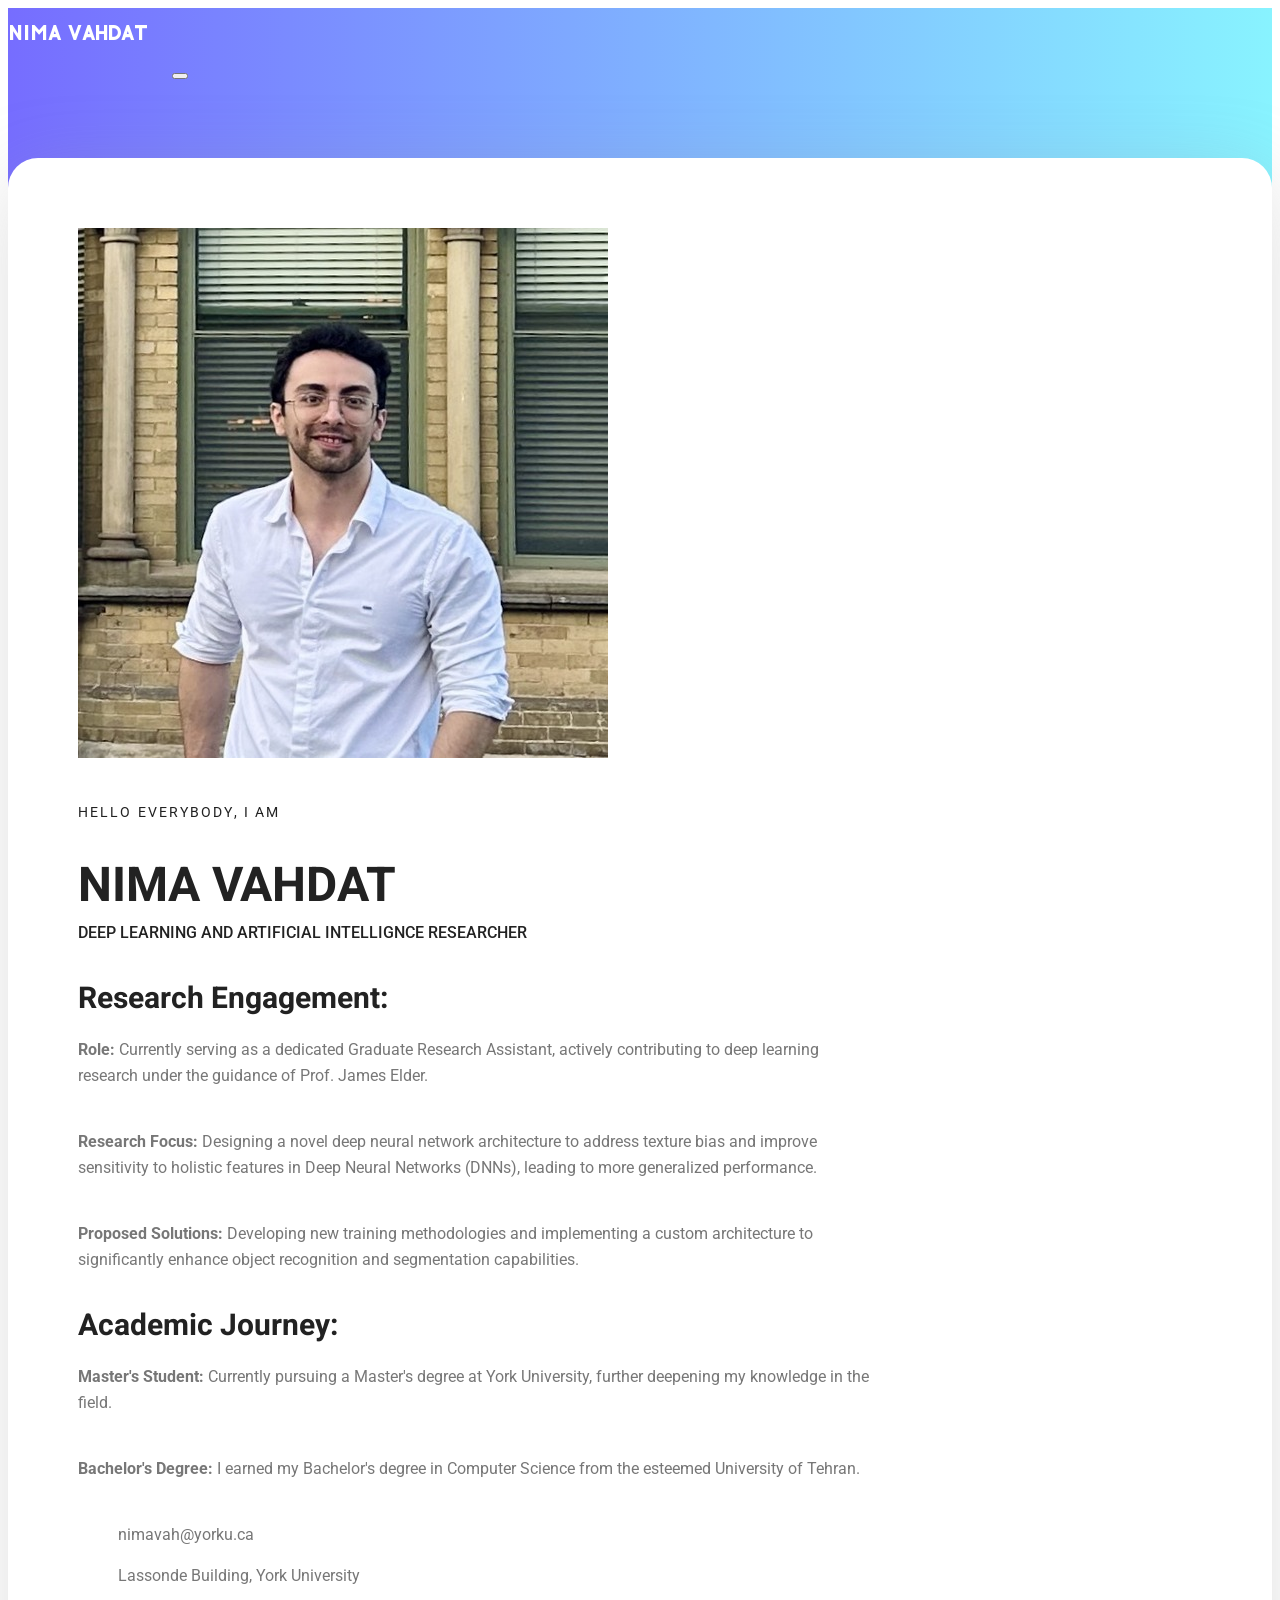
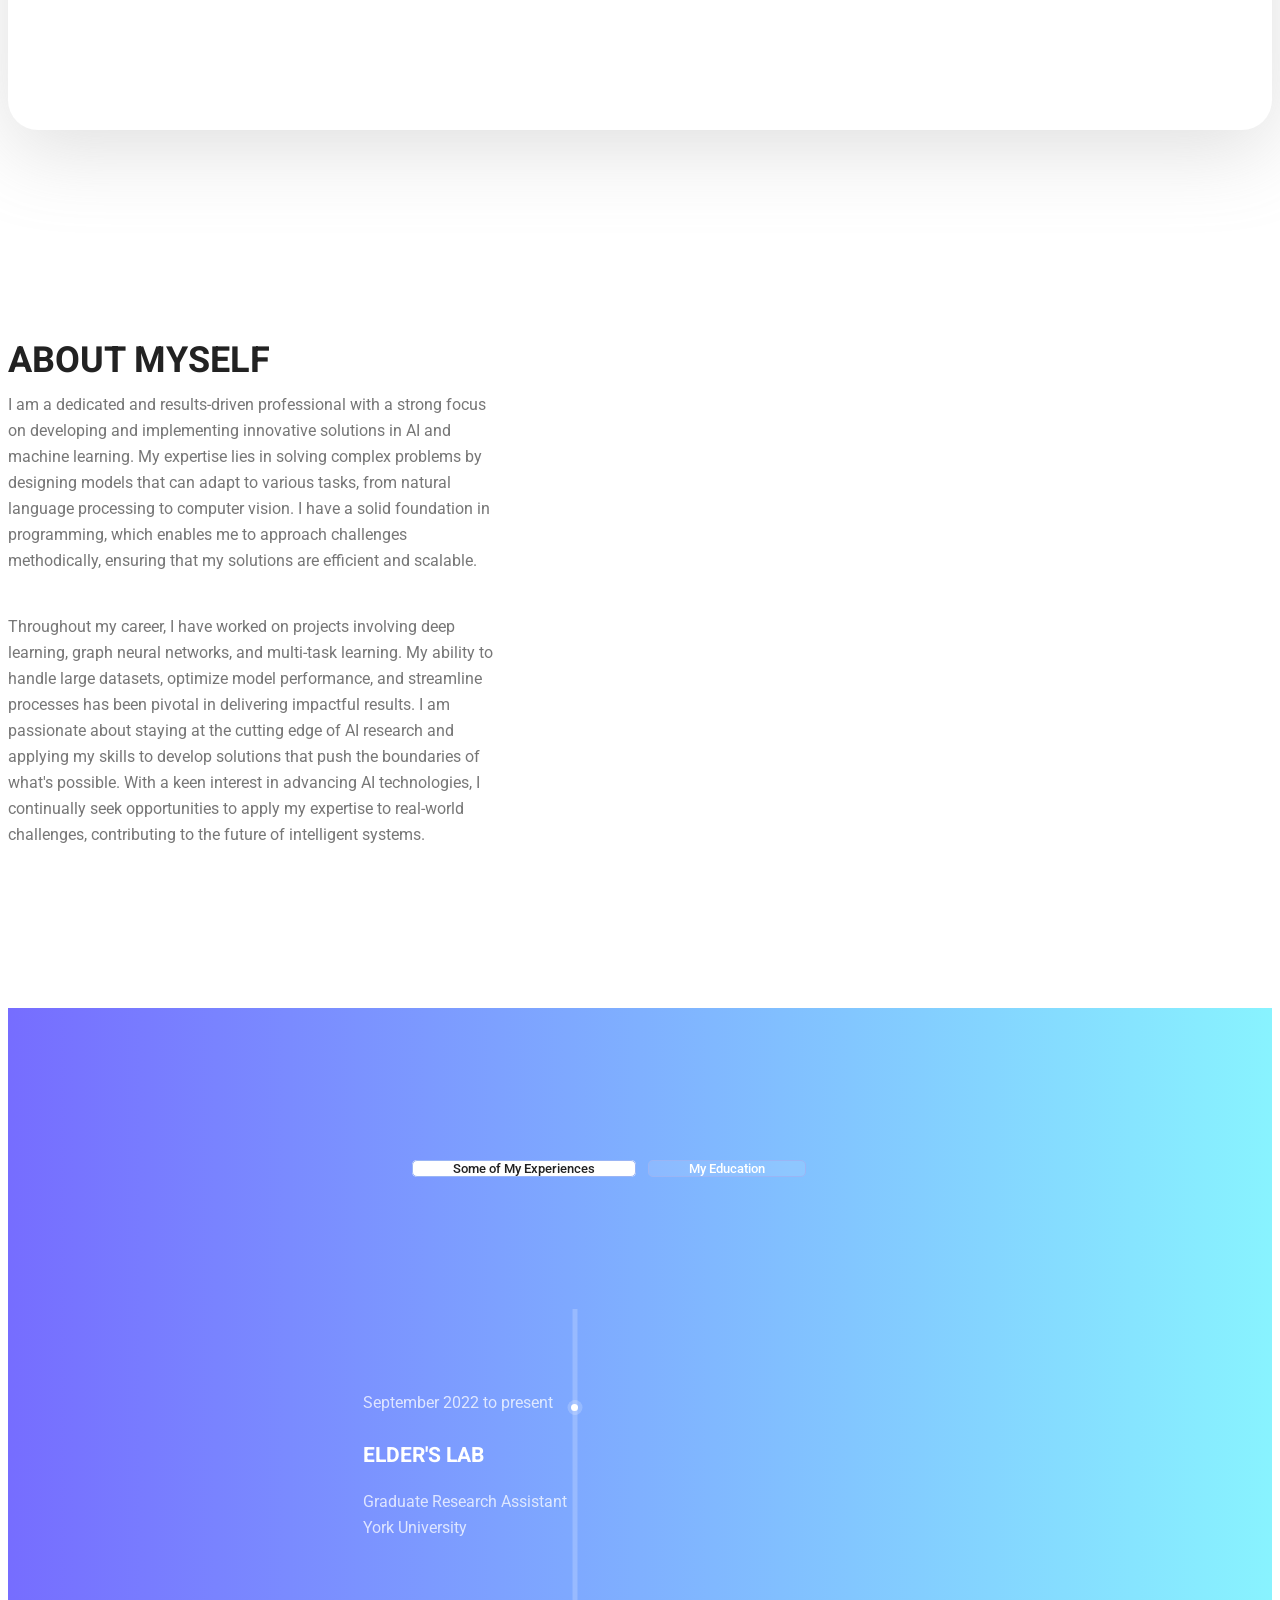
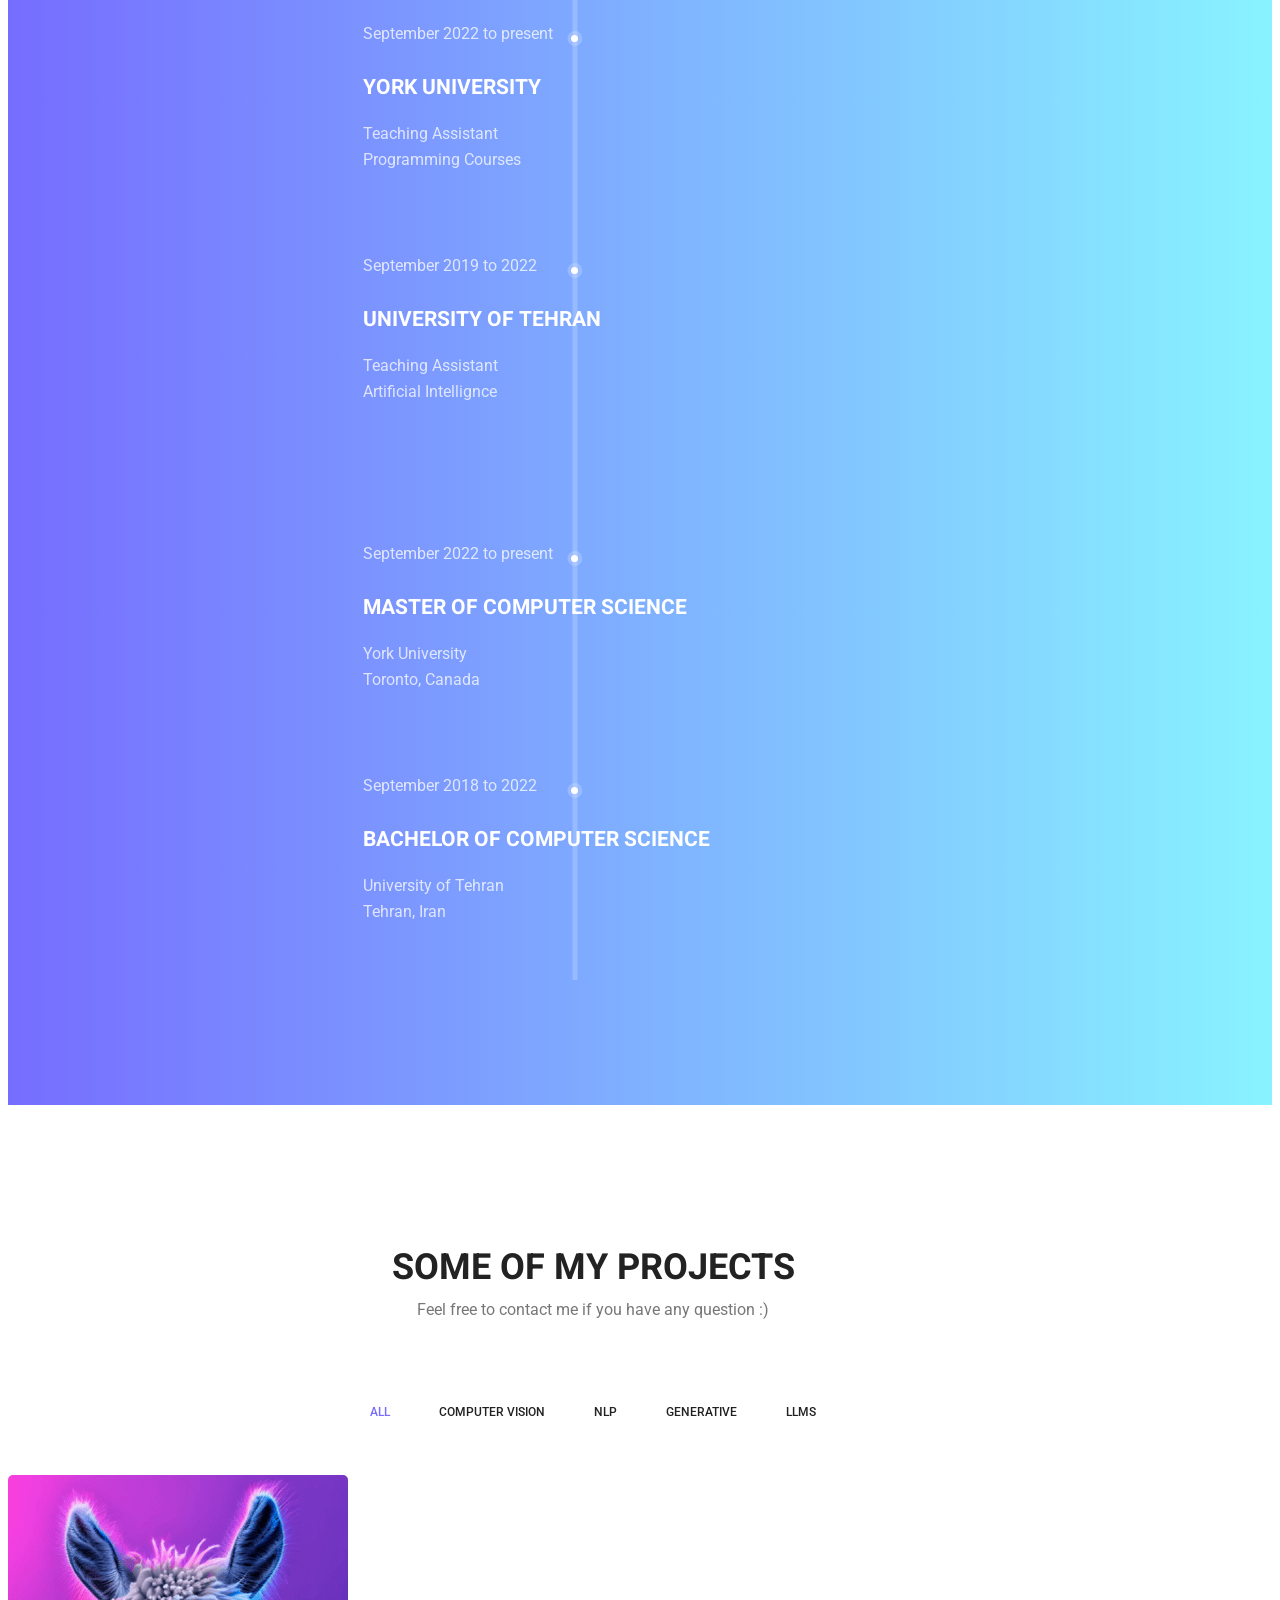
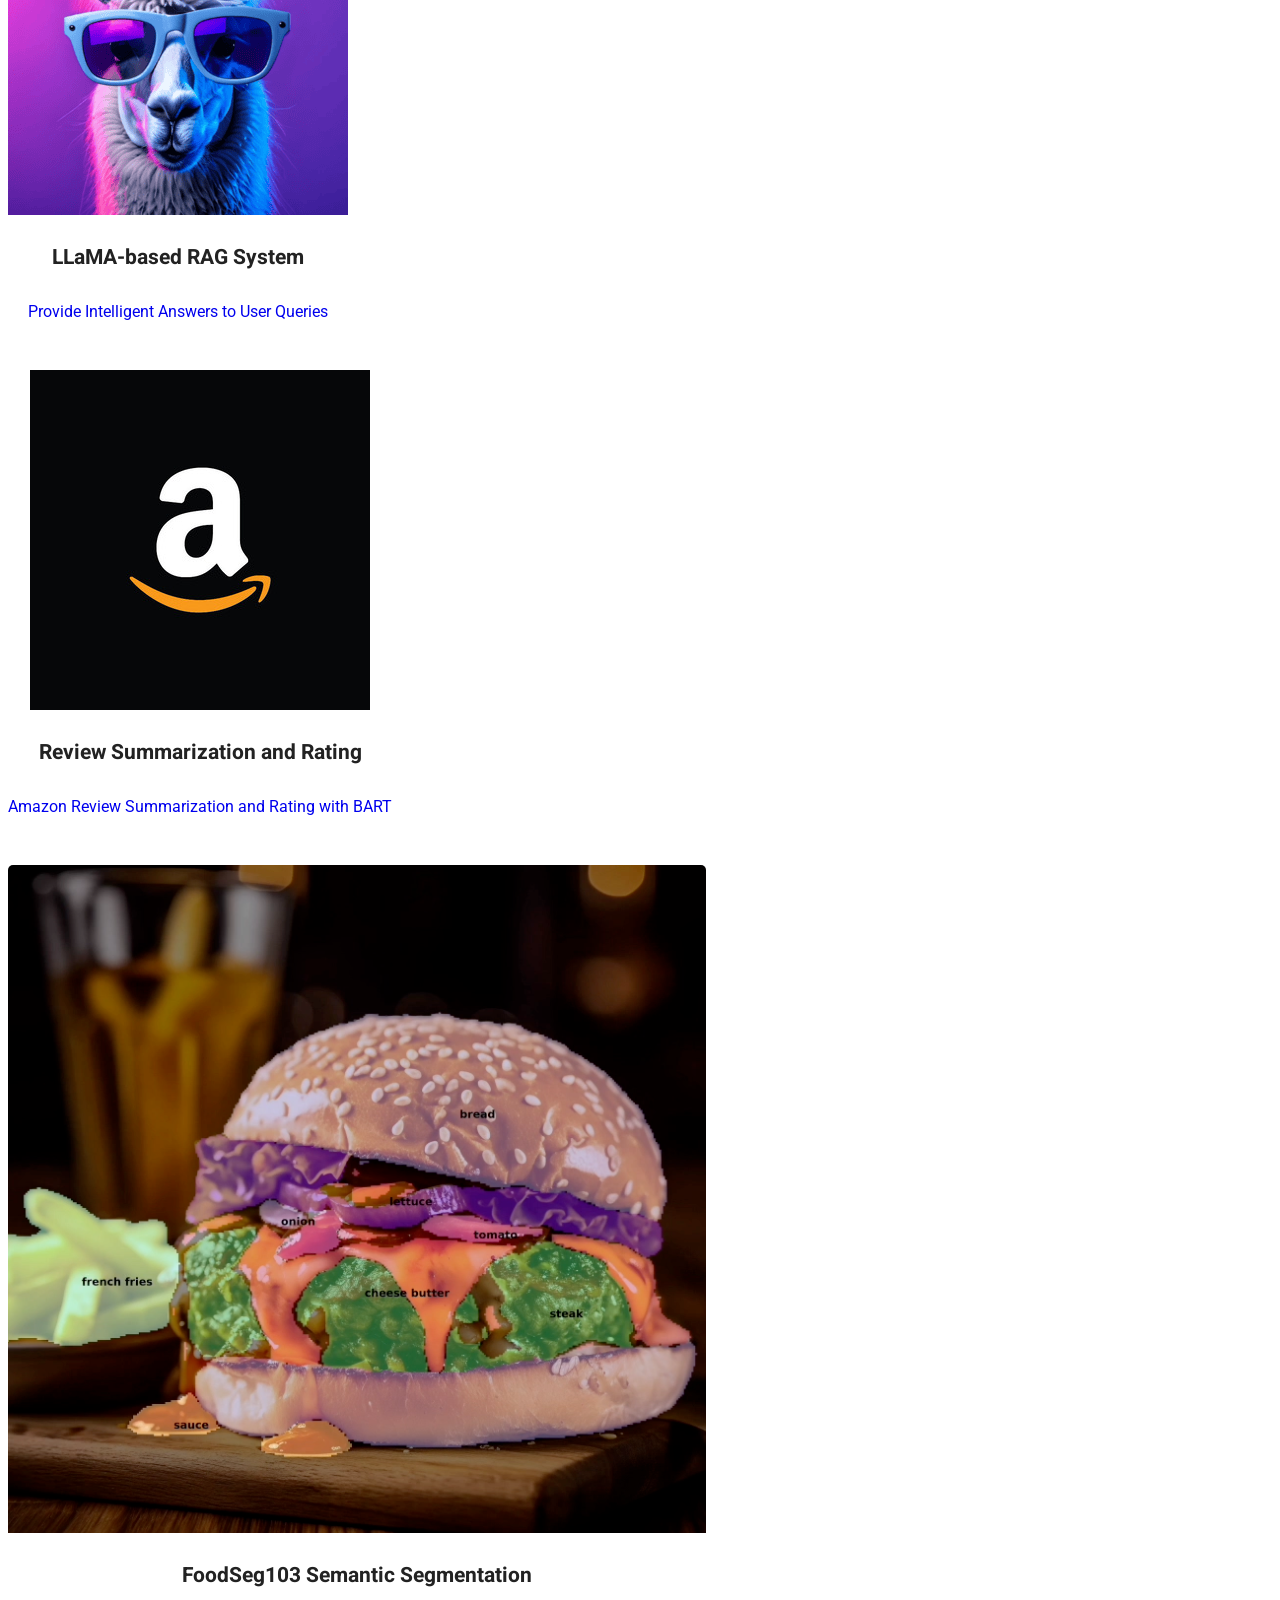
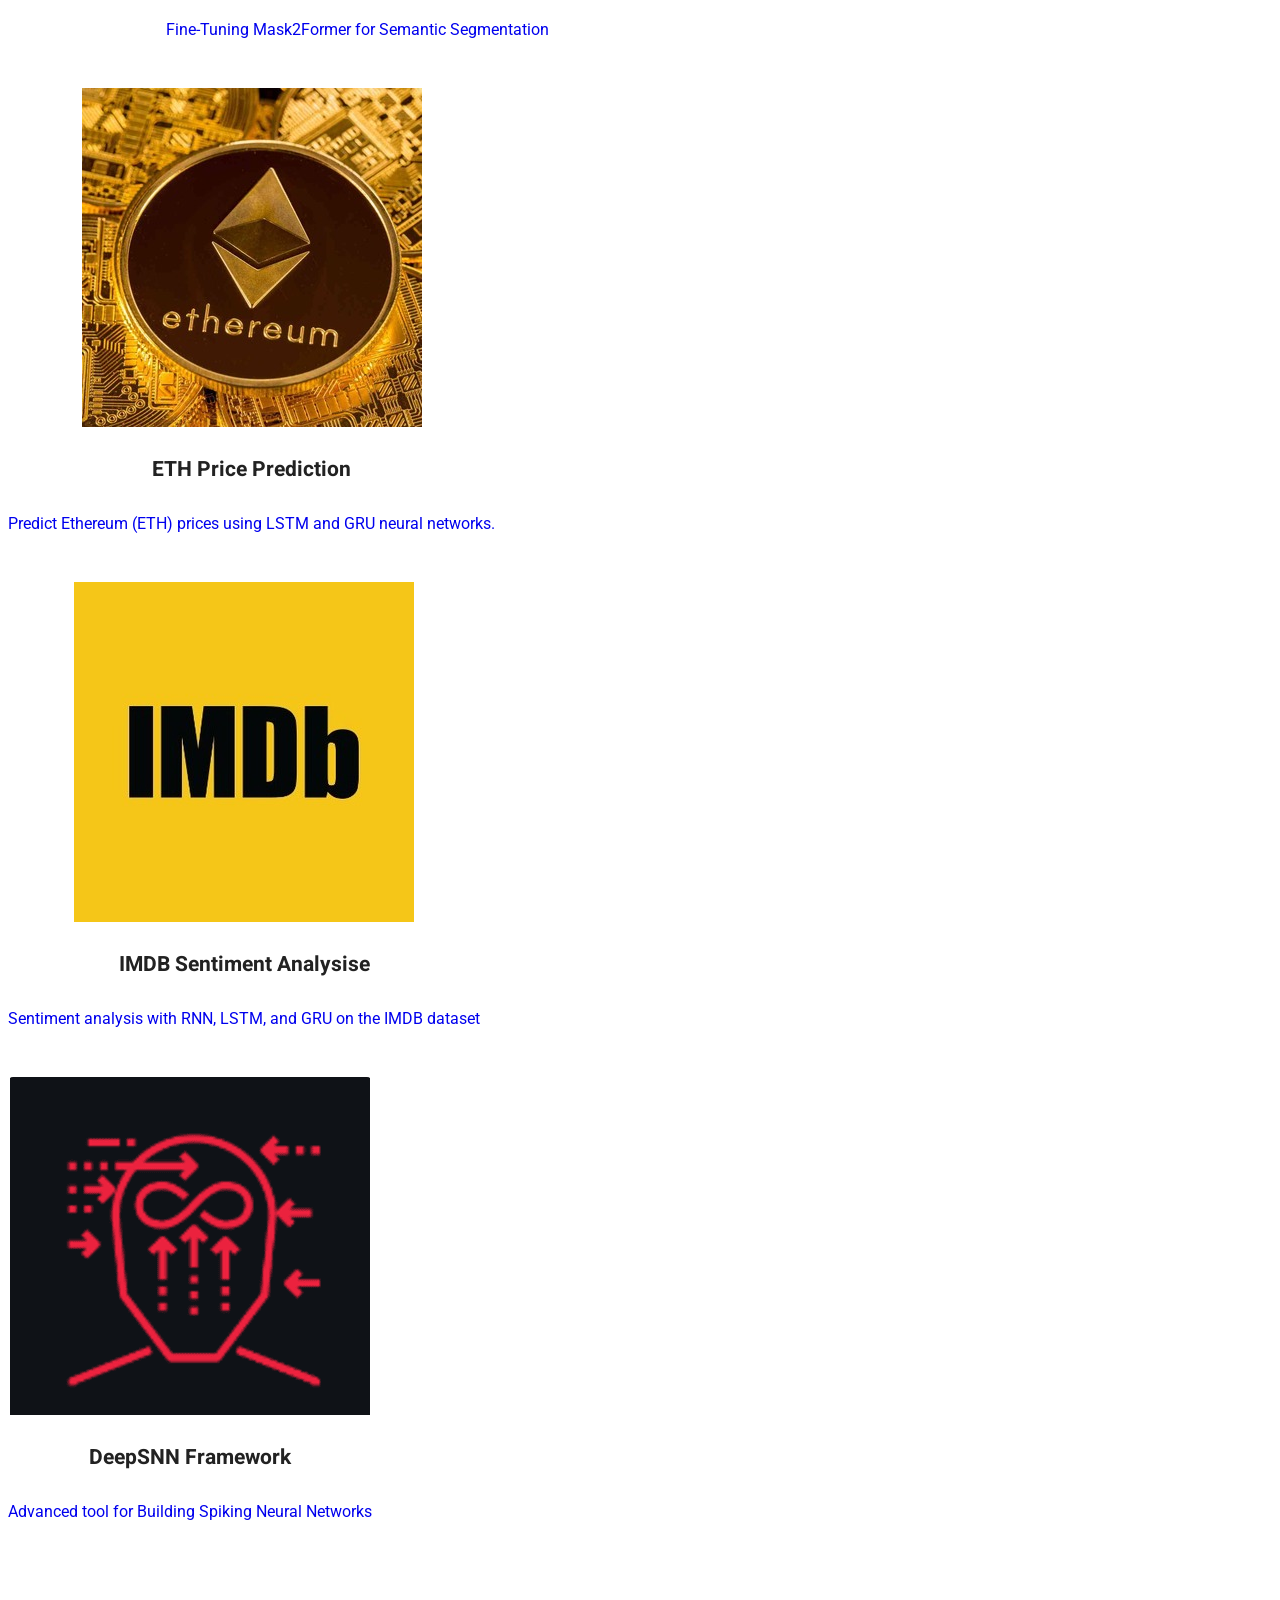
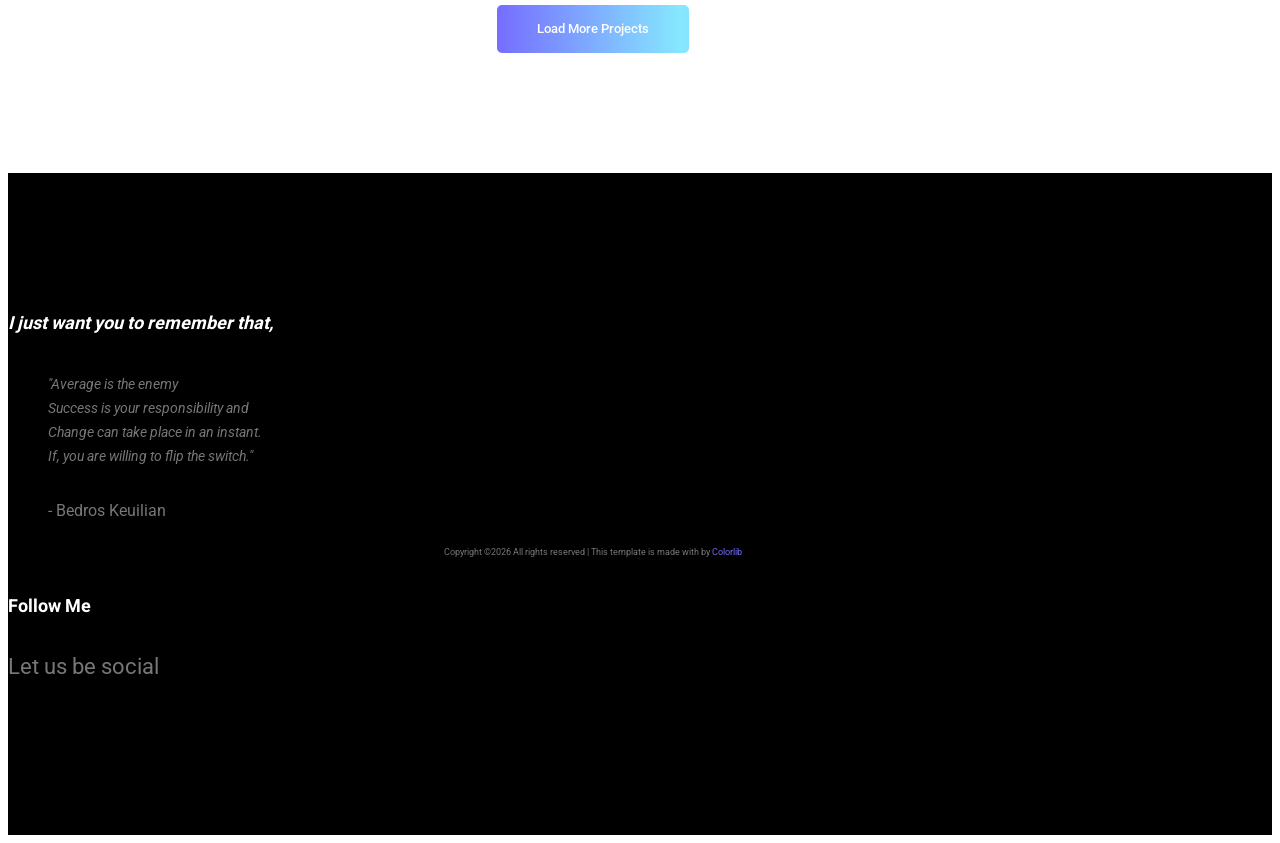
==== index.html @ e02033a4 "Fixed "Loading ..."" ====
<!doctype html>
<html lang="en">

<head>
    <meta charset="UTF-8">
    <meta name="description" content="Nima Vahdat website webpage">
    <meta name="keywords" content="Nima, Vahdat, nima, vahdat, york, university, graduate, researcher, deep, learning, computer, vision, Artificial, Intellignce">
    <meta name="author" content="Nima Vahdat">
    <title>Nima Vahdat - GitHub Pages</title>
</head>
	
    <head>
        <!-- Required meta tags -->
        <meta charset="utf-8">
        <meta name="viewport" content="width=device-width, initial-scale=1, shrink-to-fit=no">
        <link rel="icon" href="img/favicon.png" type="image/png">
        <title>MeetMe Personal</title>
        <!-- Bootstrap CSS -->
        <link rel="stylesheet" href="css/bootstrap.css">
        <link rel="stylesheet" href="vendors/linericon/style.css">
        <link rel="stylesheet" href="css/font-awesome.min.css">
        <link rel="stylesheet" href="vendors/owl-carousel/owl.carousel.min.css">
        <link rel="stylesheet" href="vendors/lightbox/simpleLightbox.css">
        <link rel="stylesheet" href="vendors/nice-select/css/nice-select.css">
        <link rel="stylesheet" href="vendors/animate-css/animate.css">
        <link rel="stylesheet" href="vendors/popup/magnific-popup.css">
        <link rel="stylesheet" href="vendors/flaticon/flaticon.css">
        <!-- main css -->
        <link rel="stylesheet" href="css/style.css">
        <link rel="stylesheet" href="css/responsive.css">
    </head>
    <body>
        
        <!--================Header Menu Area =================-->
        <header class="header_area">
            <div class="main_menu">
            	<nav class="navbar navbar-expand-lg navbar-light">
					<div class="container box_1620">
						<!-- Brand and toggle get grouped for better mobile display -->
						<a class="navbar-brand logo_h" href="index.html"><img src="img/logo.png" alt=""></a>
						<button class="navbar-toggler" type="button" data-toggle="collapse" data-target="#navbarSupportedContent" aria-controls="navbarSupportedContent" aria-expanded="false" aria-label="Toggle navigation">
							<span class="icon-bar"></span>
							<span class="icon-bar"></span>
							<span class="icon-bar"></span>
						</button>
						<!-- Collect the nav links, forms, and other content for toggling -->
						<div class="collapse navbar-collapse offset" id="navbarSupportedContent">
							<ul class="nav navbar-nav menu_nav ml-auto">
								<!-- <li class="nav-item active"><a class="nav-link" href="index.html">Home</a></li>  -->
								<!-- <li class="nav-item"><a class="nav-link" href="about-us.html">About and CV</a></li>  -->
								<!-- <li class="nav-item"><a class="nav-link" href="services.html">Services</a></li>  -->
			<!-- 					<li class="nav-item submenu dropdown">
									<a href="#" class="nav-link dropdown-toggle" data-toggle="dropdown" role="button" aria-haspopup="true" aria-expanded="false">Pages</a>
									<ul class="dropdown-menu">
										<li class="nav-item"><a class="nav-link" href="portfolio.html">Portfolio</a></li>
										<li class="nav-item"><a class="nav-link" href="elements.html">Elements</a></li>
									</ul>
								</li>  -->
						<!-- 		<li class="nav-item submenu dropdown">
									<a href="#" class="nav-link dropdown-toggle" data-toggle="dropdown" role="button" aria-haspopup="true" aria-expanded="false">Blog</a>
									<ul class="dropdown-menu">
										<li class="nav-item"><a class="nav-link" href="blog.html">Blog</a></li>
										<li class="nav-item"><a class="nav-link" href="single-blog.html">Blog Details</a></li>
									</ul>
								</li>  -->


								<!-- <li class="nav-item"><a class="nav-link" href="contact.html">Contact</a></li> -->




							</ul>
						</div> 
					</div>
            	</nav>
            </div>
        </header>
        <!--================Header Menu Area =================-->
        
        <!--================Home Banner Area =================-->
        <section class="home_banner_area">
           	<div class="container box_1620">
           		<div class="banner_inner d-flex align-items-center">
					<div class="banner_content">
						<div class="media">
							<div class="d-flex">
								<img src="img/personal.jpg" alt="">
							</div>
							<div class="media-body">
								<div class="personal_text" >
									<h6>Hello Everybody, i am</h6>
									<h3>Nima Vahdat</h3>
									<h4>Deep Learning and Artificial Intellignce Researcher</h4>
									<p>

   
	<section>
	    <h2>Research Engagement:</h2>
	    <p><strong>Role:</strong> Currently serving as a dedicated Graduate Research Assistant, actively contributing to deep learning research under the guidance of Prof. James Elder.</p>
	    <p><strong>Research Focus:</strong> Designing a novel deep neural network architecture to address texture bias and improve sensitivity to holistic features in Deep Neural Networks (DNNs), leading to more generalized performance.</p>
	    <p><strong>Proposed Solutions:</strong> Developing new training methodologies and implementing a custom architecture to significantly enhance object recognition and segmentation capabilities.</p>
	</section>


    <section>
        <h2>Academic Journey:</h2>
        <p><strong>Master's Student:</strong> Currently pursuing a Master's degree at York University, further deepening my knowledge in the field.</p>
        <p><strong>Bachelor's Degree:</strong> I earned my Bachelor's degree in Computer Science from the esteemed University of Tehran.</p>
    </section>

    


<!-- 
    <section>
	    <h2>Passion for Innovation:</h2>
	    <p> I am enthusiastic about the opportunities that lie ahead and look forward to contributing my skills and knowledge to drive advancements in the world of deep learning.</p>
	</section> -->

</p>

									<ul class="list basic_info">
										<!-- <li><a href="#"><i class="lnr lnr-calendar-full"></i> 31st December, 1992</a></li> -->
										<!-- <li><a href="#"><i class="lnr lnr-phone-handset"></i> 44 (012) 6954 783</a></li> -->
										<li><a href="mailto:nimavah@yorku.ca"><i class="lnr lnr-envelope"></i> nimavah@yorku.ca</a></li>
										<li><a href="https://www.google.com/maps?q=Lassonde+Building" target="_blank"><i class="lnr lnr-home"></i> Lassonde Building, York University</a></li>

									</ul>
									<ul class="list personal_social">
										<li><a href="https://github.com/NimaVahdat" target="_blank"><i class="fa fa-github"></i></a></li>
										<li><a href="https://www.linkedin.com/in/nima-vahdat-a220654a/" target="_blank"><i class="fa fa-linkedin"></i></a></li>
									</ul>
								</div>
							</div>
						</div>
					</div>
				</div>
            </div>
        </section>
        <!--================End Home Banner Area =================-->
        
        <!--================Welcome Area =================-->
        <section class="welcome_area p_120">
        	<div class="container">
        		<div class="row welcome_inner">
        			<div class="col-lg-6 ">
					    <div class="welcome_text">
					        <h4>About Myself</h4>
					        <p>
								I am a dedicated and results-driven professional with a strong focus on developing and implementing innovative solutions in AI and machine learning. My expertise lies in solving complex problems by designing models that can adapt to various tasks, from natural language processing to computer vision. I have a solid foundation in programming, which enables me to approach challenges methodically, ensuring that my solutions are efficient and scalable.
							</p>
							<p>
								Throughout my career, I have worked on projects involving deep learning, graph neural networks, and multi-task learning. My ability to handle large datasets, optimize model performance, and streamline processes has been pivotal in delivering impactful results. I am passionate about staying at the cutting edge of AI research and applying my skills to develop solutions that push the boundaries of what's possible. With a keen interest in advancing AI technologies, I continually seek opportunities to apply my expertise to real-world challenges, contributing to the future of intelligent systems.
							</p>
					    </div>
					</div>

        			<!-- <div class="col-lg-6"> -->
        				<!-- <div class="row">
						    <div class="col-md-8 mx-auto text-center">
						        <div class="wel_item" style="margin-top: 100px;">
						            <a href="#" target="_blank" class="pdf-button" style="font-size: 28px;">
						                <i class="lnr lnr-book"></i>
						                CV
						            </a>
						        </div>
						    </div>
						</div> -->

        				<!-- <div class="tools_expert">
        					<div class="skill_main">
								<div class="skill_item">
									<h4>After Effects <span class="counter">85</span>%</h4>
									<div class="progress_br">
										<div class="progress">
											<div class="progress-bar" role="progressbar" aria-valuenow="85" aria-valuemin="0" aria-valuemax="100"></div>
										</div>
									</div>
								</div>
								<div class="skill_item">
									<h4>Photoshop <span class="counter">90</span>%</h4>
									<div class="progress_br">
										<div class="progress">
											<div class="progress-bar" role="progressbar" aria-valuenow="90" aria-valuemin="0" aria-valuemax="100"></div>
										</div>
									</div>
								</div>
								<div class="skill_item">
									<h4>Illustrator <span class="counter">70</span>%</h4>
									<div class="progress_br">
										<div class="progress">
											<div class="progress-bar" role="progressbar" aria-valuenow="70" aria-valuemin="0" aria-valuemax="100"></div>
										</div>
									</div>
								</div>
								<div class="skill_item">
									<h4>Sublime <span class="counter">95</span>%</h4>
									<div class="progress_br">
										<div class="progress">
											<div class="progress-bar" role="progressbar" aria-valuenow="95" aria-valuemin="0" aria-valuemax="100"></div>
										</div>
									</div>
								</div>
								<div class="skill_item">
									<h4>Sketch <span class="counter">75</span>%</h4>
									<div class="progress_br">
										<div class="progress">
											<div class="progress-bar" role="progressbar" aria-valuenow="75" aria-valuemin="0" aria-valuemax="100"></div>
										</div>
									</div>
								</div>
							</div>
        				</div> -->
        			<!-- </div> -->
        		</div>
        	</div>
        </section>
        <!--================End Welcome Area =================-->
        
        <!--================My Tabs Area =================-->
        <section class="mytabs_area p_120">
        	<div class="container">
        		<div class="tabs_inner">
					<ul class="nav nav-tabs" id="myTab" role="tablist">
						<li class="nav-item">
							<a class="nav-link active" id="home-tab" data-toggle="tab" href="#home" role="tab" aria-controls="home" aria-selected="true">Some of My Experiences</a>
						</li>
						<li class="nav-item">
							<a class="nav-link" id="profile-tab" data-toggle="tab" href="#profile" role="tab" aria-controls="profile" aria-selected="false">My Education</a>
						</li>
					</ul>
					<div class="tab-content" id="myTabContent">
						<div class="tab-pane fade show active" id="home" role="tabpanel" aria-labelledby="home-tab">
							<ul class="list">
								<li>
									<span></span>
									<div class="media">
										<div class="d-flex">
											<p>September 2022 to present</p>
										</div>
										<div class="media-body">
											<h4>Elder's Lab</h4>
											<p>Graduate Research Assistant <br />York University</p>
										</div>
									</div>
								</li>
								<li>
									<span></span>
									<div class="media">
										<div class="d-flex">
											<p>September 2022 to present</p>
										</div>
										<div class="media-body">
											<h4>York University</h4>
											<p>Teaching Assistant<br />Programming Courses</p>
										</div>
									</div>
								</li>
								<li>
								<span></span>
									<div class="media">
										<div class="d-flex">
											<p>September 2019 to 2022</p>
										</div>
										<div class="media-body">
											<h4>University of Tehran</h4>
											<p>Teaching Assistant <br />Artificial Intellignce </p>
										</div>
									</div>
								</li>
							</ul>
						</div>
						<div class="tab-pane fade" id="profile" role="tabpanel" aria-labelledby="profile-tab">
							<ul class="list">
								<li>
									<span></span>
									<div class="media">
										<div class="d-flex">
											<p>September 2022 to present</p>
										</div>
										<div class="media-body">
											<h4>Master of Computer Science</h4>
											<p>York University <br />Toronto, Canada</p>
										</div>
									</div>
								</li>
								<li>
									<span></span>
									<div class="media">
										<div class="d-flex">
											<p>September 2018 to 2022</p>
										</div>
										<div class="media-body">
											<h4>Bachelor of Computer Science</h4>
											<p>University of Tehran <br /> Tehran, Iran</p>
										</div>
									</div>
								</li>
							</ul>
						</div>
					</div>
        		</div>
        	</div>
        </section>
        <!--================End My Tabs Area =================-->
        
        <!--================Feature Area =================-->
<!--         <section class="feature_area p_120">
        	<div class="container">
        		<div class="main_title">
        			<h2>offerings to my clients</h2>
        			<p>If you are looking at blank cassettes on the web, you may be very confused at the difference in price. You may see some for as low as $.17 each.</p>
        		</div>
        		<div class="feature_inner row">
        			<div class="col-lg-4 col-md-6">
        				<div class="feature_item">
        					<i class="flaticon-city"></i>
        					<h4>Architecture</h4>
        					<p>If you are looking at blank cassettes on the web, you may be very confused at the difference in price. You may see some for as low as $17 each.</p>
        				</div>
        			</div>
        			<div class="col-lg-4 col-md-6">
        				<div class="feature_item">
        					<i class="flaticon-skyline"></i>
        					<h4>Interior Design</h4>
        					<p>If you are looking at blank cassettes on the web, you may be very confused at the difference in price. You may see some for as low as $17 each.</p>
        				</div>
        			</div>
        			<div class="col-lg-4 col-md-6">
        				<div class="feature_item">
        					<i class="flaticon-sketch"></i>
        					<h4>Concept Design</h4>
        					<p>If you are looking at blank cassettes on the web, you may be very confused at the difference in price. You may see some for as low as $17 each.</p>
        				</div>
        			</div>
        		</div>
        	</div>
        </section> -->
        <!--================End Feature Area =================-->
        
        <!--================Home Gallery Area =================-->

        <section class="home_gallery_area p_120">
        	<div class="container">
        		<div class="main_title">
        			<h2>Some of My Projects</h2>
        			<p>Feel free to contact me if you have any question :)</p>
        		</div> 
				<div class="isotope_fillter">
        			<ul class="gallery_filter list">
						<li class="active" data-filter="*"><a href="#">All</a></li>
						<li data-filter=".ComputerVision"><a href="#">Computer Vision</a></li>
						<li data-filter=".NLP"><a href="#">NLP</a></li>
						<li data-filter=".Generative"><a href="#">Generative</a></li>
						<li data-filter=".LLMs"><a href="#">LLMs</a></li>
					</ul>
        		</div>
        	</div>
        	<div class="container">
        		<div class="gallery_f_inner row imageGallery1">
					<div class="col-lg-4 col-md-4 col-sm-6 Generative LLMs NLP">
        				<div class="h_gallery_item">
							<a href="https://nimavahdat.github.io/Llama_RAG_System" target="_blank">
								<div class="g_img_item">
									<img class="img-fluid" src="img/gallery/llama.png" alt="">
								</div>
								<div class="g_item_text">
									<h4>LLaMA-based RAG System</h4>
									<p>Provide Intelligent Answers to User Queries</p>
								</div>
							</a>
        				</div>
        			</div>
        			<div class="col-lg-4 col-md-4 col-sm-6 NLP LLMs"> 
        				<div class="h_gallery_item">
							<a class="light" href="https://nimavahdat.github.io/BART_Summarization_Rating" target="_blank">
								<div class="g_img_item">
									<img class="img-fluid" src="img/gallery/BART_Summarization_Rating.jpg" alt="Multitask BART model for Amazon review summarization and rating prediction with a Gradio interface and Flask API.">
								</div>
								<div class="g_item_text">
									<h4>Review Summarization and Rating</h4>
									<p>Amazon Review Summarization and Rating with BART</p>
								</div>
							</a>
        				</div>
        			</div>
        			<div class="col-lg-4 col-md-4 col-sm-6 ComputerVision">
        				<div class="h_gallery_item">
							<a href="https://nimavahdat.github.io/FoodSeg_mask2former" target="_blank">
								<div class="g_img_item">
									<img class="img-fluid" src="img/gallery/FoodSeg_mask2former.jpg" alt="">

								</div>
								<div class="g_item_text">
									<h4>FoodSeg103 Semantic Segmentation</h4>
									<p>Fine-Tuning Mask2Former for Semantic Segmentation</p>
								</div>
							</a>
        				</div>
        			</div>
        			 <div class="col-lg-4 col-md-4 col-sm-6">
        				<div class="h_gallery_item">
							<a href="https://nimavahdat.github.io/ETH_Price_Prediction" target="_blank">
								<div class="g_img_item">
									<img class="img-fluid" src="img/gallery/eth.jpg" alt="">
								</div>
								<div class="g_item_text">
									<h4>ETH Price Prediction</h4>
									<p>Predict Ethereum (ETH) prices using LSTM and GRU neural networks.</p>
								</div>
							</a>
        				</div>
        			</div>
        			<div class="col-lg-4 col-md-4 col-sm-6 NLP">
        				<div class="h_gallery_item">
							<a href="https://nimavahdat.github.io/IMDB_Sentiment_Analysis" target="_blank"> 
								<div class="g_img_item">
									<img class="img-fluid" src="img/gallery/imdb.jpg" alt="">
									
								</div>
								<div class="g_item_text">
									<h4>IMDB Sentiment Analysise</h4>
									<p>Sentiment analysis with RNN, LSTM, and GRU on the IMDB dataset</p>
								</div>
							</a>
        				</div>
        			</div>
        			<div class="col-lg-4 col-md-4 col-sm-6 ComputerVision">
        				<div class="h_gallery_item">
							<a href="https://nimavahdat.github.io/DeepSNN-Framework" target="_blank"> 
								<div class="g_img_item">
									<img class="img-fluid" src="img/gallery/deepsnn.png" alt="">
								</div>
								<div class="g_item_text">
									<h4>DeepSNN Framework</h4>
									<p>Advanced tool for Building Spiking Neural Networks</p>
								</div>
							</a>
        				</div>
        			</div> 
        		</div>
        		<div class="more_btn">
        			<a class="main_btn" href="https://github.com/NimaVahdat" target="_blank">Load More Projects</a>
        		</div>
        	</div>
        </section>
        <!--================End Home Gallery Area =================-->
        
        <!--================Testimonials Area =================-->
 <!--        <section class="testimonials_area p_120">
        	<div class="container">
        		<div class="main_title">
        			<h2>Testimonials</h2>
        			<p>If you are looking at blank cassettes on the web, you may be very confused at the difference in price. You may see some for as low as $.17 each.</p>
        		</div>
        		<div class="testi_inner">
					<div class="testi_slider owl-carousel">
						<div class="item">
							<div class="testi_item">
								<p>As conscious traveling Paup ers we must always be oncerned about our dear Mother Earth. If you think about it, you travel across her face</p>
								<h4>Fanny Spencer</h4>
								<a href="#"><i class="fa fa-star"></i></a>
								<a href="#"><i class="fa fa-star"></i></a>
								<a href="#"><i class="fa fa-star"></i></a>
								<a href="#"><i class="fa fa-star"></i></a>
								<a href="#"><i class="fa fa-star-half-o"></i></a>
							</div>
						</div>
						<div class="item">
							<div class="testi_item">
								<p>As conscious traveling Paup ers we must always be oncerned about our dear Mother Earth. If you think about it, you travel across her face</p>
								<h4>Fanny Spencer</h4>
								<a href="#"><i class="fa fa-star"></i></a>
								<a href="#"><i class="fa fa-star"></i></a>
								<a href="#"><i class="fa fa-star"></i></a>
								<a href="#"><i class="fa fa-star"></i></a>
								<a href="#"><i class="fa fa-star-half-o"></i></a>
							</div>
						</div>
						<div class="item">
							<div class="testi_item">
								<p>As conscious traveling Paup ers we must always be oncerned about our dear Mother Earth. If you think about it, you travel across her face</p>
								<h4>Fanny Spencer</h4>
								<a href="#"><i class="fa fa-star"></i></a>
								<a href="#"><i class="fa fa-star"></i></a>
								<a href="#"><i class="fa fa-star"></i></a>
								<a href="#"><i class="fa fa-star"></i></a>
								<a href="#"><i class="fa fa-star-half-o"></i></a>
							</div>
						</div>
					</div>
        		</div>
        	</div>
        </section> -->
        <!--================End Testimonials Area =================-->
        
        <!--================Footer Area =================-->
        <footer class="footer_area p_120">
        	<div class="container">
        		<div class="row footer_inner">
        			<div class="col-lg-5 col-sm-6">
        				<aside class="f_widget ab_widget">
        					<div class="f_title">
        						<h3><em>I just want you to remember that,</em></h3>
        					</div>
        					<blockquote>
							    <p><em>"Average is the enemy<br>
							    Success is your responsibility and<br>
							    Change can take place in an instant.<br>
							    If, you are willing to flip the switch."</em></p>
							    <footer>- Bedros Keuilian</footer>
							</blockquote><!-- Link back to Colorlib can't be removed. Template is licensed under CC BY 3.0. -->
<p style="font-size: xx-small; text-align: center;">
    Copyright &copy;<script>document.write(new Date().getFullYear());</script> All rights reserved | This template is made with <i class="fa fa-heart-o" aria-hidden="true"></i> by <a href="https://colorlib.com" target="_blank">Colorlib</a>
</p>

<!-- Link back to Colorlib can't be removed. Template is licensed under CC BY 3.0. --></p>
        				</aside>
        			</div>
        			<div class="col-lg-5 col-sm-6">
        				<aside class="f_widget social_widget">
        					<div class="f_title">
        						<h3>Follow Me</h3>
        					</div>
        					<p>Let us be social</p>
        					<ul class="list">
        						<li><a href="https://github.com/NimaVahdat" target="_blank"><i class="fa fa-github"></i></a></li>
								<li><a href="https://www.linkedin.com/in/nima-vahdat-a220654a/" target="_blank"><i class="fa fa-linkedin"></i></a></li>
        					</ul>
        				</aside>
        			</div>
        			<div class="col-lg-2">
        				
        			</div>
        		</div>
        	</div>
        </footer>
        <!--================End Footer Area =================-->
        
        
        
        
        
        
        <!-- Optional JavaScript -->
        <!-- jQuery first, then Popper.js, then Bootstrap JS -->
        <script src="js/jquery-3.3.1.min.js"></script>
        <script src="js/popper.js"></script>
        <script src="js/bootstrap.min.js"></script>
        <script src="js/stellar.js"></script>
        <script src="vendors/lightbox/simpleLightbox.min.js"></script>
        <script src="vendors/nice-select/js/jquery.nice-select.min.js"></script>
        <script src="vendors/isotope/imagesloaded.pkgd.min.js"></script>
        <script src="vendors/isotope/isotope.pkgd.min.js"></script>
        <script src="vendors/owl-carousel/owl.carousel.min.js"></script>
        <script src="vendors/popup/jquery.magnific-popup.min.js"></script>
        <script src="js/jquery.ajaxchimp.min.js"></script>
        <script src="vendors/counter-up/jquery.waypoints.min.js"></script>
        <script src="vendors/counter-up/jquery.counterup.min.js"></script>
        <script src="js/mail-script.js"></script>
        <script src="js/theme.js"></script>
    </body>
</html>
---- css/style.css ----
/*----------------------------------------------------
@File: Default Styles
@Author: Rocky Ahmed
@URL: http://wethemez.com
Author E-mail: rockybd1995@gmail.com

This file contains the styling for the actual theme, this
is the file you need to edit to change the look of the
theme.
---------------------------------------------------- */
/*=====================================================================
@Template Name: Builder Construction 
@Author: Rocky Ahmed
@Developed By: Rocky Ahmed
@Developer URL: http://rocky.wethemez.com
Author E-mail: rockybd1995@gmail.com

@Default Styles

Table of Content:
01/ Variables
02/ predefin
03/ header
04/ button
05/ banner
06/ breadcrumb
07/ about
08/ team
09/ project 
10/ price 
11/ team 
12/ blog 
13/ video  
14/ features  
15/ career  
16/ contact 
17/ footer

=====================================================================*/
/*----------------------------------------------------*/
/*font Variables*/
/*Color Variables*/
/*=================== fonts ====================*/
@import url("https://fonts.googleapis.com/css?family=Heebo:300,400,700,900|Roboto:300,400,500,700");
/*---------------------------------------------------- */
/*----------------------------------------------------*/
.list {
  list-style: none;
  margin: 0px;
  padding: 0px; }

a {
  text-decoration: none;
  transition: all 0.3s ease-in-out; }
  a:hover, a:focus {
    text-decoration: none;
    outline: none; }

.row.m0 {
  margin: 0px; }

body {
  line-height: 26px;
  font-size: 16px;
  font-family: "Roboto", sans-serif;
  font-weight: normal;
  color: #777777; }

h1, h2, h3, h4, h5, h6 {
  font-family: "Heebo", sans-serif;
  font-weight: bold; }

button:focus {
  outline: none;
  box-shadow: none; }

.p0 {
  padding-left: 0px;
  padding-right: 0px; }

.p_120 {
  padding-top: 120px;
  padding-bottom: 120px; }

.p_100 {
  padding-top: 100px;
  padding-bottom: 100px; }

.pad_top {
  padding-top: 120px; }

.pad_bt {
  padding-bottom: 120px; }

.mt-25 {
  margin-top: 25px; }

@media (min-width: 1200px) {
  .container {
    max-width: 1170px; } }

@media (min-width: 1620px) {
  .box_1620 {
    max-width: 1620px;
    margin: auto;
    width: 100%;
    padding-left: 0px;
    padding-right: 0px; } }
/* Main Title Area css
============================================================================================ */
.main_title {
  text-align: center;
  max-width: 670px;
  margin: 0px auto 75px; }
  .main_title h2 {
    font-family: "Heebo", sans-serif;
    font-size: 36px;
    color: #222222;
    margin-bottom: 15px;
    text-transform: uppercase; }
  .main_title p {
    font-size: 16px;
    font-family: "Roboto", sans-serif;
    font-weight: normal;
    line-height: 26px;
    color: #777777;
    margin-bottom: 0px; }

/* End Main Title Area css
============================================================================================ */
/*---------------------------------------------------- */
/*----------------------------------------------------*/
.header_area {
  position: absolute;
  width: 100%;
  top: 0;
  left: 0;
  z-index: 99;
  transition: background 0.4s, all 0.3s linear; }
  .header_area .navbar {
    background: transparent;
    padding: 0px;
    border: 0px;
    border-radius: 0px; }
    .header_area .navbar .nav .nav-item {
      margin-right: 45px; }
      .header_area .navbar .nav .nav-item .nav-link {
        font: 500 12px/120px "Roboto", sans-serif;
        text-transform: uppercase;
        color: #fff;
        padding: 0px;
        display: inline-block; }
        .header_area .navbar .nav .nav-item .nav-link:after {
          display: none; }
      .header_area .navbar .nav .nav-item:hover .nav-link, .header_area .navbar .nav .nav-item.active .nav-link {
        color: #fff; }
      .header_area .navbar .nav .nav-item.submenu {
        position: relative; }
        .header_area .navbar .nav .nav-item.submenu ul {
          border: none;
          padding: 0px;
          border-radius: 0px;
          box-shadow: none;
          margin: 0px;
          background: #fff;
          box-shadow: 0px 3px 16px 0px rgba(0, 0, 0, 0.1); }
          @media (min-width: 992px) {
            .header_area .navbar .nav .nav-item.submenu ul {
              position: absolute;
              top: 120%;
              left: 0px;
              min-width: 200px;
              text-align: left;
              opacity: 0;
              transition: all 300ms ease-in;
              visibility: hidden;
              display: block;
              border: none;
              padding: 0px;
              border-radius: 0px; } }
          .header_area .navbar .nav .nav-item.submenu ul:before {
            content: "";
            width: 0;
            height: 0;
            border-style: solid;
            border-width: 10px 10px 0 10px;
            border-color: #eeeeee transparent transparent transparent;
            position: absolute;
            right: 24px;
            top: 45px;
            z-index: 3;
            opacity: 0;
            transition: all 400ms linear; }
          .header_area .navbar .nav .nav-item.submenu ul .nav-item {
            display: block;
            float: none;
            margin-right: 0px;
            border-bottom: 1px solid #ededed;
            margin-left: 0px;
            transition: all 0.4s linear; }
            .header_area .navbar .nav .nav-item.submenu ul .nav-item .nav-link {
              line-height: 45px;
              color: #222222;
              padding: 0px 30px;
              transition: all 150ms linear;
              display: block;
              margin-right: 0px; }
            .header_area .navbar .nav .nav-item.submenu ul .nav-item:last-child {
              border-bottom: none; }
            .header_area .navbar .nav .nav-item.submenu ul .nav-item:hover .nav-link {
              background: #766dff;
              color: #fff; }
        @media (min-width: 992px) {
          .header_area .navbar .nav .nav-item.submenu:hover ul {
            visibility: visible;
            opacity: 1;
            top: 100%; } }
        .header_area .navbar .nav .nav-item.submenu:hover ul .nav-item {
          margin-top: 0px; }
      .header_area .navbar .nav .nav-item:last-child {
        margin-right: 0px; }
    .header_area .navbar .search {
      font-size: 12px;
      line-height: 60px;
      display: inline-block;
      color: #222222;
      margin-left: 80px; }
      .header_area .navbar .search i {
        font-weight: 600; }
  .header_area.navbar_fixed .main_menu {
    position: fixed;
    width: 100%;
    top: -70px;
    left: 0;
    right: 0;
    background: #000;
    transform: translateY(70px);
    transition: transform 500ms ease, background 500ms ease;
    -webkit-transition: transform 500ms ease, background 500ms ease;
    box-shadow: 0px 3px 16px 0px rgba(0, 0, 0, 0.1); }
    .header_area.navbar_fixed .main_menu .navbar .nav .nav-item .nav-link {
      line-height: 70px; }

.top_menu {
  background: #f9f9ff; }
  .top_menu .header_social li {
    display: inline-block;
    margin-right: 15px; }
    .top_menu .header_social li a {
      font-size: 14px;
      color: #777777;
      display: inline-block;
      line-height: 42px;
      transition: all 300ms linear 0s; }
    .top_menu .header_social li:last-child {
      margin-right: 0px; }
    .top_menu .header_social li:hover a {
      color: #766dff; }
  .top_menu .dn_btn {
    line-height: 42px;
    display: inline-block;
    font-size: 12px;
    margin-right: 30px;
    font-family: "Roboto", sans-serif;
    font-weight: normal;
    color: #777777;
    transition: all 300ms linear 0s; }
    .top_menu .dn_btn:hover {
      color: #766dff; }
    .top_menu .dn_btn:last-child {
      margin-right: 0px; }
  .top_menu .lan_pack {
    height: 30px;
    border: 1px solid #eeeeee;
    border-radius: 3px;
    line-height: 28px;
    font-size: 12px;
    font-family: "Roboto", sans-serif;
    font-weight: 500;
    padding-left: 19px;
    padding-right: 36px;
    color: #777777;
    background: #f9f9ff;
    margin-right: 5px;
    margin-top: 8px; }
    .top_menu .lan_pack .current {
      color: #777777; }
    .top_menu .lan_pack:after {
      content: "\f0d7";
      border: none !important;
      font: normal normal normal 12px/1 FontAwesome;
      transform: rotate(0deg);
      height: auto;
      margin-top: -6px;
      right: 20px; }

/*---------------------------------------------------- */
/*----------------------------------------------------*/
/* Home Banner Area css
============================================================================================ */
.home_banner_area {
  position: relative;
  z-index: 1;
  background-image: -moz-linear-gradient(0deg, #766dff 0%, #88f3ff 100%);
  background-image: -webkit-linear-gradient(0deg, #766dff 0%, #88f3ff 100%);
  background-image: -ms-linear-gradient(0deg, #766dff 0%, #88f3ff 100%);
  margin-bottom: 200px; }
  .home_banner_area .box_1620 {
    min-height: 700px;
    border-radius: 30px;
    position: relative;
    bottom: -150px;
    background: #fff;
    padding: 70px;
    box-shadow: 0px 20px 80px 0px rgba(153, 153, 153, 0.3); }
  .home_banner_area .banner_inner {
    position: relative;
    width: 100%;
    min-height: 700px;
    display: flex; }
    .home_banner_area .banner_inner .banner_content {
      color: #222222;
      vertical-align: middle;
      align-self: center;
      text-align: left; }
      .home_banner_area .banner_inner .banner_content .media .d-flex {
        padding-right: 200px; }



      .home_banner_area .banner_inner .banner_content .media .media-body {
        vertical-align: middle;
        align-self: center; }

.blog_banner {
  min-height: 780px;
  position: relative;
  z-index: 1;
  overflow: hidden;
  margin-bottom: 0px; }
  .blog_banner .banner_inner {
    background: #04091e;
    position: relative;
    overflow: hidden;
    width: 100%;
    min-height: 780px;
    z-index: 1; }
    .blog_banner .banner_inner .overlay {
      background: url(../img/banner/banner-2.jpg) no-repeat scroll center center;
      opacity: .5;
      height: 125%;
      position: absolute;
      left: 0px;
      top: 0px;
      width: 100%;
      z-index: -1; }
    .blog_banner .banner_inner .blog_b_text {
      max-width: 700px;
      margin: auto;
      color: #fff; }
      .blog_banner .banner_inner .blog_b_text h2 {
        font-size: 60px;
        font-weight: bold;
        font-family: "Heebo", sans-serif;
        line-height: 66px;
        margin-bottom: 15px;
        text-transform: uppercase; }
      .blog_banner .banner_inner .blog_b_text p {
        font-size: 16px;
        margin-bottom: 35px; }
      .blog_banner .banner_inner .blog_b_text .white_bg_btn {
        line-height: 42px;
        padding: 0px 45px;
        border-radius: 5px; }

.banner_box {
  max-width: 1620px;
  margin: auto; }

.banner_area {
  position: relative;
  z-index: 1;
  min-height: 350px;
  background-image: -moz-linear-gradient(0deg, #766dff 0%, #88f3ff 100%);
  background-image: -webkit-linear-gradient(0deg, #766dff 0%, #88f3ff 100%);
  background-image: -ms-linear-gradient(0deg, #766dff 0%, #88f3ff 100%);
  margin-bottom: 120px; }
  .banner_area .box_1620 {
    background: #fff;
    min-height: 360px;
    border-radius: 12px;
    position: relative;
    bottom: -120px;
    box-shadow: 0px 20px 80px 0px rgba(153, 153, 153, 0.3); }
  .banner_area .banner_inner {
    position: relative;
    overflow: hidden;
    width: 100%;
    min-height: 360px;
    z-index: 1; }
    .banner_area .banner_inner .banner_content h2 {
      color: #222222;
      font-size: 48px;
      font-family: "Heebo", sans-serif;
      margin-bottom: 0px;
      font-weight: bold; }
    .banner_area .banner_inner .banner_content .page_link a {
      font-size: 14px;
      color: #222222;
      font-family: "Roboto", sans-serif;
      margin-right: 32px;
      position: relative; }
      .banner_area .banner_inner .banner_content .page_link a:before {
        content: "\e87a";
        font-family: 'Linearicons-Free';
        position: absolute;
        right: -25px;
        top: 50%;
        transform: translateY(-50%); }
      .banner_area .banner_inner .banner_content .page_link a:last-child {
        margin-right: 0px; }
        .banner_area .banner_inner .banner_content .page_link a:last-child:before {
          display: none; }
      .banner_area .banner_inner .banner_content .page_link a:hover {
        color: #766dff; }

/* End Home Banner Area css
============================================================================================ */
/*---------------------------------------------------- */
/*----------------------------------------------------*/
/* Latest Blog Area css
============================================================================================ */
.latest_blog_inner {
  margin-bottom: -30px; }

.l_blog_item {
  margin-bottom: 30px; }
  .l_blog_item .date {
    font-size: 13px;
    font-family: "Roboto", sans-serif;
    font-weight: normal;
    color: #777777;
    margin-top: 20px;
    display: block;
    margin-bottom: 15px; }
  .l_blog_item h4 {
    font-size: 18px;
    line-height: 24px;
    color: #222222;
    border-bottom: 1px solid #eeeeee;
    padding-bottom: 20px;
    margin-bottom: 20px;
    transition: all 300ms linear 0s; }
  .l_blog_item p {
    margin-bottom: 0px; }
  .l_blog_item:hover h4 {
    color: #766dff; }

/* End Latest Blog Area css
============================================================================================ */
/*================= latest_blog_area css =============*/
.single-recent-blog-post {
  margin-bottom: 30px; }
  .single-recent-blog-post .thumb {
    overflow: hidden; }
    .single-recent-blog-post .thumb img {
      transition: all 0.7s linear; }
  .single-recent-blog-post .details {
    padding-top: 30px; }
    .single-recent-blog-post .details .sec_h4 {
      line-height: 24px;
      padding: 10px 0px 13px;
      transition: all 0.3s linear; }
      .single-recent-blog-post .details .sec_h4:hover {
        color: #777777; }
  .single-recent-blog-post .date {
    font-size: 14px;
    line-height: 24px;
    font-weight: 400; }
  .single-recent-blog-post:hover img {
    transform: scale(1.23) rotate(10deg); }

.tags .tag_btn {
  font-size: 12px;
  font-weight: 500;
  line-height: 20px;
  border: 1px solid #eeeeee;
  display: inline-block;
  padding: 1px 18px;
  text-align: center;
  color: #222222; }
  .tags .tag_btn:before {
    background: #766dff; }
  .tags .tag_btn + .tag_btn {
    margin-left: 2px; }

/*========= blog_categorie_area css ===========*/
.blog_categorie_area {
  padding-top: 80px;
  padding-bottom: 80px; }

.categories_post {
  position: relative;
  text-align: center;
  cursor: pointer; }
  .categories_post img {
    max-width: 100%; }
  .categories_post .categories_details {
    position: absolute;
    top: 20px;
    left: 20px;
    right: 20px;
    bottom: 20px;
    background: rgba(34, 34, 34, 0.8);
    color: #fff;
    transition: all 0.3s linear;
    display: flex;
    align-items: center;
    justify-content: center; }
    .categories_post .categories_details h5 {
      margin-bottom: 0px;
      font-size: 18px;
      line-height: 26px;
      text-transform: uppercase;
      color: #fff;
      position: relative; }
    .categories_post .categories_details p {
      font-weight: 300;
      font-size: 14px;
      line-height: 26px;
      margin-bottom: 0px; }
    .categories_post .categories_details .border_line {
      margin: 10px 0px;
      background: #fff;
      width: 100%;
      height: 1px; }
  .categories_post:hover .categories_details {
    background-image: -moz-linear-gradient(0deg, #766dff 0%, #88f3ff 100%);
    background-image: -webkit-linear-gradient(0deg, #766dff 0%, #88f3ff 100%);
    background-image: -ms-linear-gradient(0deg, #766dff 0%, #88f3ff 100%);
    opacity: 0.851; }

/*============ blog_left_sidebar css ==============*/
.blog_item {
  margin-bottom: 40px; }

.blog_info {
  padding-top: 30px; }
  .blog_info .post_tag {
    padding-bottom: 20px; }
    .blog_info .post_tag a {
      font: 300 14px/21px "Roboto", sans-serif;
      color: #222222; }
      .blog_info .post_tag a:hover {
        color: #777777; }
      .blog_info .post_tag a.active {
        color: #766dff; }
  .blog_info .blog_meta li a {
    font: 300 14px/20px "Roboto", sans-serif;
    color: #777777;
    vertical-align: middle;
    padding-bottom: 12px;
    display: inline-block; }
    .blog_info .blog_meta li a i {
      color: #222222;
      font-size: 16px;
      font-weight: 600;
      padding-left: 15px;
      line-height: 20px;
      vertical-align: middle; }
    .blog_info .blog_meta li a:hover {
      color: #766dff; }

.blog_post img {
  max-width: 100%; }

.blog_details {
  padding-top: 20px; }
  .blog_details h2 {
    font-size: 24px;
    line-height: 36px;
    color: #222222;
    font-weight: 600;
    transition: all 0.3s linear; }
    .blog_details h2:hover {
      color: #766dff; }
  .blog_details p {
    margin-bottom: 26px; }

.view_btn {
  font-size: 14px;
  line-height: 36px;
  display: inline-block;
  color: #222222;
  font-weight: 500;
  padding: 0px 30px;
  background: #fff; }

.blog_right_sidebar {
  border: 1px solid #eeeeee;
  background: #fafaff;
  padding: 30px; }
  .blog_right_sidebar .widget_title {
    font-size: 18px;
    line-height: 25px;
    background: #766dff;
    text-align: center;
    color: #fff;
    padding: 8px 0px;
    margin-bottom: 30px; }
  .blog_right_sidebar .search_widget .input-group .form-control {
    font-size: 14px;
    line-height: 29px;
    border: 0px;
    width: 100%;
    font-weight: 300;
    color: #fff;
    padding-left: 20px;
    border-radius: 45px;
    z-index: 0;
    background: #766dff; }
    .blog_right_sidebar .search_widget .input-group .form-control.placeholder {
      color: #fff; }
    .blog_right_sidebar .search_widget .input-group .form-control:-moz-placeholder {
      color: #fff; }
    .blog_right_sidebar .search_widget .input-group .form-control::-moz-placeholder {
      color: #fff; }
    .blog_right_sidebar .search_widget .input-group .form-control::-webkit-input-placeholder {
      color: #fff; }
    .blog_right_sidebar .search_widget .input-group .form-control:focus {
      box-shadow: none; }
  .blog_right_sidebar .search_widget .input-group .btn-default {
    position: absolute;
    right: 20px;
    background: transparent;
    border: 0px;
    box-shadow: none;
    font-size: 14px;
    color: #fff;
    padding: 0px;
    top: 50%;
    transform: translateY(-50%);
    z-index: 1; }
  .blog_right_sidebar .author_widget {
    text-align: center; }
    .blog_right_sidebar .author_widget h4 {
      font-size: 18px;
      line-height: 20px;
      color: #222222;
      margin-bottom: 5px;
      margin-top: 30px; }
    .blog_right_sidebar .author_widget p {
      margin-bottom: 0px; }
    .blog_right_sidebar .author_widget .social_icon {
      padding: 7px 0px 15px; }
      .blog_right_sidebar .author_widget .social_icon a {
        font-size: 14px;
        color: #222222;
        transition: all 0.2s linear; }
        .blog_right_sidebar .author_widget .social_icon a + a {
          margin-left: 20px; }
        .blog_right_sidebar .author_widget .social_icon a:hover {
          color: #766dff; }
  .blog_right_sidebar .popular_post_widget .post_item .media-body {
    justify-content: center;
    align-self: center;
    padding-left: 20px; }
    .blog_right_sidebar .popular_post_widget .post_item .media-body h3 {
      font-size: 14px;
      line-height: 20px;
      color: #222222;
      margin-bottom: 4px;
      transition: all 0.3s linear; }
      .blog_right_sidebar .popular_post_widget .post_item .media-body h3:hover {
        color: #766dff; }
    .blog_right_sidebar .popular_post_widget .post_item .media-body p {
      font-size: 12px;
      line-height: 21px;
      margin-bottom: 0px; }
  .blog_right_sidebar .popular_post_widget .post_item + .post_item {
    margin-top: 20px; }
  .blog_right_sidebar .post_category_widget .cat-list li {
    border-bottom: 2px dotted #eee;
    transition: all 0.3s ease 0s;
    padding-bottom: 12px; }
    .blog_right_sidebar .post_category_widget .cat-list li a {
      font-size: 14px;
      line-height: 20px;
      color: #777; }
      .blog_right_sidebar .post_category_widget .cat-list li a p {
        margin-bottom: 0px; }
    .blog_right_sidebar .post_category_widget .cat-list li + li {
      padding-top: 15px; }
    .blog_right_sidebar .post_category_widget .cat-list li:hover {
      border-color: #766dff; }
      .blog_right_sidebar .post_category_widget .cat-list li:hover a {
        color: #766dff; }
  .blog_right_sidebar .newsletter_widget {
    text-align: center; }
    .blog_right_sidebar .newsletter_widget .form-group {
      margin-bottom: 8px; }
    .blog_right_sidebar .newsletter_widget .input-group-prepend {
      margin-right: -1px; }
    .blog_right_sidebar .newsletter_widget .input-group-text {
      background: #fff;
      border-radius: 0px;
      vertical-align: top;
      font-size: 12px;
      line-height: 36px;
      padding: 0px 0px 0px 15px;
      border: 1px solid #eeeeee;
      border-right: 0px; }
    .blog_right_sidebar .newsletter_widget .form-control {
      font-size: 12px;
      line-height: 24px;
      color: #cccccc;
      border: 1px solid #eeeeee;
      border-left: 0px;
      border-radius: 0px; }
      .blog_right_sidebar .newsletter_widget .form-control.placeholder {
        color: #cccccc; }
      .blog_right_sidebar .newsletter_widget .form-control:-moz-placeholder {
        color: #cccccc; }
      .blog_right_sidebar .newsletter_widget .form-control::-moz-placeholder {
        color: #cccccc; }
      .blog_right_sidebar .newsletter_widget .form-control::-webkit-input-placeholder {
        color: #cccccc; }
      .blog_right_sidebar .newsletter_widget .form-control:focus {
        outline: none;
        box-shadow: none; }
    .blog_right_sidebar .newsletter_widget .bbtns {
      background: #766dff;
      color: #fff;
      font-size: 12px;
      line-height: 38px;
      display: inline-block;
      font-weight: 500;
      padding: 0px 24px 0px 24px;
      border-radius: 0; }
    .blog_right_sidebar .newsletter_widget .text-bottom {
      font-size: 12px; }
  .blog_right_sidebar .tag_cloud_widget ul li {
    display: inline-block; }
    .blog_right_sidebar .tag_cloud_widget ul li a {
      display: inline-block;
      border: 1px solid #eee;
      background: #fff;
      padding: 0px 13px;
      margin-bottom: 8px;
      transition: all 0.3s ease 0s;
      color: #222222;
      font-size: 12px; }
      .blog_right_sidebar .tag_cloud_widget ul li a:hover {
        background-image: -moz-linear-gradient(0deg, #766dff 0%, #88f3ff 100%);
        background-image: -webkit-linear-gradient(0deg, #766dff 0%, #88f3ff 100%);
        background-image: -ms-linear-gradient(0deg, #766dff 0%, #88f3ff 100%);
        color: #fff; }
  .blog_right_sidebar .br {
    width: 100%;
    height: 1px;
    background: #eeeeee;
    margin: 30px 0px; }

.blog-pagination {
  padding-top: 25px;
  padding-bottom: 95px; }
  .blog-pagination .page-link {
    border-radius: 0; }
  .blog-pagination .page-item {
    border: none; }

.page-link {
  background: transparent;
  font-weight: 400; }

.blog-pagination .page-item.active .page-link {
  background-color: #766dff;
  border-color: transparent;
  color: #fff; }

.blog-pagination .page-link {
  position: relative;
  display: block;
  padding: 0.5rem 0.75rem;
  margin-left: -1px;
  line-height: 1.25;
  color: #8a8a8a;
  border: none; }

.blog-pagination .page-link .lnr {
  font-weight: 600; }

.blog-pagination .page-item:last-child .page-link,
.blog-pagination .page-item:first-child .page-link {
  border-radius: 0; }

.blog-pagination .page-link:hover {
  color: #fff;
  text-decoration: none;
  background-color: #766dff;
  border-color: #eee; }

/*============ Start Blog Single Styles  =============*/
.single-post-area .social-links {
  padding-top: 10px; }
  .single-post-area .social-links li {
    display: inline-block;
    margin-bottom: 10px; }
    .single-post-area .social-links li a {
      color: #cccccc;
      padding: 7px;
      font-size: 14px;
      transition: all 0.2s linear; }
      .single-post-area .social-links li a:hover {
        color: #222222; }
.single-post-area .blog_details {
  padding-top: 26px; }
  .single-post-area .blog_details p {
    margin-bottom: 10px; }
.single-post-area .quotes {
  margin-top: 20px;
  margin-bottom: 30px;
  padding: 24px 35px 24px 30px;
  background-color: white;
  box-shadow: -20.84px 21.58px 30px 0px rgba(176, 176, 176, 0.1);
  font-size: 14px;
  line-height: 24px;
  color: #777;
  font-style: italic; }
.single-post-area .arrow {
  position: absolute; }
  .single-post-area .arrow .lnr {
    font-size: 20px;
    font-weight: 600; }
.single-post-area .thumb .overlay-bg {
  background: rgba(0, 0, 0, 0.8); }
.single-post-area .navigation-area {
  border-top: 1px solid #eee;
  padding-top: 30px;
  margin-top: 60px; }
  .single-post-area .navigation-area p {
    margin-bottom: 0px; }
  .single-post-area .navigation-area h4 {
    font-size: 18px;
    line-height: 25px;
    color: #222222; }
  .single-post-area .navigation-area .nav-left {
    text-align: left; }
    .single-post-area .navigation-area .nav-left .thumb {
      margin-right: 20px;
      background: #000; }
      .single-post-area .navigation-area .nav-left .thumb img {
        transition: all 300ms linear 0s; }
    .single-post-area .navigation-area .nav-left .lnr {
      margin-left: 20px;
      opacity: 0;
      transition: all 300ms linear 0s; }
    .single-post-area .navigation-area .nav-left:hover .lnr {
      opacity: 1; }
    .single-post-area .navigation-area .nav-left:hover .thumb img {
      opacity: .5; }
    @media (max-width: 767px) {
      .single-post-area .navigation-area .nav-left {
        margin-bottom: 30px; } }
  .single-post-area .navigation-area .nav-right {
    text-align: right; }
    .single-post-area .navigation-area .nav-right .thumb {
      margin-left: 20px;
      background: #000; }
      .single-post-area .navigation-area .nav-right .thumb img {
        transition: all 300ms linear 0s; }
    .single-post-area .navigation-area .nav-right .lnr {
      margin-right: 20px;
      opacity: 0;
      transition: all 300ms linear 0s; }
    .single-post-area .navigation-area .nav-right:hover .lnr {
      opacity: 1; }
    .single-post-area .navigation-area .nav-right:hover .thumb img {
      opacity: .5; }
@media (max-width: 991px) {
  .single-post-area .sidebar-widgets {
    padding-bottom: 0px; } }

.comments-area {
  background: #fafaff;
  border: 1px solid #eee;
  padding: 50px 30px;
  margin-top: 50px; }
  @media (max-width: 414px) {
    .comments-area {
      padding: 50px 8px; } }
  .comments-area h4 {
    text-align: center;
    margin-bottom: 50px;
    color: #222222;
    font-size: 18px; }
  .comments-area h5 {
    font-size: 16px;
    margin-bottom: 0px; }
  .comments-area a {
    color: #222222; }
  .comments-area .comment-list {
    padding-bottom: 48px; }
    .comments-area .comment-list:last-child {
      padding-bottom: 0px; }
    .comments-area .comment-list.left-padding {
      padding-left: 25px; }
    @media (max-width: 413px) {
      .comments-area .comment-list .single-comment h5 {
        font-size: 12px; }
      .comments-area .comment-list .single-comment .date {
        font-size: 11px; }
      .comments-area .comment-list .single-comment .comment {
        font-size: 10px; } }
  .comments-area .thumb {
    margin-right: 20px; }
  .comments-area .date {
    font-size: 13px;
    color: #cccccc;
    margin-bottom: 13px; }
  .comments-area .comment {
    color: #777777;
    margin-bottom: 0px; }
  .comments-area .btn-reply {
    background-color: #fff;
    color: #222222;
    border: 1px solid #eee;
    padding: 2px 18px;
    font-size: 12px;
    display: block;
    font-weight: 600;
    transition: all 300ms linear 0s; }
    .comments-area .btn-reply:hover {
      background-color: #766dff;
      color: #fff; }

.comment-form {
  background: #fafaff;
  text-align: center;
  border: 1px solid #eee;
  padding: 47px 30px 43px;
  margin-top: 50px;
  margin-bottom: 0px; }
  .comment-form h4 {
    text-align: center;
    margin-bottom: 50px;
    font-size: 18px;
    line-height: 22px;
    color: #222222; }
  .comment-form .name {
    padding-left: 0px; }
    @media (max-width: 767px) {
      .comment-form .name {
        padding-right: 0px;
        margin-bottom: 1rem; } }
  .comment-form .email {
    padding-right: 0px; }
    @media (max-width: 991px) {
      .comment-form .email {
        padding-left: 0px; } }
  .comment-form .form-control {
    padding: 8px 20px;
    background: #fff;
    border: none;
    border-radius: 0px;
    width: 100%;
    font-size: 14px;
    color: #777777;
    border: 1px solid transparent; }
    .comment-form .form-control:focus {
      box-shadow: none;
      border: 1px solid #eee; }
  .comment-form textarea.form-control {
    height: 140px;
    resize: none; }
  .comment-form ::-webkit-input-placeholder {
    /* Chrome/Opera/Safari */
    font-size: 13px;
    color: #777; }
  .comment-form ::-moz-placeholder {
    /* Firefox 19+ */
    font-size: 13px;
    color: #777; }
  .comment-form :-ms-input-placeholder {
    /* IE 10+ */
    font-size: 13px;
    color: #777; }
  .comment-form :-moz-placeholder {
    /* Firefox 18- */
    font-size: 13px;
    color: #777; }

/*============ End Blog Single Styles  =============*/
/*---------------------------------------------------- */
/*----------------------------------------------------*/
/* Reservation Form Area css
============================================================================================ */
.reservation_form_area .res_form_inner {
  max-width: 555px;
  margin: auto;
  box-shadow: 0px 10px 30px 0px rgba(153, 153, 153, 0.1);
  padding: 75px 50px;
  position: relative; }
  .reservation_form_area .res_form_inner:before {
    content: "";
    background: url(../img/contact-shap-1.png);
    position: absolute;
    left: -125px;
    height: 421px;
    width: 98px;
    top: 50%;
    transform: translateY(-50%); }
  .reservation_form_area .res_form_inner:after {
    content: "";
    background: url(../img/contact-shap-2.png);
    position: absolute;
    right: -125px;
    height: 421px;
    width: 98px;
    top: 50%;
    transform: translateY(-50%); }

.reservation_form .form-group input {
  height: 40px;
  border-radius: 0px;
  border: 1px solid #eeeeee;
  outline: none;
  box-shadow: none;
  padding: 0px 15px;
  font-size: 13px;
  font-family: "Roboto", sans-serif;
  font-weight: 300;
  color: #999999; }
  .reservation_form .form-group input.placeholder {
    font-size: 13px;
    font-family: "Roboto", sans-serif;
    font-weight: 300;
    color: #999999; }
  .reservation_form .form-group input:-moz-placeholder {
    font-size: 13px;
    font-family: "Roboto", sans-serif;
    font-weight: 300;
    color: #999999; }
  .reservation_form .form-group input::-moz-placeholder {
    font-size: 13px;
    font-family: "Roboto", sans-serif;
    font-weight: 300;
    color: #999999; }
  .reservation_form .form-group input::-webkit-input-placeholder {
    font-size: 13px;
    font-family: "Roboto", sans-serif;
    font-weight: 300;
    color: #999999; }
.reservation_form .form-group .res_select {
  height: 40px;
  border: 1px solid #eeeeee;
  border-radius: 0px;
  width: 100%;
  padding: 0px 15px;
  line-height: 36px; }
  .reservation_form .form-group .res_select .current {
    font-size: 13px;
    font-family: "Roboto", sans-serif;
    font-weight: 300;
    color: #999999; }
  .reservation_form .form-group .res_select:after {
    content: "\e874";
    font-family: 'Linearicons-Free';
    color: #cccccc;
    transform: rotate(0deg);
    border: none;
    margin-top: -17px;
    font-size: 13px;
    right: 22px; }
.reservation_form .form-group:last-child {
  text-align: center; }

/* End Reservation Form Area css
============================================================================================ */
/*============== contact_area css ================*/
.mapBox {
  height: 420px;
  margin-bottom: 80px; }

.contact_info .info_item {
  position: relative;
  padding-left: 45px; }
  .contact_info .info_item i {
    position: absolute;
    left: 0;
    top: 0;
    font-size: 20px;
    line-height: 24px;
    color: #766dff;
    font-weight: 600; }
  .contact_info .info_item h6 {
    font-size: 16px;
    line-height: 24px;
    color: "Roboto", sans-serif;
    font-weight: bold;
    margin-bottom: 0px;
    color: #222222; }
    .contact_info .info_item h6 a {
      color: #222222; }
  .contact_info .info_item p {
    font-size: 14px;
    line-height: 24px;
    padding: 2px 0px; }

.contact_form .form-group {
  margin-bottom: 10px; }
  .contact_form .form-group .form-control {
    font-size: 13px;
    line-height: 26px;
    color: #999;
    border: 1px solid #eeeeee;
    font-family: "Roboto", sans-serif;
    border-radius: 0px;
    padding-left: 20px; }
    .contact_form .form-group .form-control:focus {
      box-shadow: none;
      outline: none; }
    .contact_form .form-group .form-control.placeholder {
      color: #999; }
    .contact_form .form-group .form-control:-moz-placeholder {
      color: #999; }
    .contact_form .form-group .form-control::-moz-placeholder {
      color: #999; }
    .contact_form .form-group .form-control::-webkit-input-placeholder {
      color: #999; }
  .contact_form .form-group textarea {
    resize: none; }
    .contact_form .form-group textarea.form-control {
      height: 140px; }
.contact_form .submit_btn {
  margin-top: 20px;
  cursor: pointer; }

/* Contact Success and error Area css
============================================================================================ */
.modal-message .modal-dialog {
  position: absolute;
  top: 36%;
  left: 50%;
  transform: translateX(-50%) translateY(-50%) !important;
  margin: 0px;
  max-width: 500px;
  width: 100%; }
  .modal-message .modal-dialog .modal-content .modal-header {
    text-align: center;
    display: block;
    border-bottom: none;
    padding-top: 50px;
    padding-bottom: 50px; }
    .modal-message .modal-dialog .modal-content .modal-header .close {
      position: absolute;
      right: -15px;
      top: -15px;
      padding: 0px;
      color: #fff;
      opacity: 1;
      cursor: pointer; }
    .modal-message .modal-dialog .modal-content .modal-header h2 {
      display: block;
      text-align: center;
      color: #766dff;
      padding-bottom: 10px;
      font-family: "Roboto", sans-serif; }
    .modal-message .modal-dialog .modal-content .modal-header p {
      display: block; }

/* End Contact Success and error Area css
============================================================================================ */
/*---------------------------------------------------- */
/*----------------------------------------------------*/
/*============== Elements Area css ================*/
.mb-20 {
  margin-bottom: 20px; }

.mb-30 {
  margin-bottom: 30px; }

.sample-text-area {
  padding: 100px 0px; }
  .sample-text-area .title_color {
    margin-bottom: 30px; }
  .sample-text-area p {
    line-height: 26px; }
    .sample-text-area p b {
      font-weight: bold;
      color: #766dff; }
    .sample-text-area p i {
      color: #766dff;
      font-style: italic; }
    .sample-text-area p sup {
      color: #766dff;
      font-style: italic; }
    .sample-text-area p sub {
      color: #766dff;
      font-style: italic; }
    .sample-text-area p del {
      color: #766dff; }
    .sample-text-area p u {
      color: #766dff; }

/*============== End Elements Area css ================*/
/*==============Elements Button Area css ================*/
.elements_button .title_color {
  margin-bottom: 30px;
  color: #222222; }

.title_color {
  color: #222222; }

.button-group-area {
  margin-top: 15px; }
  .button-group-area:nth-child(odd) {
    margin-top: 40px; }
  .button-group-area:first-child {
    margin-top: 0px; }
  .button-group-area .theme_btn {
    margin-right: 10px; }
  .button-group-area .white_btn {
    margin-right: 10px; }
  .button-group-area .link {
    text-decoration: underline;
    color: #222222;
    background: transparent; }
    .button-group-area .link:hover {
      color: #fff; }
  .button-group-area .disable {
    background: transparent;
    color: #007bff;
    cursor: not-allowed; }
    .button-group-area .disable:before {
      display: none; }

.primary {
  background: #52c5fd; }
  .primary:before {
    background: #2faae6; }

.success {
  background: #4cd3e3; }
  .success:before {
    background: #2ebccd; }

.info {
  background: #38a4ff; }
  .info:before {
    background: #298cdf; }

.warning {
  background: #f4e700; }
  .warning:before {
    background: #e1d608; }

.danger {
  background: #f54940; }
  .danger:before {
    background: #e13b33; }

.primary-border {
  background: transparent;
  border: 1px solid #52c5fd;
  color: #52c5fd; }
  .primary-border:before {
    background: #52c5fd; }

.success-border {
  background: transparent;
  border: 1px solid #4cd3e3;
  color: #4cd3e3; }
  .success-border:before {
    background: #4cd3e3; }

.info-border {
  background: transparent;
  border: 1px solid #38a4ff;
  color: #38a4ff; }
  .info-border:before {
    background: #38a4ff; }

.warning-border {
  background: #fff;
  border: 1px solid #f4e700;
  color: #f4e700; }
  .warning-border:before {
    background: #f4e700; }

.danger-border {
  background: transparent;
  border: 1px solid #f54940;
  color: #f54940; }
  .danger-border:before {
    background: #f54940; }

.link-border {
  background: transparent;
  border: 1px solid #766dff;
  color: #766dff; }
  .link-border:before {
    background: #766dff; }

.radius {
  border-radius: 3px; }

.circle {
  border-radius: 20px; }

.arrow span {
  padding-left: 5px; }

.e-large {
  line-height: 50px;
  padding-top: 0px;
  padding-bottom: 0px; }

.large {
  line-height: 45px;
  padding-top: 0px;
  padding-bottom: 0px; }

.medium {
  line-height: 30px;
  padding-top: 0px;
  padding-bottom: 0px; }

.small {
  line-height: 25px;
  padding-top: 0px;
  padding-bottom: 0px; }

.general {
  line-height: 38px;
  padding-top: 0px;
  padding-bottom: 0px; }

/*==============End Elements Button Area css ================*/
/* =================================== */
/*  Elements Page Styles
/* =================================== */
/*---------- Start Elements Page -------------*/
.generic-banner {
  margin-top: 60px;
  text-align: center; }

.generic-banner .height {
  height: 600px; }

@media (max-width: 767.98px) {
  .generic-banner .height {
    height: 400px; } }
.generic-banner .generic-banner-content h2 {
  line-height: 1.2em;
  margin-bottom: 20px; }

@media (max-width: 991.98px) {
  .generic-banner .generic-banner-content h2 br {
    display: none; } }
.generic-banner .generic-banner-content p {
  text-align: center;
  font-size: 16px; }

@media (max-width: 991.98px) {
  .generic-banner .generic-banner-content p br {
    display: none; } }
.generic-content h1 {
  font-weight: 600; }

.about-generic-area {
  background: #fff; }

.about-generic-area p {
  margin-bottom: 20px; }

.white-bg {
  background: #fff; }

.section-top-border {
  padding: 50px 0;
  border-top: 1px dotted #eee; }

.switch-wrap {
  margin-bottom: 10px; }

.switch-wrap p {
  margin: 0; }

/*---------- End Elements Page -------------*/
.sample-text-area {
  padding: 100px 0 70px 0; }

.sample-text {
  margin-bottom: 0; }

.text-heading {
  margin-bottom: 30px;
  font-size: 24px; }

.typo-list {
  margin-bottom: 10px; }

@media (max-width: 767px) {
  .typo-sec {
    margin-bottom: 30px; } }
@media (max-width: 767px) {
  .element-wrap {
    margin-top: 30px; } }
b, sup, sub, u, del {
  color: #f8b600; }

h1 {
  font-size: 36px; }

h2 {
  font-size: 30px; }

h3 {
  font-size: 24px; }

h4 {
  font-size: 18px; }

h5 {
  font-size: 16px; }

h6 {
  font-size: 14px; }

.typography h1, .typography h2, .typography h3, .typography h4, .typography h5, .typography h6 {
  color: #777777; }

.button-area .border-top-generic {
  padding: 70px 15px;
  border-top: 1px dotted #eee; }

.button-group-area .genric-btn {
  margin-right: 10px;
  margin-top: 10px; }

.button-group-area .genric-btn:last-child {
  margin-right: 0; }

.circle {
  border-radius: 20px; }

.genric-btn {
  display: inline-block;
  outline: none;
  line-height: 40px;
  padding: 0 30px;
  font-size: .8em;
  text-align: center;
  text-decoration: none;
  font-weight: 500;
  cursor: pointer;
  -webkit-transition: all 0.3s ease 0s;
  -moz-transition: all 0.3s ease 0s;
  -o-transition: all 0.3s ease 0s;
  transition: all 0.3s ease 0s; }

.genric-btn:focus {
  outline: none; }

.genric-btn.e-large {
  padding: 0 40px;
  line-height: 50px; }

.genric-btn.large {
  line-height: 45px; }

.genric-btn.medium {
  line-height: 30px; }

.genric-btn.small {
  line-height: 25px; }

.genric-btn.radius {
  border-radius: 3px; }

.genric-btn.circle {
  border-radius: 20px; }

.genric-btn.arrow {
  display: -webkit-inline-box;
  display: -ms-inline-flexbox;
  display: inline-flex;
  -webkit-box-align: center;
  -ms-flex-align: center;
  align-items: center; }

.genric-btn.arrow span {
  margin-left: 10px; }

.genric-btn.default {
  color: #222222;
  background: #f9f9ff;
  border: 1px solid transparent; }

.genric-btn.default:hover {
  border: 1px solid #f9f9ff;
  background: #fff; }

.genric-btn.default-border {
  border: 1px solid #f9f9ff;
  background: #fff; }

.genric-btn.default-border:hover {
  color: #222222;
  background: #f9f9ff;
  border: 1px solid transparent; }

.genric-btn.primary {
  color: #fff;
  background: #f8b600;
  border: 1px solid transparent; }

.genric-btn.primary:hover {
  color: #f8b600;
  border: 1px solid #f8b600;
  background: #fff; }

.genric-btn.primary-border {
  color: #f8b600;
  border: 1px solid #f8b600;
  background: #fff; }

.genric-btn.primary-border:hover {
  color: #fff;
  background: #f8b600;
  border: 1px solid transparent; }

.genric-btn.success {
  color: #fff;
  background: #4cd3e3;
  border: 1px solid transparent; }

.genric-btn.success:hover {
  color: #4cd3e3;
  border: 1px solid #4cd3e3;
  background: #fff; }

.genric-btn.success-border {
  color: #4cd3e3;
  border: 1px solid #4cd3e3;
  background: #fff; }

.genric-btn.success-border:hover {
  color: #fff;
  background: #4cd3e3;
  border: 1px solid transparent; }

.genric-btn.info {
  color: #fff;
  background: #38a4ff;
  border: 1px solid transparent; }

.genric-btn.info:hover {
  color: #38a4ff;
  border: 1px solid #38a4ff;
  background: #fff; }

.genric-btn.info-border {
  color: #38a4ff;
  border: 1px solid #38a4ff;
  background: #fff; }

.genric-btn.info-border:hover {
  color: #fff;
  background: #38a4ff;
  border: 1px solid transparent; }

.genric-btn.warning {
  color: #fff;
  background: #f4e700;
  border: 1px solid transparent; }

.genric-btn.warning:hover {
  color: #f4e700;
  border: 1px solid #f4e700;
  background: #fff; }

.genric-btn.warning-border {
  color: #f4e700;
  border: 1px solid #f4e700;
  background: #fff; }

.genric-btn.warning-border:hover {
  color: #fff;
  background: #f4e700;
  border: 1px solid transparent; }

.genric-btn.danger {
  color: #fff;
  background: #f44a40;
  border: 1px solid transparent; }

.genric-btn.danger:hover {
  color: #f44a40;
  border: 1px solid #f44a40;
  background: #fff; }

.genric-btn.danger-border {
  color: #f44a40;
  border: 1px solid #f44a40;
  background: #fff; }

.genric-btn.danger-border:hover {
  color: #fff;
  background: #f44a40;
  border: 1px solid transparent; }

.genric-btn.link {
  color: #222222;
  background: #f9f9ff;
  text-decoration: underline;
  border: 1px solid transparent; }

.genric-btn.link:hover {
  color: #222222;
  border: 1px solid #f9f9ff;
  background: #fff; }

.genric-btn.link-border {
  color: #222222;
  border: 1px solid #f9f9ff;
  background: #fff;
  text-decoration: underline; }

.genric-btn.link-border:hover {
  color: #222222;
  background: #f9f9ff;
  border: 1px solid transparent; }

.genric-btn.disable {
  color: #222222, 0.3;
  background: #f9f9ff;
  border: 1px solid transparent;
  cursor: not-allowed; }

.generic-blockquote {
  padding: 30px 50px 30px 30px;
  background: #fff;
  border-left: 2px solid #f8b600; }

@media (max-width: 991px) {
  .progress-table-wrap {
    overflow-x: scroll; } }
.progress-table {
  background: #fff;
  padding: 15px 0px 30px 0px;
  min-width: 800px; }

.progress-table .serial {
  width: 11.83%;
  padding-left: 30px; }

.progress-table .country {
  width: 28.07%; }

.progress-table .visit {
  width: 19.74%; }

.progress-table .percentage {
  width: 40.36%;
  padding-right: 50px; }

.progress-table .table-head {
  display: flex; }

.progress-table .table-head .serial, .progress-table .table-head .country, .progress-table .table-head .visit, .progress-table .table-head .percentage {
  color: #222222;
  line-height: 40px;
  text-transform: uppercase;
  font-weight: 500; }

.progress-table .table-row {
  padding: 15px 0;
  border-top: 1px solid #edf3fd;
  display: flex; }

.progress-table .table-row .serial, .progress-table .table-row .country, .progress-table .table-row .visit, .progress-table .table-row .percentage {
  display: flex;
  align-items: center; }

.progress-table .table-row .country img {
  margin-right: 15px; }

.progress-table .table-row .percentage .progress {
  width: 80%;
  border-radius: 0px;
  background: transparent; }

.progress-table .table-row .percentage .progress .progress-bar {
  height: 5px;
  line-height: 5px; }

.progress-table .table-row .percentage .progress .progress-bar.color-1 {
  background-color: #6382e6; }

.progress-table .table-row .percentage .progress .progress-bar.color-2 {
  background-color: #e66686; }

.progress-table .table-row .percentage .progress .progress-bar.color-3 {
  background-color: #f09359; }

.progress-table .table-row .percentage .progress .progress-bar.color-4 {
  background-color: #73fbaf; }

.progress-table .table-row .percentage .progress .progress-bar.color-5 {
  background-color: #73fbaf; }

.progress-table .table-row .percentage .progress .progress-bar.color-6 {
  background-color: #6382e6; }

.progress-table .table-row .percentage .progress .progress-bar.color-7 {
  background-color: #a367e7; }

.progress-table .table-row .percentage .progress .progress-bar.color-8 {
  background-color: #e66686; }

.single-gallery-image {
  margin-top: 30px;
  background-repeat: no-repeat !important;
  background-position: center center !important;
  background-size: cover !important;
  height: 200px;
  -webkit-transition: all 0.3s ease 0s;
  -moz-transition: all 0.3s ease 0s;
  -o-transition: all 0.3s ease 0s;
  transition: all 0.3s ease 0s; }

.single-gallery-image:hover {
  opacity: .8; }

.list-style {
  width: 14px;
  height: 14px; }

.unordered-list li {
  position: relative;
  padding-left: 30px;
  line-height: 1.82em !important; }

.unordered-list li:before {
  content: "";
  position: absolute;
  width: 14px;
  height: 14px;
  border: 3px solid #f8b600;
  background: #fff;
  top: 4px;
  left: 0;
  border-radius: 50%; }

.ordered-list {
  margin-left: 30px; }

.ordered-list li {
  list-style-type: decimal-leading-zero;
  color: #f8b600;
  font-weight: 500;
  line-height: 1.82em !important; }

.ordered-list li span {
  font-weight: 300;
  color: #777777; }

.ordered-list-alpha li {
  margin-left: 30px;
  list-style-type: lower-alpha;
  color: #f8b600;
  font-weight: 500;
  line-height: 1.82em !important; }

.ordered-list-alpha li span {
  font-weight: 300;
  color: #777777; }

.ordered-list-roman li {
  margin-left: 30px;
  list-style-type: lower-roman;
  color: #f8b600;
  font-weight: 500;
  line-height: 1.82em !important; }

.ordered-list-roman li span {
  font-weight: 300;
  color: #777777; }

.single-input {
  display: block;
  width: 100%;
  line-height: 40px;
  border: none;
  outline: none;
  background: #f9f9ff;
  padding: 0 20px; }

.single-input:focus {
  outline: none; }

.input-group-icon {
  position: relative; }

.input-group-icon .icon {
  position: absolute;
  left: 20px;
  top: 0;
  line-height: 40px;
  z-index: 3; }

.input-group-icon .icon i {
  color: #797979; }

.input-group-icon .single-input {
  padding-left: 45px; }

.single-textarea {
  display: block;
  width: 100%;
  line-height: 40px;
  border: none;
  outline: none;
  background: #f9f9ff;
  padding: 0 20px;
  height: 100px;
  resize: none; }

.single-textarea:focus {
  outline: none; }

.single-input-primary {
  display: block;
  width: 100%;
  line-height: 40px;
  border: 1px solid transparent;
  outline: none;
  background: #f9f9ff;
  padding: 0 20px; }

.single-input-primary:focus {
  outline: none;
  border: 1px solid #f8b600; }

.single-input-accent {
  display: block;
  width: 100%;
  line-height: 40px;
  border: 1px solid transparent;
  outline: none;
  background: #f9f9ff;
  padding: 0 20px; }

.single-input-accent:focus {
  outline: none;
  border: 1px solid #eb6b55; }

.single-input-secondary {
  display: block;
  width: 100%;
  line-height: 40px;
  border: 1px solid transparent;
  outline: none;
  background: #f9f9ff;
  padding: 0 20px; }

.single-input-secondary:focus {
  outline: none;
  border: 1px solid #f09359; }

.default-switch {
  width: 35px;
  height: 17px;
  border-radius: 8.5px;
  background: #fff;
  position: relative;
  cursor: pointer; }

.default-switch input {
  position: absolute;
  left: 0;
  top: 0;
  right: 0;
  bottom: 0;
  width: 100%;
  height: 100%;
  opacity: 0;
  cursor: pointer; }

.default-switch input + label {
  position: absolute;
  top: 1px;
  left: 1px;
  width: 15px;
  height: 15px;
  border-radius: 50%;
  background: #f8b600;
  -webkit-transition: all 0.2s;
  -moz-transition: all 0.2s;
  -o-transition: all 0.2s;
  transition: all 0.2s;
  box-shadow: 0px 4px 5px 0px rgba(0, 0, 0, 0.2);
  cursor: pointer; }

.default-switch input:checked + label {
  left: 19px; }

.single-element-widget {
  margin-bottom: 30px; }

.primary-switch {
  width: 35px;
  height: 17px;
  border-radius: 8.5px;
  background: #fff;
  position: relative;
  cursor: pointer; }

.primary-switch input {
  position: absolute;
  left: 0;
  top: 0;
  right: 0;
  bottom: 0;
  width: 100%;
  height: 100%;
  opacity: 0; }

.primary-switch input + label {
  position: absolute;
  left: 0;
  top: 0;
  right: 0;
  bottom: 0;
  width: 100%;
  height: 100%; }

.primary-switch input + label:before {
  content: "";
  position: absolute;
  left: 0;
  top: 0;
  right: 0;
  bottom: 0;
  width: 100%;
  height: 100%;
  background: transparent;
  border-radius: 8.5px;
  cursor: pointer;
  -webkit-transition: all 0.2s;
  -moz-transition: all 0.2s;
  -o-transition: all 0.2s;
  transition: all 0.2s; }

.primary-switch input + label:after {
  content: "";
  position: absolute;
  top: 1px;
  left: 1px;
  width: 15px;
  height: 15px;
  border-radius: 50%;
  background: #fff;
  -webkit-transition: all 0.2s;
  -moz-transition: all 0.2s;
  -o-transition: all 0.2s;
  transition: all 0.2s;
  box-shadow: 0px 4px 5px 0px rgba(0, 0, 0, 0.2);
  cursor: pointer; }

.primary-switch input:checked + label:after {
  left: 19px; }

.primary-switch input:checked + label:before {
  background: #f8b600; }

.confirm-switch {
  width: 35px;
  height: 17px;
  border-radius: 8.5px;
  background: #fff;
  position: relative;
  cursor: pointer; }

.confirm-switch input {
  position: absolute;
  left: 0;
  top: 0;
  right: 0;
  bottom: 0;
  width: 100%;
  height: 100%;
  opacity: 0; }

.confirm-switch input + label {
  position: absolute;
  left: 0;
  top: 0;
  right: 0;
  bottom: 0;
  width: 100%;
  height: 100%; }

.confirm-switch input + label:before {
  content: "";
  position: absolute;
  left: 0;
  top: 0;
  right: 0;
  bottom: 0;
  width: 100%;
  height: 100%;
  background: transparent;
  border-radius: 8.5px;
  -webkit-transition: all 0.2s;
  -moz-transition: all 0.2s;
  -o-transition: all 0.2s;
  transition: all 0.2s;
  cursor: pointer; }

.confirm-switch input + label:after {
  content: "";
  position: absolute;
  top: 1px;
  left: 1px;
  width: 15px;
  height: 15px;
  border-radius: 50%;
  background: #fff;
  -webkit-transition: all 0.2s;
  -moz-transition: all 0.2s;
  -o-transition: all 0.2s;
  transition: all 0.2s;
  box-shadow: 0px 4px 5px 0px rgba(0, 0, 0, 0.2);
  cursor: pointer; }

.confirm-switch input:checked + label:after {
  left: 19px; }

.confirm-switch input:checked + label:before {
  background: #4cd3e3; }

.primary-checkbox {
  width: 16px;
  height: 16px;
  border-radius: 3px;
  background: #fff;
  position: relative;
  cursor: pointer; }

.primary-checkbox input {
  position: absolute;
  left: 0;
  top: 0;
  right: 0;
  bottom: 0;
  width: 100%;
  height: 100%;
  opacity: 0; }

.primary-checkbox input + label {
  position: absolute;
  left: 0;
  top: 0;
  right: 0;
  bottom: 0;
  width: 100%;
  height: 100%;
  border-radius: 3px;
  cursor: pointer;
  border: 1px solid #f1f1f1; }

.single-defination h4 {
  color: #222222; }

.primary-checkbox input:checked + label {
  background: url(../img/elements/primary-check.png) no-repeat center center/cover;
  border: none; }

.confirm-checkbox {
  width: 16px;
  height: 16px;
  border-radius: 3px;
  background: #fff;
  position: relative;
  cursor: pointer; }

.confirm-checkbox input {
  position: absolute;
  left: 0;
  top: 0;
  right: 0;
  bottom: 0;
  width: 100%;
  height: 100%;
  opacity: 0; }

.confirm-checkbox input + label {
  position: absolute;
  left: 0;
  top: 0;
  right: 0;
  bottom: 0;
  width: 100%;
  height: 100%;
  border-radius: 3px;
  cursor: pointer;
  border: 1px solid #f1f1f1; }

.confirm-checkbox input:checked + label {
  background: url(../img/elements/success-check.png) no-repeat center center/cover;
  border: none; }

.disabled-checkbox {
  width: 16px;
  height: 16px;
  border-radius: 3px;
  background: #fff;
  position: relative;
  cursor: pointer; }

.disabled-checkbox input {
  position: absolute;
  left: 0;
  top: 0;
  right: 0;
  bottom: 0;
  width: 100%;
  height: 100%;
  opacity: 0; }

.disabled-checkbox input + label {
  position: absolute;
  left: 0;
  top: 0;
  right: 0;
  bottom: 0;
  width: 100%;
  height: 100%;
  border-radius: 3px;
  cursor: pointer;
  border: 1px solid #f1f1f1; }

.disabled-checkbox input:disabled {
  cursor: not-allowed;
  z-index: 3; }

.disabled-checkbox input:checked + label {
  background: url(../img/elements/disabled-check.png) no-repeat center center/cover;
  border: none; }

.primary-radio {
  width: 16px;
  height: 16px;
  border-radius: 8px;
  background: #fff;
  position: relative;
  cursor: pointer; }

.primary-radio input {
  position: absolute;
  left: 0;
  top: 0;
  right: 0;
  bottom: 0;
  width: 100%;
  height: 100%;
  opacity: 0; }

.primary-radio input + label {
  position: absolute;
  left: 0;
  top: 0;
  right: 0;
  bottom: 0;
  width: 100%;
  height: 100%;
  border-radius: 8px;
  cursor: pointer;
  border: 1px solid #f1f1f1; }

.primary-radio input:checked + label {
  background: url(../img/elements/primary-radio.png) no-repeat center center/cover;
  border: none; }

.confirm-radio {
  width: 16px;
  height: 16px;
  border-radius: 8px;
  background: #fff;
  position: relative;
  cursor: pointer; }

.confirm-radio input {
  position: absolute;
  left: 0;
  top: 0;
  right: 0;
  bottom: 0;
  width: 100%;
  height: 100%;
  opacity: 0; }

.confirm-radio input + label {
  position: absolute;
  left: 0;
  top: 0;
  right: 0;
  bottom: 0;
  width: 100%;
  height: 100%;
  border-radius: 8px;
  cursor: pointer;
  border: 1px solid #f1f1f1; }

.confirm-radio input:checked + label {
  background: url(../img/elements/success-radio.png) no-repeat center center/cover;
  border: none; }

.disabled-radio {
  width: 16px;
  height: 16px;
  border-radius: 8px;
  background: #fff;
  position: relative;
  cursor: pointer; }

.disabled-radio input {
  position: absolute;
  left: 0;
  top: 0;
  right: 0;
  bottom: 0;
  width: 100%;
  height: 100%;
  opacity: 0; }

.disabled-radio input + label {
  position: absolute;
  left: 0;
  top: 0;
  right: 0;
  bottom: 0;
  width: 100%;
  height: 100%;
  border-radius: 8px;
  cursor: pointer;
  border: 1px solid #f1f1f1; }

.disabled-radio input:disabled {
  cursor: not-allowed;
  z-index: 3; }

.unordered-list {
  list-style: none;
  padding: 0px;
  margin: 0px; }

.ordered-list {
  list-style: none;
  padding: 0px; }

.disabled-radio input:checked + label {
  background: url(../img/elements/disabled-radio.png) no-repeat center center/cover;
  border: none; }

.default-select {
  height: 40px; }

.default-select .nice-select {
  border: none;
  border-radius: 0px;
  height: 40px;
  background: #fff;
  padding-left: 20px;
  padding-right: 40px; }

.default-select .nice-select .list {
  margin-top: 0;
  border: none;
  border-radius: 0px;
  box-shadow: none;
  width: 100%;
  padding: 10px 0 10px 0px; }

.default-select .nice-select .list .option {
  font-weight: 300;
  -webkit-transition: all 0.3s ease 0s;
  -moz-transition: all 0.3s ease 0s;
  -o-transition: all 0.3s ease 0s;
  transition: all 0.3s ease 0s;
  line-height: 28px;
  min-height: 28px;
  font-size: 12px;
  padding-left: 20px; }

.default-select .nice-select .list .option.selected {
  color: #f8b600;
  background: transparent; }

.default-select .nice-select .list .option:hover {
  color: #f8b600;
  background: transparent; }

.default-select .current {
  margin-right: 50px;
  font-weight: 300; }

.default-select .nice-select::after {
  right: 20px; }

@media (max-width: 991px) {
  .left-align-p p {
    margin-top: 20px; } }
.form-select {
  height: 40px;
  width: 100%; }

.form-select .nice-select {
  border: none;
  border-radius: 0px;
  height: 40px;
  background: #f9f9ff !important;
  padding-left: 45px;
  padding-right: 40px;
  width: 100%; }

.form-select .nice-select .list {
  margin-top: 0;
  border: none;
  border-radius: 0px;
  box-shadow: none;
  width: 100%;
  padding: 10px 0 10px 0px; }

.mt-10 {
  margin-top: 10px; }

.form-select .nice-select .list .option {
  font-weight: 300;
  -webkit-transition: all 0.3s ease 0s;
  -moz-transition: all 0.3s ease 0s;
  -o-transition: all 0.3s ease 0s;
  transition: all 0.3s ease 0s;
  line-height: 28px;
  min-height: 28px;
  font-size: 12px;
  padding-left: 45px; }

.form-select .nice-select .list .option.selected {
  color: #f8b600;
  background: transparent; }

.form-select .nice-select .list .option:hover {
  color: #f8b600;
  background: transparent; }

.form-select .current {
  margin-right: 50px;
  font-weight: 300; }

.form-select .nice-select::after {
  right: 20px; }

/*---------------------------------------------------- */
/*----------------------------------------------------*/
/* Main Button Area css
============================================================================================ */
.main_btn {
  display: inline-block;
  background-image: linear-gradient(to right, #766dff 0%, #86e8ff 48%, #766dff 100%);
  background-size: 200% auto;
  padding: 0px 40px;
  color: #fff;
  font-family: "Roboto", sans-serif;
  font-size: 13px;
  font-weight: 500;
  line-height: 48px;
  border-radius: 0px;
  outline: none !important;
  box-shadow: none !important;
  text-align: center;
  cursor: pointer;
  border-radius: 5px;
  transition: all 300ms linear 0s; }
  .main_btn:hover {
    background-position: right center;
    color: #fff; }

.main_btn2 {
  display: inline-block;
  background: #f9f9ff;
  padding: 0px 45px;
  color: #222222;
  font-family: "Roboto", sans-serif;
  font-size: 13px;
  font-weight: 500;
  line-height: 48px;
  border-radius: 5px;
  outline: none !important;
  box-shadow: none !important;
  text-align: center;
  border: 1px solid #eeeeee;
  cursor: pointer;
  transition: all 300ms linear 0s; }
  .main_btn2:hover {
    background: #766dff;
    color: #fff;
    border-color: #766dff;
    box-shadow: 0px 10px 20px 0px rgba(250, 51, 63, 0.25); }

.submit_btn {
  width: auto;
  display: inline-block;
  background: #766dff;
  padding: 0px 50px;
  color: #fff;
  font-family: "Roboto", sans-serif;
  font-size: 13px;
  font-weight: 500;
  line-height: 50px;
  border-radius: 5px;
  outline: none !important;
  box-shadow: none !important;
  text-align: center;
  border: 1px solid #766dff;
  cursor: pointer;
  transition: all 300ms linear 0s; }
  .submit_btn:hover {
    background: transparent;
    color: #766dff; }

.white_bg_btn {
  display: inline-block;
  background: #f9f9ff;
  padding: 0px 35px;
  color: #222222;
  font-family: "Roboto", sans-serif;
  font-size: 13px;
  font-weight: 500;
  line-height: 34px;
  border-radius: 0px;
  outline: none !important;
  box-shadow: none !important;
  text-align: center;
  cursor: pointer;
  transition: all 300ms linear 0s; }
  .white_bg_btn:hover {
    background-image: -moz-linear-gradient(0deg, #766dff 0%, #88f3ff 100%);
    background-image: -webkit-linear-gradient(0deg, #766dff 0%, #88f3ff 100%);
    background-image: -ms-linear-gradient(0deg, #766dff 0%, #88f3ff 100%);
    color: #fff;
    border: none; }

.black_btn {
  padding: 0px 44px;
  line-height: 50px;
  background: #222222;
  color: #766dff;
  display: inline-block;
  border-radius: 5px;
  font-size: 13px;
  font-family: "Roboto", sans-serif;
  font-weight: 500;
  transition: all 300ms linear 0s; }
  .black_btn:hover {
    background: #766dff;
    color: #222222; }

/* End Main Button Area css
============================================================================================ */
/*---------------------------------------------------- */
/*----------------------------------------------------*/
/* Welcome Area css
============================================================================================ */
.welcome_inner .welcome_img {
  background: #eeeeee;
  margin-left: 40px;
  padding-left: 30px;
  padding-right: 30px;
  padding-bottom: 30px; }
  .welcome_inner .welcome_img img {
    margin-top: -30px; }

.welcome_text h4 {
  color: #222222;
  font-family: "Heebo", sans-serif;
  font-size: 36px;
  margin-bottom: 18px;
  text-transform: uppercase; }
.welcome_text p {
  max-width: 495px;
  font-family: "Roboto", sans-serif;
  margin-bottom: 40px; }

.wel_item {
  border: 5px solid #eeeeee;
  padding: 20px 20px;
  border-radius: 10px; }
  .wel_item i {
    font-size: 24px;
    background: linear-gradient(to right, #766dff 0%, #86e7ff 70%);
    -webkit-background-clip: text;
    -webkit-text-fill-color: transparent; }
  .wel_item h4 {
    font-size: 24px;
    font-family: "Heebo", sans-serif;
    font-weight: bold;
    color: #222222;
    margin-bottom: 5px;
    margin-top: 10px; }
  .wel_item p {
    font-size: 16px;
    font-family: "Roboto", sans-serif;
    color: #777777;
    margin-bottom: 0px; }

.tools_expert {
  padding: 20px 0px 0px 0px; }
  .tools_expert .skill_main .skill_item {
    margin-bottom: 18px; }
    .tools_expert .skill_main .skill_item:last-child {
      margin-bottom: 0px; }
    .tools_expert .skill_main .skill_item h4 {
      text-align: none;
      font-size: 14px;
      font-family: "Roboto", sans-serif;
      font-weight: 500;
      color: #222222;
      margin-bottom: 15px; }
    .tools_expert .skill_main .skill_item .progress_br {
      border: 1px solid #eeeeee;
      padding: 5px;
      border-radius: 10px; }
    .tools_expert .skill_main .skill_item .progress {
      height: 10px;
      border-radius: 10px;
      background: #e8e8e8; }
      .tools_expert .skill_main .skill_item .progress .progress-bar {
        width: 0%;
        transition: width .6s ease;
        height: 10px;
        border-radius: 5px;
        vertical-align: middle;
        align-self: center;
        background-image: -moz-linear-gradient(0deg, #766dff 0%, #88f3ff 100%);
        background-image: -webkit-linear-gradient(0deg, #766dff 0%, #88f3ff 100%);
        background-image: -ms-linear-gradient(0deg, #766dff 0%, #88f3ff 100%); }

/* End Welcome Area css
============================================================================================ */
/* My Tabs Area css
============================================================================================ */
.mytabs_area {
  background-image: -moz-linear-gradient(0deg, #766dff 0%, #88f3ff 100%);
  background-image: -webkit-linear-gradient(0deg, #766dff 0%, #88f3ff 100%);
  background-image: -ms-linear-gradient(0deg, #766dff 0%, #88f3ff 100%); }

.tabs_inner .nav.nav-tabs {
  display: block;
  text-align: center;
  border: none;
  margin-bottom: 120px; }
  .tabs_inner .nav.nav-tabs li {
    display: inline-block;
    margin-right: 8px; }
    .tabs_inner .nav.nav-tabs li a {
      margin: 0px;
      line-height: 50px;
      border-radius: 5px;
      padding: 0px 40px;
      font-size: 13px;
      font-weight: 500;
      color: #fff;
      font-family: "Roboto", sans-serif;
      border: 1px solid #9ab5f5;
      background: rgba(255, 255, 255, 0.1); }
      .tabs_inner .nav.nav-tabs li a.active {
        background: #fff;
        color: #222222; }
.tabs_inner .tab-content .tab-pane .list {
  max-width: 460px;
  margin: auto;
  position: relative;
  padding-top: 40px;
  padding-bottom: 60px; }
  .tabs_inner .tab-content .tab-pane .list:before {
    content: "";
    height: 100%;
    width: 5px;
    background: rgba(255, 255, 255, 0.2);
    position: absolute;
    left: 46%;
    transform: translateX(-50%);
    top: -5px; }
  .tabs_inner .tab-content .tab-pane .list li {
    margin-bottom: 60px;
    position: relative; }
    .tabs_inner .tab-content .tab-pane .list li span {
      height: 15px;
      width: 15px;
      border-radius: 50%;
      display: block;
      background: rgba(255, 255, 255, 0.2);
      position: absolute;
      left: 46%;
      top: 30px;
      transform: translateX(-50%); }
      .tabs_inner .tab-content .tab-pane .list li span:before {
        content: '';
        height: 7px;
        width: 7px;
        background: #fff;
        border-radius: 50%;
        position: absolute;
        left: 52%;
        top: 4px;
        transform: translateX(-50%); }
    .tabs_inner .tab-content .tab-pane .list li:last-child {
      margin-bottom: 0px; }
    .tabs_inner .tab-content .tab-pane .list li .media .d-flex {
      padding-right: 100px; }
      .tabs_inner .tab-content .tab-pane .list li .media .d-flex p {
        color: rgba(255, 255, 255, 0.75);
        margin-bottom: 0px;
        padding-top: 20px; }
    .tabs_inner .tab-content .tab-pane .list li .media .media-body h4 {
      color: #fff;
      font-size: 21px;
      text-transform: uppercase;
      margin-bottom: 20px; }
    .tabs_inner .tab-content .tab-pane .list li .media .media-body p {
      color: rgba(255, 255, 255, 0.75);
      margin-bottom: 0px; }

/* End My Tabs Area css
============================================================================================ */
/* Feature Area css
============================================================================================ */
.feature_area {
  background: #f9f9ff; }
  .feature_area.feature_tow {
    background: #fff; }
    .feature_area.feature_tow .feature_item {
      background: #f9f9ff; }
      .feature_area.feature_tow .feature_item:hover {
        background: #fff; }
  .feature_area.white_feature {
    background: #fff; }
    .feature_area.white_feature .feature_item {
      background: #f9f9ff; }
      .feature_area.white_feature .feature_item:hover {
        background: #fff; }

.feature_inner {
  margin-bottom: -30px; }

.feature_item {
  padding: 50px 35px;
  border-radius: 10px;
  transition: all 300ms linear 0s;
  background: #fff;
  margin-bottom: 30px; }
  .feature_item i {
    margin-bottom: 35px;
    display: block; }
    .feature_item i:before {
      margin-left: 0px;
      font-size: 60px;
      color: #e1e1e1;
      line-height: 60px; }
  .feature_item h4 {
    color: #222222;
    font-size: 21px;
    font-family: "Heebo", sans-serif;
    font-weight: bold;
    margin-bottom: 20px;
    text-transform: uppercase; }
  .feature_item p {
    margin-bottom: 0px; }
  .feature_item .main_btn {
    padding: 0px 30px;
    line-height: 38px; }
  .feature_item:hover {
    box-shadow: 0px 10px 30px 0px rgba(0, 0, 0, 0.08);
    border-color: #fff;
    background: #fff; }
    .feature_item:hover i:before {
      background: linear-gradient(to right, #8490ff 0%, #62bdfc 70%);
      -webkit-background-clip: text;
      -webkit-text-fill-color: transparent; }

/* End Feature Area css
============================================================================================ */
/* Personal Profile Area css
============================================================================================ */
.profile_area .col-lg-7 {
  vertical-align: middle;
  align-self: center; }

.profile_inner {
  border-bottom: 1px solid #eeeeee; }
  .profile_inner .personal_text {
    padding-left: 95px; }

.personal_text h6 {
  font-size: 14px;
  font-family: "Roboto", sans-serif;
  text-transform: uppercase;
  letter-spacing: 2.1px;
  font-weight: normal;
  margin-bottom: 12px;
  color: #222222; }
.personal_text h4 {
  font-size: 16px;
  font-weight: 500;
  font-family: "Roboto", sans-serif;
  text-transform: uppercase;
  margin-bottom: 20px;
  color: #222222; }
.personal_text h3 {
  font-size: 48px;
  text-transform: uppercase;
  margin-bottom: 15px;
  color: #222222; }
.personal_text p {
  font-family: "Roboto", sans-serif;
  max-width: 800px;
  color: #777777;
  margin-bottom: 40px; }
.personal_text .basic_info li {
  margin-bottom: 15px; }
  .personal_text .basic_info li a {
    position: relative;
    padding-left: 40px;
    font-size: 16px;
    color: #777777; }
    .personal_text .basic_info li a i {
      position: absolute;
      left: 0px;
      top: 50%;
      transform: translateY(-50%);
      font-size: 20px;
      color: #766dff; }
  .personal_text .basic_info li:last-child {
    margin-bottom: 0px; }
.personal_text .personal_social {
  margin-top: 45px; }
  .personal_text .personal_social li {
    display: inline-block;
    margin-right: 7px; }
    .personal_text .personal_social li:last-child {
      margin-right: 0px; }
    .personal_text .personal_social li a {
      line-height: 60px;
      width: 60px;
      background: #e8e8e8;
      border-radius: 10px;
      display: inline-block;
      text-align: center;
      color: #fff;
      font-size: 24px; }
    .personal_text .personal_social li:hover a {
      background-image: -moz-linear-gradient(0deg, #766dff 0%, #88f3ff 100%);
      background-image: -webkit-linear-gradient(0deg, #766dff 0%, #88f3ff 100%);
      background-image: -ms-linear-gradient(0deg, #766dff 0%, #88f3ff 100%); }

/* End Personal Profile Area css
============================================================================================ */
/*---------------------------------------------------- */
/*----------------------------------------------------*/
/* Gallery Area css
============================================================================================ */
.isotope_fillter {
  margin-bottom: 50px; }
  .isotope_fillter .gallery_filter {
    text-align: center; }
    .isotope_fillter .gallery_filter li {
      display: inline-block;
      margin-right: 45px; }
      .isotope_fillter .gallery_filter li:last-child {
        margin-right: 0px; }
      .isotope_fillter .gallery_filter li a {
        font-size: 12px;
        font-family: "Roboto", sans-serif;
        font-weight: 500;
        color: #222222;
        transition: all 300ms linear 0s;
        text-transform: uppercase; }
      .isotope_fillter .gallery_filter li:hover a, .isotope_fillter .gallery_filter li.active a {
        color: #766dff; }

.gallery_f_inner {
  margin-bottom: -45px; }

.h_gallery_item {
  display: inline-block;
  margin-bottom: 45px; }
  .h_gallery_item .g_img_item {
    position: relative;
    text-align: center;
    overflow: hidden;
    border-radius: 5px; }
    .h_gallery_item .g_img_item:before {
      content: "";
      width: 100%;
      height: 100%;
      left: 0px;
      top: 0px;
      background-image: -moz-linear-gradient(0deg, #766dff 0%, #88f3ff 100%);
      background-image: -webkit-linear-gradient(0deg, #766dff 0%, #88f3ff 100%);
      background-image: -ms-linear-gradient(0deg, #766dff 0%, #88f3ff 100%);
      position: absolute;
      opacity: 0;
      transition: all 300ms ease; }
    .h_gallery_item .g_img_item .light {
      position: absolute;
      left: 0px;
      top: 50%;
      transform: translateY(-50%);
      width: 100%;
      text-align: center;
      opacity: 0; }
  .h_gallery_item .g_item_text {
    text-align: center; }
    .h_gallery_item .g_item_text h4 {
      color: #222222;
      font-size: 21px;
      margin-top: 22px;
      transition: all 300ms linear 0s; }
    .h_gallery_item .g_item_text p {
      margin-bottom: 0px; }
  .h_gallery_item:hover .g_img_item:before {
    opacity: .85; }
  .h_gallery_item:hover .g_img_item .light {
    opacity: 1; }
  .h_gallery_item:hover .g_item_text h4:hover {
    color: #766dff; }

.more_btn {
  text-align: center;
  margin-top: 80px; }

/* End Gallery Area css
============================================================================================ */
/*---------------------------------------------------- */
/*----------------------------------------------------*/
/* Testimonials Area css
============================================================================================ */
.testimonials_area {
  background: #f9f9ff; }
  .testimonials_area.testi_two {
    background: #fff; }
    .testimonials_area.testi_two .testi_inner {
      margin-top: -20px;
      margin-bottom: -20px; }
    .testimonials_area.testi_two .owl-item {
      padding: 20px 0px; }
    .testimonials_area.testi_two .testi_item {
      background: #f9f9ff;
      border-color: #f9f9ff;
      transition: all 300ms linear 0s; }
      .testimonials_area.testi_two .testi_item:hover {
        background: #fff;
        border-color: #fff;
        box-shadow: 0px 10px 30px 0px rgba(153, 153, 153, 0.1); }

.testi_inner .col-lg-3 {
  vertical-align: middle;
  align-self: center; }

.test_title h2 {
  color: #222222;
  font-size: 36px;
  font-family: "Roboto", sans-serif;
  font-weight: bold;
  margin-bottom: 12px; }
.test_title p {
  margin-bottom: 0px; }

.testi_item {
  border: 1px solid #eeeeee;
  border-radius: 10px;
  background: #fff;
  padding: 40px 28px; }
  .testi_item p {
    font-style: italic; }
  .testi_item h4 {
    color: #222222;
    font-size: 18px;
    text-transform: uppercase; }
  .testi_item a {
    color: #ffc000; }

/* End Testimonials Area css
============================================================================================ */
/*---------------------------------------------------- */
/*----------------------------------------------------*/
/* Footer Area css
============================================================================================ */
.footer_area {
  background: #000; }

.f_title {
  margin-bottom: 35px; }
  .f_title h3 {
    color: #fff;
    font-size: 18px;
    font-weight: bold;
    font-family: "Heebo", sans-serif;
    margin-bottom: 0px; }

.ab_widget p {
  font-size: 14px;
  line-height: 24px;
  font-family: "Roboto", sans-serif;
  color: #777777;
  margin-bottom: 30px; }
  .ab_widget p a {
    color: #766dff; }
  .ab_widget p + p {
    margin-bottom: 0px; }

.news_widget {
  padding-right: 15px; }
  .news_widget p {
    font-size: 14px;
    line-height: 24px;
    font-family: "Roboto", sans-serif;
    color: #777777;
    margin-bottom: 15px; }
  .news_widget .input-group input {
    height: 40px;
    background: transparent;
    border-radius: 0px;
    width: 80%;
    border: none;
    padding: 0px 15px;
    border: 1px solid #1e233b;
    font-size: 14px;
    font-family: "Roboto", sans-serif;
    color: #cccccc;
    outline: none;
    box-shadow: none; }
    .news_widget .input-group input.placeholder {
      font-size: 14px;
      font-family: "Roboto", sans-serif;
      font-weight: normal;
      color: #cccccc; }
    .news_widget .input-group input:-moz-placeholder {
      font-size: 14px;
      font-family: "Roboto", sans-serif;
      font-weight: normal;
      color: #cccccc; }
    .news_widget .input-group input::-moz-placeholder {
      font-size: 14px;
      font-family: "Roboto", sans-serif;
      font-weight: normal;
      color: #cccccc; }
    .news_widget .input-group input::-webkit-input-placeholder {
      font-size: 14px;
      font-family: "Roboto", sans-serif;
      font-weight: normal;
      color: #cccccc; }
  .news_widget .input-group .sub-btn {
    border-radius: 0px;
    background-image: -moz-linear-gradient(0deg, #766dff 0%, #88f3ff 100%);
    background-image: -webkit-linear-gradient(0deg, #766dff 0%, #88f3ff 100%);
    background-image: -ms-linear-gradient(0deg, #766dff 0%, #88f3ff 100%);
    outline: none !important;
    box-shadow: none !important;
    padding: 0px;
    border: none;
    width: 42px;
    cursor: pointer;
    color: #fff; }

.social_widget p {
  font-size: 22px;
  line-height: 24px;
  font-family: "Roboto", sans-serif;
  color: #777777;
  margin-bottom: 10px; }
.social_widget .list li {
  margin-right: 17px;
  display: inline-block; }
  .social_widget .list li a {
    color: #cccccc;
    font-size: 18px;
    transition: all 300ms linear 0s; }
  .social_widget .list li:last-child {
    margin-right: 0px; }
  .social_widget .list li:hover a {
    color: #766dff; }

.copy_right_text {
  text-align: center;
  margin-top: 60px; }
  .copy_right_text p a {
    color: #766dff; }

/* End Footer Area css
============================================================================================ */
/*---------------------------------------------------- */

/*# sourceMappingURL=style.css.map */
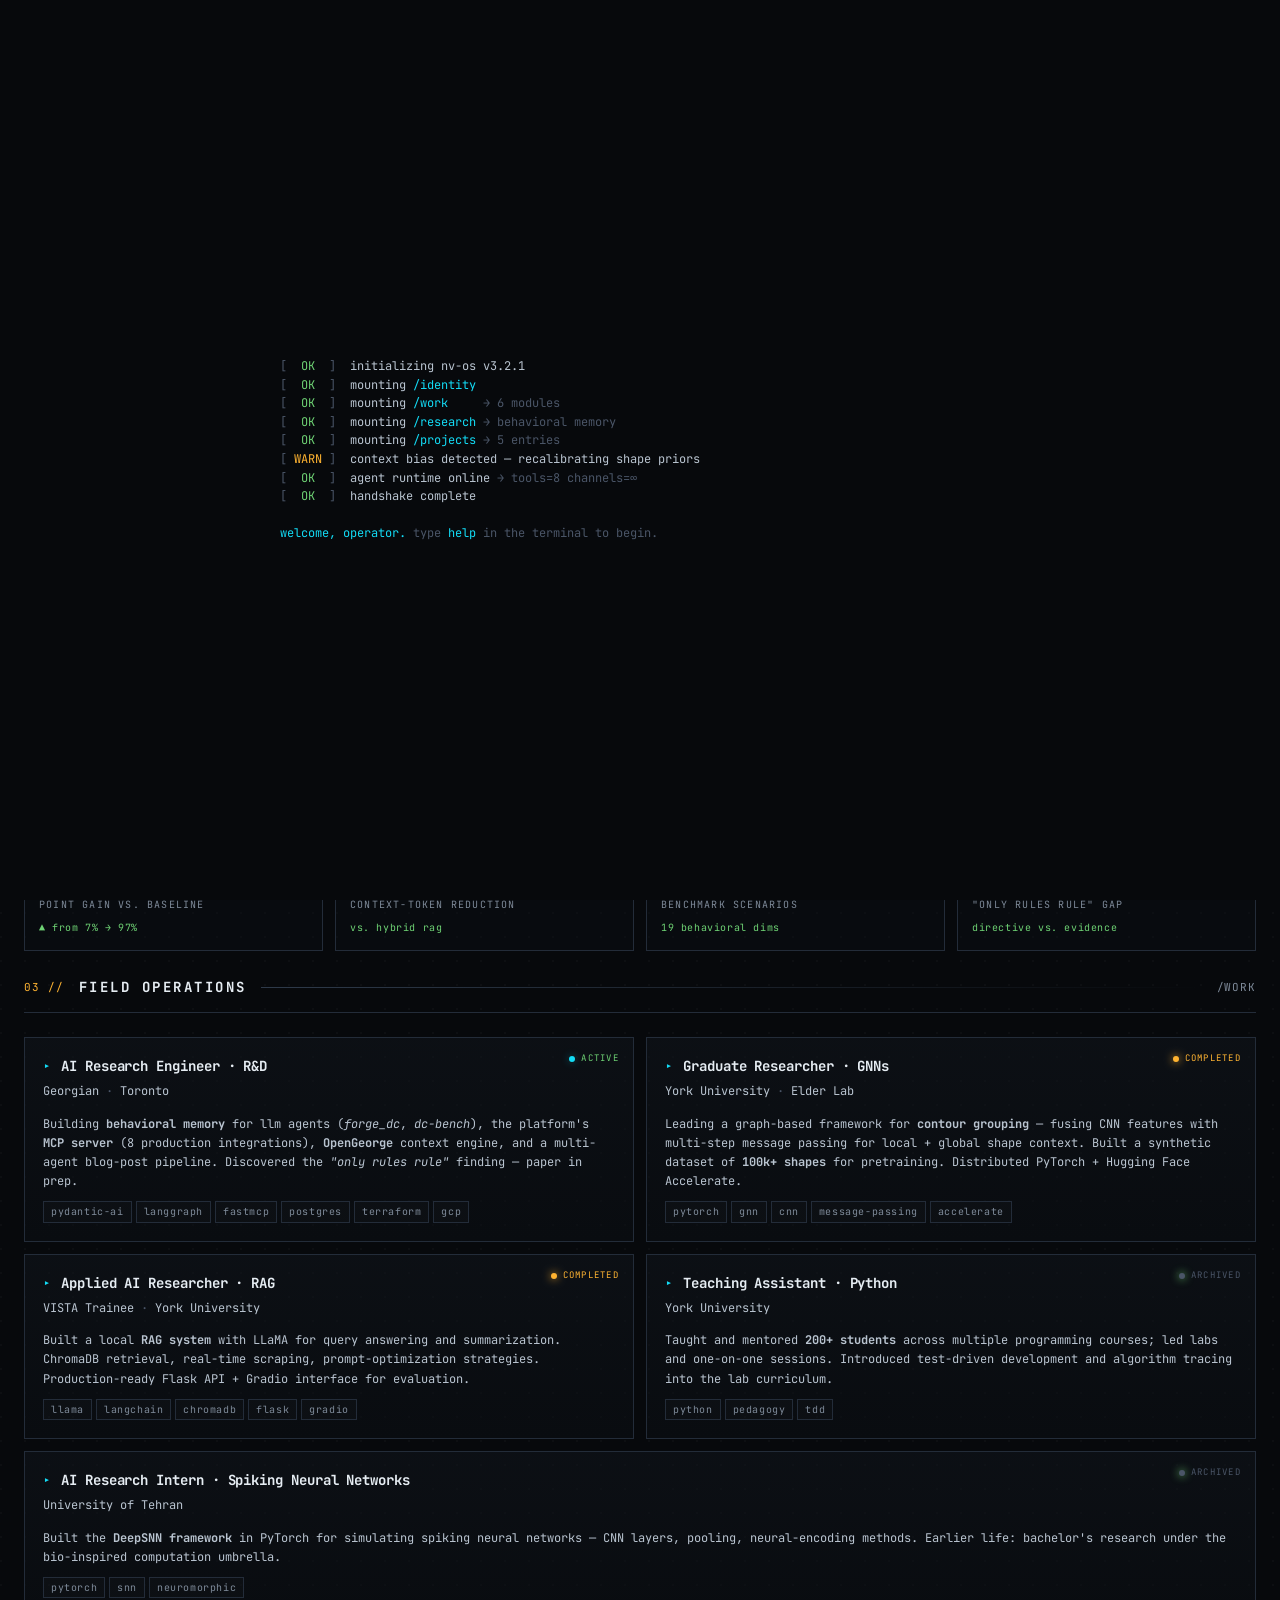
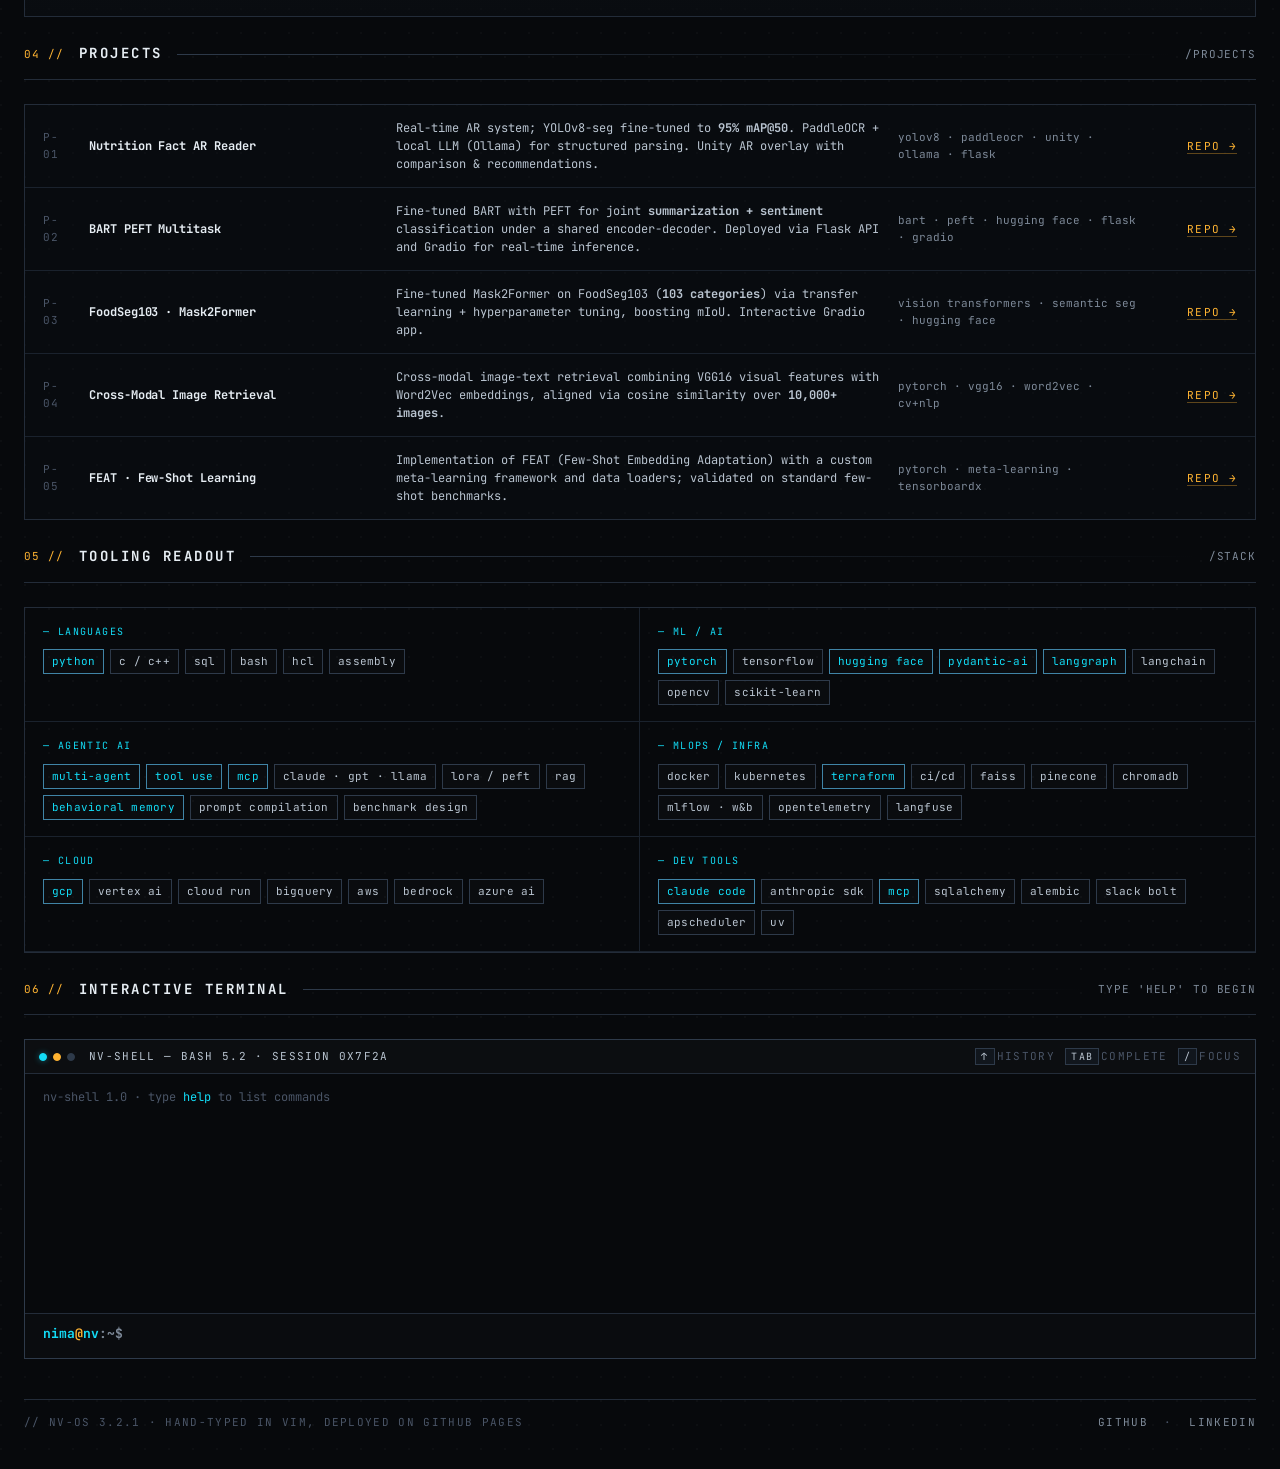
==== commit 517072eb: "Update: New webpage" ====
--- a/index.html
+++ b/index.html
@@ -1,564 +1,463 @@
 <!doctype html>
 <html lang="en">
-
 <head>
-    <meta charset="UTF-8">
-    <meta name="description" content="Nima Vahdat website webpage">
-    <meta name="keywords" content="Nima, Vahdat, nima, vahdat, york, university, graduate, researcher, deep, learning, computer, vision, Artificial, Intellignce">
-    <meta name="author" content="Nima Vahdat">
-    <title>Nima Vahdat - GitHub Pages</title>
+  <meta charset="utf-8">
+  <meta name="viewport" content="width=device-width, initial-scale=1">
+  <meta name="description" content="Nima Vahdat — AI research engineer working on agentic systems, behavioral memory for LLM agents, and computer vision.">
+  <meta name="author" content="Nima Vahdat">
+  <meta name="theme-color" content="#07090c">
+  <title>nima vahdat // operator</title>
+  <link rel="icon" href="data:image/svg+xml;utf8,&lt;svg xmlns='http://www.w3.org/2000/svg' viewBox='0 0 32 32'&gt;&lt;rect width='32' height='32' fill='%2307090c'/&gt;&lt;text x='50%25' y='62%25' font-family='monospace' font-size='18' font-weight='700' fill='%2300d4d4' text-anchor='middle'&gt;nv&lt;/text&gt;&lt;/svg&gt;">
+  <link rel="preconnect" href="https://fonts.googleapis.com">
+  <link rel="preconnect" href="https://fonts.gstatic.com" crossorigin>
+  <link href="https://fonts.googleapis.com/css2?family=JetBrains+Mono:wght@400;500;600;700;800&display=swap" rel="stylesheet">
+  <link rel="stylesheet" href="css/style.css?v=6">
 </head>
-	
-    <head>
-        <!-- Required meta tags -->
-        <meta charset="utf-8">
-        <meta name="viewport" content="width=device-width, initial-scale=1, shrink-to-fit=no">
-        <link rel="icon" href="img/favicon.png" type="image/png">
-        <title>MeetMe Personal</title>
-        <!-- Bootstrap CSS -->
-        <link rel="stylesheet" href="css/bootstrap.css">
-        <link rel="stylesheet" href="vendors/linericon/style.css">
-        <link rel="stylesheet" href="css/font-awesome.min.css">
-        <link rel="stylesheet" href="vendors/owl-carousel/owl.carousel.min.css">
-        <link rel="stylesheet" href="vendors/lightbox/simpleLightbox.css">
-        <link rel="stylesheet" href="vendors/nice-select/css/nice-select.css">
-        <link rel="stylesheet" href="vendors/animate-css/animate.css">
-        <link rel="stylesheet" href="vendors/popup/magnific-popup.css">
-        <link rel="stylesheet" href="vendors/flaticon/flaticon.css">
-        <!-- main css -->
-        <link rel="stylesheet" href="css/style.css">
-        <link rel="stylesheet" href="css/responsive.css">
-    </head>
-    <body>
-        
-        <!--================Header Menu Area =================-->
-        <header class="header_area">
-            <div class="main_menu">
-            	<nav class="navbar navbar-expand-lg navbar-light">
-					<div class="container box_1620">
-						<!-- Brand and toggle get grouped for better mobile display -->
-						<a class="navbar-brand logo_h" href="index.html"><img src="img/logo.png" alt=""></a>
-						<button class="navbar-toggler" type="button" data-toggle="collapse" data-target="#navbarSupportedContent" aria-controls="navbarSupportedContent" aria-expanded="false" aria-label="Toggle navigation">
-							<span class="icon-bar"></span>
-							<span class="icon-bar"></span>
-							<span class="icon-bar"></span>
-						</button>
-						<!-- Collect the nav links, forms, and other content for toggling -->
-						<div class="collapse navbar-collapse offset" id="navbarSupportedContent">
-							<ul class="nav navbar-nav menu_nav ml-auto">
-								<!-- <li class="nav-item active"><a class="nav-link" href="index.html">Home</a></li>  -->
-								<!-- <li class="nav-item"><a class="nav-link" href="about-us.html">About and CV</a></li>  -->
-								<!-- <li class="nav-item"><a class="nav-link" href="services.html">Services</a></li>  -->
-			<!-- 					<li class="nav-item submenu dropdown">
-									<a href="#" class="nav-link dropdown-toggle" data-toggle="dropdown" role="button" aria-haspopup="true" aria-expanded="false">Pages</a>
-									<ul class="dropdown-menu">
-										<li class="nav-item"><a class="nav-link" href="portfolio.html">Portfolio</a></li>
-										<li class="nav-item"><a class="nav-link" href="elements.html">Elements</a></li>
-									</ul>
-								</li>  -->
-						<!-- 		<li class="nav-item submenu dropdown">
-									<a href="#" class="nav-link dropdown-toggle" data-toggle="dropdown" role="button" aria-haspopup="true" aria-expanded="false">Blog</a>
-									<ul class="dropdown-menu">
-										<li class="nav-item"><a class="nav-link" href="blog.html">Blog</a></li>
-										<li class="nav-item"><a class="nav-link" href="single-blog.html">Blog Details</a></li>
-									</ul>
-								</li>  -->
-
-
-								<!-- <li class="nav-item"><a class="nav-link" href="contact.html">Contact</a></li> -->
-
-
-
-
-							</ul>
-						</div> 
-					</div>
-            	</nav>
-            </div>
-        </header>
-        <!--================Header Menu Area =================-->
-        
-        <!--================Home Banner Area =================-->
-        <section class="home_banner_area">
-           	<div class="container box_1620">
-           		<div class="banner_inner d-flex align-items-center">
-					<div class="banner_content">
-						<div class="media">
-							<div class="d-flex">
-								<img src="img/personal.jpg" alt="">
-							</div>
-							<div class="media-body">
-								<div class="personal_text" >
-									<h6>Hello Everybody, i am</h6>
-									<h3>Nima Vahdat</h3>
-									<h4>Deep Learning and Artificial Intellignce Researcher</h4>
-									<p>
-
-   
-	<section>
-	    <h2>Research Engagement:</h2>
-	    <p><strong>Role:</strong> Currently serving as a dedicated Graduate Research Assistant, actively contributing to deep learning research under the guidance of Prof. James Elder.</p>
-	    <p><strong>Research Focus:</strong> Designing a novel deep neural network architecture to address texture bias and improve sensitivity to holistic features in Deep Neural Networks (DNNs), leading to more generalized performance.</p>
-	    <p><strong>Proposed Solutions:</strong> Developing new training methodologies and implementing a custom architecture to significantly enhance object recognition and segmentation capabilities.</p>
-	</section>
-
-
-    <section>
-        <h2>Academic Journey:</h2>
-        <p><strong>Master's Student:</strong> Currently pursuing a Master's degree at York University, further deepening my knowledge in the field.</p>
-        <p><strong>Bachelor's Degree:</strong> I earned my Bachelor's degree in Computer Science from the esteemed University of Tehran.</p>
-    </section>
-
-    
-
-
-<!-- 
-    <section>
-	    <h2>Passion for Innovation:</h2>
-	    <p> I am enthusiastic about the opportunities that lie ahead and look forward to contributing my skills and knowledge to drive advancements in the world of deep learning.</p>
-	</section> -->
-
-</p>
-
-									<ul class="list basic_info">
-										<!-- <li><a href="#"><i class="lnr lnr-calendar-full"></i> 31st December, 1992</a></li> -->
-										<!-- <li><a href="#"><i class="lnr lnr-phone-handset"></i> 44 (012) 6954 783</a></li> -->
-										<li><a href="mailto:nimavah@yorku.ca"><i class="lnr lnr-envelope"></i> nimavah@yorku.ca</a></li>
-										<li><a href="https://www.google.com/maps?q=Lassonde+Building" target="_blank"><i class="lnr lnr-home"></i> Lassonde Building, York University</a></li>
-
-									</ul>
-									<ul class="list personal_social">
-										<li><a href="https://github.com/NimaVahdat" target="_blank"><i class="fa fa-github"></i></a></li>
-										<li><a href="https://www.linkedin.com/in/nima-vahdat-a220654a/" target="_blank"><i class="fa fa-linkedin"></i></a></li>
-									</ul>
-								</div>
-							</div>
-						</div>
-					</div>
-				</div>
-            </div>
-        </section>
-        <!--================End Home Banner Area =================-->
-        
-        <!--================Welcome Area =================-->
-        <section class="welcome_area p_120">
-        	<div class="container">
-        		<div class="row welcome_inner">
-        			<div class="col-lg-6 ">
-					    <div class="welcome_text">
-					        <h4>About Myself</h4>
-					        <p>
-								I am a dedicated and results-driven professional with a strong focus on developing and implementing innovative solutions in AI and machine learning. My expertise lies in solving complex problems by designing models that can adapt to various tasks, from natural language processing to computer vision. I have a solid foundation in programming, which enables me to approach challenges methodically, ensuring that my solutions are efficient and scalable.
-							</p>
-							<p>
-								Throughout my career, I have worked on projects involving deep learning, graph neural networks, and multi-task learning. My ability to handle large datasets, optimize model performance, and streamline processes has been pivotal in delivering impactful results. I am passionate about staying at the cutting edge of AI research and applying my skills to develop solutions that push the boundaries of what's possible. With a keen interest in advancing AI technologies, I continually seek opportunities to apply my expertise to real-world challenges, contributing to the future of intelligent systems.
-							</p>
-					    </div>
-					</div>
-
-        			<!-- <div class="col-lg-6"> -->
-        				<!-- <div class="row">
-						    <div class="col-md-8 mx-auto text-center">
-						        <div class="wel_item" style="margin-top: 100px;">
-						            <a href="#" target="_blank" class="pdf-button" style="font-size: 28px;">
-						                <i class="lnr lnr-book"></i>
-						                CV
-						            </a>
-						        </div>
-						    </div>
-						</div> -->
-
-        				<!-- <div class="tools_expert">
-        					<div class="skill_main">
-								<div class="skill_item">
-									<h4>After Effects <span class="counter">85</span>%</h4>
-									<div class="progress_br">
-										<div class="progress">
-											<div class="progress-bar" role="progressbar" aria-valuenow="85" aria-valuemin="0" aria-valuemax="100"></div>
-										</div>
-									</div>
-								</div>
-								<div class="skill_item">
-									<h4>Photoshop <span class="counter">90</span>%</h4>
-									<div class="progress_br">
-										<div class="progress">
-											<div class="progress-bar" role="progressbar" aria-valuenow="90" aria-valuemin="0" aria-valuemax="100"></div>
-										</div>
-									</div>
-								</div>
-								<div class="skill_item">
-									<h4>Illustrator <span class="counter">70</span>%</h4>
-									<div class="progress_br">
-										<div class="progress">
-											<div class="progress-bar" role="progressbar" aria-valuenow="70" aria-valuemin="0" aria-valuemax="100"></div>
-										</div>
-									</div>
-								</div>
-								<div class="skill_item">
-									<h4>Sublime <span class="counter">95</span>%</h4>
-									<div class="progress_br">
-										<div class="progress">
-											<div class="progress-bar" role="progressbar" aria-valuenow="95" aria-valuemin="0" aria-valuemax="100"></div>
-										</div>
-									</div>
-								</div>
-								<div class="skill_item">
-									<h4>Sketch <span class="counter">75</span>%</h4>
-									<div class="progress_br">
-										<div class="progress">
-											<div class="progress-bar" role="progressbar" aria-valuenow="75" aria-valuemin="0" aria-valuemax="100"></div>
-										</div>
-									</div>
-								</div>
-							</div>
-        				</div> -->
-        			<!-- </div> -->
-        		</div>
-        	</div>
-        </section>
-        <!--================End Welcome Area =================-->
-        
-        <!--================My Tabs Area =================-->
-        <section class="mytabs_area p_120">
-        	<div class="container">
-        		<div class="tabs_inner">
-					<ul class="nav nav-tabs" id="myTab" role="tablist">
-						<li class="nav-item">
-							<a class="nav-link active" id="home-tab" data-toggle="tab" href="#home" role="tab" aria-controls="home" aria-selected="true">Some of My Experiences</a>
-						</li>
-						<li class="nav-item">
-							<a class="nav-link" id="profile-tab" data-toggle="tab" href="#profile" role="tab" aria-controls="profile" aria-selected="false">My Education</a>
-						</li>
-					</ul>
-					<div class="tab-content" id="myTabContent">
-						<div class="tab-pane fade show active" id="home" role="tabpanel" aria-labelledby="home-tab">
-							<ul class="list">
-								<li>
-									<span></span>
-									<div class="media">
-										<div class="d-flex">
-											<p>September 2022 to present</p>
-										</div>
-										<div class="media-body">
-											<h4>Elder's Lab</h4>
-											<p>Graduate Research Assistant <br />York University</p>
-										</div>
-									</div>
-								</li>
-								<li>
-									<span></span>
-									<div class="media">
-										<div class="d-flex">
-											<p>September 2022 to present</p>
-										</div>
-										<div class="media-body">
-											<h4>York University</h4>
-											<p>Teaching Assistant<br />Programming Courses</p>
-										</div>
-									</div>
-								</li>
-								<li>
-								<span></span>
-									<div class="media">
-										<div class="d-flex">
-											<p>September 2019 to 2022</p>
-										</div>
-										<div class="media-body">
-											<h4>University of Tehran</h4>
-											<p>Teaching Assistant <br />Artificial Intellignce </p>
-										</div>
-									</div>
-								</li>
-							</ul>
-						</div>
-						<div class="tab-pane fade" id="profile" role="tabpanel" aria-labelledby="profile-tab">
-							<ul class="list">
-								<li>
-									<span></span>
-									<div class="media">
-										<div class="d-flex">
-											<p>September 2022 to present</p>
-										</div>
-										<div class="media-body">
-											<h4>Master of Computer Science</h4>
-											<p>York University <br />Toronto, Canada</p>
-										</div>
-									</div>
-								</li>
-								<li>
-									<span></span>
-									<div class="media">
-										<div class="d-flex">
-											<p>September 2018 to 2022</p>
-										</div>
-										<div class="media-body">
-											<h4>Bachelor of Computer Science</h4>
-											<p>University of Tehran <br /> Tehran, Iran</p>
-										</div>
-									</div>
-								</li>
-							</ul>
-						</div>
-					</div>
-        		</div>
-        	</div>
-        </section>
-        <!--================End My Tabs Area =================-->
-        
-        <!--================Feature Area =================-->
-<!--         <section class="feature_area p_120">
-        	<div class="container">
-        		<div class="main_title">
-        			<h2>offerings to my clients</h2>
-        			<p>If you are looking at blank cassettes on the web, you may be very confused at the difference in price. You may see some for as low as $.17 each.</p>
-        		</div>
-        		<div class="feature_inner row">
-        			<div class="col-lg-4 col-md-6">
-        				<div class="feature_item">
-        					<i class="flaticon-city"></i>
-        					<h4>Architecture</h4>
-        					<p>If you are looking at blank cassettes on the web, you may be very confused at the difference in price. You may see some for as low as $17 each.</p>
-        				</div>
-        			</div>
-        			<div class="col-lg-4 col-md-6">
-        				<div class="feature_item">
-        					<i class="flaticon-skyline"></i>
-        					<h4>Interior Design</h4>
-        					<p>If you are looking at blank cassettes on the web, you may be very confused at the difference in price. You may see some for as low as $17 each.</p>
-        				</div>
-        			</div>
-        			<div class="col-lg-4 col-md-6">
-        				<div class="feature_item">
-        					<i class="flaticon-sketch"></i>
-        					<h4>Concept Design</h4>
-        					<p>If you are looking at blank cassettes on the web, you may be very confused at the difference in price. You may see some for as low as $17 each.</p>
-        				</div>
-        			</div>
-        		</div>
-        	</div>
-        </section> -->
-        <!--================End Feature Area =================-->
-        
-        <!--================Home Gallery Area =================-->
-
-        <section class="home_gallery_area p_120">
-        	<div class="container">
-        		<div class="main_title">
-        			<h2>Some of My Projects</h2>
-        			<p>Feel free to contact me if you have any question :)</p>
-        		</div> 
-				<div class="isotope_fillter">
-        			<ul class="gallery_filter list">
-						<li class="active" data-filter="*"><a href="#">All</a></li>
-						<li data-filter=".ComputerVision"><a href="#">Computer Vision</a></li>
-						<li data-filter=".NLP"><a href="#">NLP</a></li>
-						<li data-filter=".Generative"><a href="#">Generative</a></li>
-						<li data-filter=".LLMs"><a href="#">LLMs</a></li>
-					</ul>
-        		</div>
-        	</div>
-        	<div class="container">
-        		<div class="gallery_f_inner row imageGallery1">
-					<div class="col-lg-4 col-md-4 col-sm-6 Generative LLMs NLP">
-        				<div class="h_gallery_item">
-							<a href="https://nimavahdat.github.io/Llama_RAG_System" target="_blank">
-								<div class="g_img_item">
-									<img class="img-fluid" src="img/gallery/llama.png" alt="">
-								</div>
-								<div class="g_item_text">
-									<h4>LLaMA-based RAG System</h4>
-									<p>Provide Intelligent Answers to User Queries</p>
-								</div>
-							</a>
-        				</div>
-        			</div>
-        			<div class="col-lg-4 col-md-4 col-sm-6 NLP LLMs"> 
-        				<div class="h_gallery_item">
-							<a class="light" href="https://nimavahdat.github.io/BART_Summarization_Rating" target="_blank">
-								<div class="g_img_item">
-									<img class="img-fluid" src="img/gallery/BART_Summarization_Rating.jpg" alt="Multitask BART model for Amazon review summarization and rating prediction with a Gradio interface and Flask API.">
-								</div>
-								<div class="g_item_text">
-									<h4>Review Summarization and Rating</h4>
-									<p>Amazon Review Summarization and Rating with BART</p>
-								</div>
-							</a>
-        				</div>
-        			</div>
-        			<div class="col-lg-4 col-md-4 col-sm-6 ComputerVision">
-        				<div class="h_gallery_item">
-							<a href="https://nimavahdat.github.io/FoodSeg_mask2former" target="_blank">
-								<div class="g_img_item">
-									<img class="img-fluid" src="img/gallery/FoodSeg_mask2former.jpg" alt="">
-
-								</div>
-								<div class="g_item_text">
-									<h4>FoodSeg103 Semantic Segmentation</h4>
-									<p>Fine-Tuning Mask2Former for Semantic Segmentation</p>
-								</div>
-							</a>
-        				</div>
-        			</div>
-        			 <div class="col-lg-4 col-md-4 col-sm-6">
-        				<div class="h_gallery_item">
-							<a href="https://nimavahdat.github.io/ETH_Price_Prediction" target="_blank">
-								<div class="g_img_item">
-									<img class="img-fluid" src="img/gallery/eth.jpg" alt="">
-								</div>
-								<div class="g_item_text">
-									<h4>ETH Price Prediction</h4>
-									<p>Predict Ethereum (ETH) prices using LSTM and GRU neural networks.</p>
-								</div>
-							</a>
-        				</div>
-        			</div>
-        			<div class="col-lg-4 col-md-4 col-sm-6 NLP">
-        				<div class="h_gallery_item">
-							<a href="https://nimavahdat.github.io/IMDB_Sentiment_Analysis" target="_blank"> 
-								<div class="g_img_item">
-									<img class="img-fluid" src="img/gallery/imdb.jpg" alt="">
-									
-								</div>
-								<div class="g_item_text">
-									<h4>IMDB Sentiment Analysise</h4>
-									<p>Sentiment analysis with RNN, LSTM, and GRU on the IMDB dataset</p>
-								</div>
-							</a>
-        				</div>
-        			</div>
-        			<div class="col-lg-4 col-md-4 col-sm-6 ComputerVision">
-        				<div class="h_gallery_item">
-							<a href="https://nimavahdat.github.io/DeepSNN-Framework" target="_blank"> 
-								<div class="g_img_item">
-									<img class="img-fluid" src="img/gallery/deepsnn.png" alt="">
-								</div>
-								<div class="g_item_text">
-									<h4>DeepSNN Framework</h4>
-									<p>Advanced tool for Building Spiking Neural Networks</p>
-								</div>
-							</a>
-        				</div>
-        			</div> 
-        		</div>
-        		<div class="more_btn">
-        			<a class="main_btn" href="https://github.com/NimaVahdat" target="_blank">Load More Projects</a>
-        		</div>
-        	</div>
-        </section>
-        <!--================End Home Gallery Area =================-->
-        
-        <!--================Testimonials Area =================-->
- <!--        <section class="testimonials_area p_120">
-        	<div class="container">
-        		<div class="main_title">
-        			<h2>Testimonials</h2>
-        			<p>If you are looking at blank cassettes on the web, you may be very confused at the difference in price. You may see some for as low as $.17 each.</p>
-        		</div>
-        		<div class="testi_inner">
-					<div class="testi_slider owl-carousel">
-						<div class="item">
-							<div class="testi_item">
-								<p>As conscious traveling Paup ers we must always be oncerned about our dear Mother Earth. If you think about it, you travel across her face</p>
-								<h4>Fanny Spencer</h4>
-								<a href="#"><i class="fa fa-star"></i></a>
-								<a href="#"><i class="fa fa-star"></i></a>
-								<a href="#"><i class="fa fa-star"></i></a>
-								<a href="#"><i class="fa fa-star"></i></a>
-								<a href="#"><i class="fa fa-star-half-o"></i></a>
-							</div>
-						</div>
-						<div class="item">
-							<div class="testi_item">
-								<p>As conscious traveling Paup ers we must always be oncerned about our dear Mother Earth. If you think about it, you travel across her face</p>
-								<h4>Fanny Spencer</h4>
-								<a href="#"><i class="fa fa-star"></i></a>
-								<a href="#"><i class="fa fa-star"></i></a>
-								<a href="#"><i class="fa fa-star"></i></a>
-								<a href="#"><i class="fa fa-star"></i></a>
-								<a href="#"><i class="fa fa-star-half-o"></i></a>
-							</div>
-						</div>
-						<div class="item">
-							<div class="testi_item">
-								<p>As conscious traveling Paup ers we must always be oncerned about our dear Mother Earth. If you think about it, you travel across her face</p>
-								<h4>Fanny Spencer</h4>
-								<a href="#"><i class="fa fa-star"></i></a>
-								<a href="#"><i class="fa fa-star"></i></a>
-								<a href="#"><i class="fa fa-star"></i></a>
-								<a href="#"><i class="fa fa-star"></i></a>
-								<a href="#"><i class="fa fa-star-half-o"></i></a>
-							</div>
-						</div>
-					</div>
-        		</div>
-        	</div>
-        </section> -->
-        <!--================End Testimonials Area =================-->
-        
-        <!--================Footer Area =================-->
-        <footer class="footer_area p_120">
-        	<div class="container">
-        		<div class="row footer_inner">
-        			<div class="col-lg-5 col-sm-6">
-        				<aside class="f_widget ab_widget">
-        					<div class="f_title">
-        						<h3><em>I just want you to remember that,</em></h3>
-        					</div>
-        					<blockquote>
-							    <p><em>"Average is the enemy<br>
-							    Success is your responsibility and<br>
-							    Change can take place in an instant.<br>
-							    If, you are willing to flip the switch."</em></p>
-							    <footer>- Bedros Keuilian</footer>
-							</blockquote><!-- Link back to Colorlib can't be removed. Template is licensed under CC BY 3.0. -->
-<p style="font-size: xx-small; text-align: center;">
-    Copyright &copy;<script>document.write(new Date().getFullYear());</script> All rights reserved | This template is made with <i class="fa fa-heart-o" aria-hidden="true"></i> by <a href="https://colorlib.com" target="_blank">Colorlib</a>
-</p>
-
-<!-- Link back to Colorlib can't be removed. Template is licensed under CC BY 3.0. --></p>
-        				</aside>
-        			</div>
-        			<div class="col-lg-5 col-sm-6">
-        				<aside class="f_widget social_widget">
-        					<div class="f_title">
-        						<h3>Follow Me</h3>
-        					</div>
-        					<p>Let us be social</p>
-        					<ul class="list">
-        						<li><a href="https://github.com/NimaVahdat" target="_blank"><i class="fa fa-github"></i></a></li>
-								<li><a href="https://www.linkedin.com/in/nima-vahdat-a220654a/" target="_blank"><i class="fa fa-linkedin"></i></a></li>
-        					</ul>
-        				</aside>
-        			</div>
-        			<div class="col-lg-2">
-        				
-        			</div>
-        		</div>
-        	</div>
-        </footer>
-        <!--================End Footer Area =================-->
-        
-        
-        
-        
-        
-        
-        <!-- Optional JavaScript -->
-        <!-- jQuery first, then Popper.js, then Bootstrap JS -->
-        <script src="js/jquery-3.3.1.min.js"></script>
-        <script src="js/popper.js"></script>
-        <script src="js/bootstrap.min.js"></script>
-        <script src="js/stellar.js"></script>
-        <script src="vendors/lightbox/simpleLightbox.min.js"></script>
-        <script src="vendors/nice-select/js/jquery.nice-select.min.js"></script>
-        <script src="vendors/isotope/imagesloaded.pkgd.min.js"></script>
-        <script src="vendors/isotope/isotope.pkgd.min.js"></script>
-        <script src="vendors/owl-carousel/owl.carousel.min.js"></script>
-        <script src="vendors/popup/jquery.magnific-popup.min.js"></script>
-        <script src="js/jquery.ajaxchimp.min.js"></script>
-        <script src="vendors/counter-up/jquery.waypoints.min.js"></script>
-        <script src="vendors/counter-up/jquery.counterup.min.js"></script>
-        <script src="js/mail-script.js"></script>
-        <script src="js/theme.js"></script>
-    </body>
+<body>
+
+  <!-- ============================== Boot ============================== -->
+  <div class="boot" id="boot">
+    <div class="boot-inner" id="boot-inner"></div>
+  </div>
+
+  <!-- ============================== App ============================== -->
+  <div class="app">
+
+    <!-- Status bar -->
+    <div class="statusbar" role="status" aria-label="system status">
+      <div class="statusbar-cell"><span class="dot blink"></span> NV-OS // 3.2.1</div>
+      <div class="statusbar-cell"><span class="dot cyan"></span> link: stable</div>
+      <div class="statusbar-cell"><span class="dot amber"></span> agent runtime: online</div>
+      <div class="statusbar-cell flex"><span id="uptime" class="mono-num">T+00:00</span></div>
+      <div class="statusbar-cell right"><span id="clock" class="mono-num">--:--:-- UTC</span></div>
+    </div>
+
+    <main>
+
+      <!-- ============================== Hero ============================== -->
+      <section class="hero" id="identity" aria-labelledby="hero-name">
+
+        <article class="panel panel-corners identity-panel">
+          <span class="c-tr"></span><span class="c-bl"></span>
+          <div class="panel-head">
+            <div><span class="id">▸</span> /identity</div>
+            <div>node 0x01</div>
+          </div>
+          <div class="identity-body">
+
+            <div class="portrait-frame" aria-hidden="true">
+              <span class="target tl"></span>
+              <span class="target tr"></span>
+              <img src="img/portrait.png" alt="">
+              <div class="portrait-meta">
+                <span>SUBJ: NV-01</span>
+                <span>● REC</span>
+              </div>
+            </div>
+
+            <div class="identity-text">
+              <div class="kicker"><span class="bracket">[</span> operator profile <span class="bracket">]</span></div>
+              <h1 class="name" id="hero-name">
+                NIMA<br>VAHDAT
+              </h1>
+              <p class="tagline">
+                ai research engineer building <span class="accent">memory</span> and <span class="accent">tooling</span> for llm agents — and a graduate researcher working on graph neural networks for perceptual organization.
+              </p>
+
+              <div class="handle-row">
+                <a class="chip" href="https://github.com/NimaVahdat" target="_blank" rel="noopener">
+                  <svg viewBox="0 0 24 24" fill="currentColor"><path d="M12 .5C5.7.5.5 5.7.5 12c0 5.1 3.3 9.4 7.8 10.9.6.1.8-.2.8-.6v-2c-3.2.7-3.9-1.5-3.9-1.5-.5-1.4-1.3-1.7-1.3-1.7-1.1-.7.1-.7.1-.7 1.2.1 1.8 1.2 1.8 1.2 1 1.8 2.7 1.3 3.4 1 .1-.7.4-1.3.8-1.6-2.6-.3-5.3-1.3-5.3-5.7 0-1.3.5-2.3 1.2-3.1-.1-.3-.5-1.5.1-3.1 0 0 1-.3 3.2 1.2.9-.3 1.9-.4 2.9-.4s2 .1 2.9.4c2.2-1.5 3.2-1.2 3.2-1.2.6 1.6.2 2.8.1 3.1.7.8 1.2 1.8 1.2 3.1 0 4.4-2.7 5.4-5.3 5.7.4.4.8 1.1.8 2.2v3.3c0 .3.2.7.8.6 4.6-1.5 7.8-5.8 7.8-10.9C23.5 5.7 18.3.5 12 .5z"/></svg>
+                  github
+                </a>
+                <a class="chip" href="https://www.linkedin.com/in/nima-vahdat-a220654a/" target="_blank" rel="noopener">
+                  <svg viewBox="0 0 24 24" fill="currentColor"><path d="M20.5 2h-17A1.5 1.5 0 0 0 2 3.5v17A1.5 1.5 0 0 0 3.5 22h17a1.5 1.5 0 0 0 1.5-1.5v-17A1.5 1.5 0 0 0 20.5 2zM8 19H5V9h3v10zM6.5 7.5A1.5 1.5 0 1 1 8 6a1.5 1.5 0 0 1-1.5 1.5zM19 19h-3v-5c0-1-.5-1.5-1.3-1.5s-1.7.6-1.7 1.5V19h-3V9h3v1.4c.4-.7 1.5-1.4 2.7-1.4 2 0 3.3 1.3 3.3 3.5V19z"/></svg>
+                  linkedin
+                </a>
+              </div>
+
+              <div class="signal-grid" id="gh-feed" aria-live="polite">
+                <div class="signal-head">
+                  <span class="signal-head-label">github // recent activity</span>
+                  <span class="signal-head-meta" id="gh-meta">• connecting...</span>
+                </div>
+                <div class="signal-list" id="gh-list">
+                  <div class="signal-skel"></div>
+                  <div class="signal-skel"></div>
+                  <div class="signal-skel"></div>
+                  <div class="signal-skel"></div>
+                </div>
+              </div>
+            </div>
+
+          </div>
+        </article>
+
+        <aside class="panel readout-panel">
+          <div class="panel-head">
+            <div><span class="id">▸</span> /readout</div>
+            <div>vital_signs.log</div>
+          </div>
+          <div class="readout-body">
+            <div class="readout-row">
+              <div class="label">role</div>
+              <div class="value">ai research engineer</div>
+              <div class="badge cyan">active</div>
+            </div>
+            <div class="readout-row">
+              <div class="label">research</div>
+              <div class="value">graph neural networks</div>
+              <div class="badge amber">completed</div>
+            </div>
+            <div class="readout-row">
+              <div class="label">focus</div>
+              <div class="value">agentic systems · memory</div>
+              <div class="badge amber">primary</div>
+            </div>
+            <div class="readout-row">
+              <div class="label">domain</div>
+              <div class="value">llm agents · cv · gnns</div>
+              <div class="badge">core</div>
+            </div>
+            <div class="readout-row">
+              <div class="label">stack</div>
+              <div class="value">python · pytorch · pydantic-ai</div>
+              <div class="badge">v3</div>
+            </div>
+            <div class="readout-row">
+              <div class="label">awards</div>
+              <div class="value">VISTA scholarship</div>
+              <div class="badge green">grant</div>
+            </div>
+            <div class="readout-row">
+              <div class="label">channel</div>
+              <div class="value">post-agentic era</div>
+              <div class="badge amber">2026</div>
+            </div>
+          </div>
+        </aside>
+
+        <aside class="panel feed-panel" style="grid-column: 2;">
+          <div class="panel-head">
+            <div><span class="id">▸</span> /telemetry</div>
+            <div><span class="feed-dot"></span> <span id="feed-meta">streaming</span></div>
+          </div>
+          <div class="feed-body" id="feed-body" aria-hidden="true"></div>
+        </aside>
+
+      </section>
+
+      <!-- ============================== Research ============================== -->
+      <section class="section" id="research" aria-labelledby="r-title">
+        <div class="section-head">
+          <div class="index">02 //</div>
+          <div class="title" id="r-title">research signal</div>
+          <div class="rule"></div>
+          <div class="meta">behavioral_memory_for_llm_agents</div>
+        </div>
+
+        <article class="research-callout">
+          <div class="glyph">◈</div>
+          <div>
+            <h3 class="title">behavioral memory for llm agents</h3>
+            <p class="desc">
+              <strong>forge_dc</strong> — a four-layer memory system that gets agents to actually follow what users tell them. Trigger-anchored progressive injection. <strong>dc-bench</strong> — the first benchmark for behavioral memory: 46 real-trace scenarios across 19 dimensions. <em>paper in preparation.</em>
+            </p>
+          </div>
+          <div class="stat">
+            <div class="num">97<span style="color:var(--fg-3); font-size:22px;">%</span></div>
+            <div class="lab">compliance</div>
+          </div>
+        </article>
+
+        <div class="metrics">
+          <div class="metric">
+            <div class="num">+90</div>
+            <div class="lab">point gain vs. baseline</div>
+            <div class="delta">▲ from 7% → 97%</div>
+          </div>
+          <div class="metric">
+            <div class="num">~9×</div>
+            <div class="lab">context-token reduction</div>
+            <div class="delta">vs. hybrid rag</div>
+          </div>
+          <div class="metric">
+            <div class="num">46</div>
+            <div class="lab">benchmark scenarios</div>
+            <div class="delta">19 behavioral dims</div>
+          </div>
+          <div class="metric">
+            <div class="num">+25</div>
+            <div class="lab">"only rules rule" gap</div>
+            <div class="delta">directive vs. evidence</div>
+          </div>
+        </div>
+      </section>
+
+      <!-- ============================== Work ============================== -->
+      <section class="section" id="work" aria-labelledby="w-title">
+        <div class="section-head">
+          <div class="index">03 //</div>
+          <div class="title" id="w-title">field operations</div>
+          <div class="rule"></div>
+          <div class="meta">/work</div>
+        </div>
+
+        <div class="work-grid">
+
+          <article class="work-card">
+            <div class="status"><span class="dot cyan"></span> active</div>
+            <div class="role-line"><span class="arrow">▸</span><span class="role">AI Research Engineer · R&amp;D</span></div>
+            <p class="org">Georgian <span class="at">·</span> Toronto</p>
+            <p class="summary">
+              Building <strong>behavioral memory</strong> for llm agents (<em>forge_dc</em>, <em>dc-bench</em>), the platform's <strong>MCP server</strong> (8 production integrations), <strong>OpenGeorge</strong> context engine, and a multi-agent blog-post pipeline. Discovered the <em>"only rules rule"</em> finding — paper in prep.
+            </p>
+            <div class="tags">
+              <span class="tag">pydantic-ai</span><span class="tag">langgraph</span><span class="tag">fastmcp</span><span class="tag">postgres</span><span class="tag">terraform</span><span class="tag">gcp</span>
+            </div>
+          </article>
+
+          <article class="work-card">
+            <div class="status amber"><span class="dot amber"></span> completed</div>
+            <div class="role-line"><span class="arrow">▸</span><span class="role">Graduate Researcher · GNNs</span></div>
+            <p class="org">York University <span class="at">·</span> Elder Lab</p>
+            <p class="summary">
+              Leading a graph-based framework for <strong>contour grouping</strong> — fusing CNN features with multi-step message passing for local + global shape context. Built a synthetic dataset of <strong>100k+ shapes</strong> for pretraining. Distributed PyTorch + Hugging Face Accelerate.
+            </p>
+            <div class="tags">
+              <span class="tag">pytorch</span><span class="tag">gnn</span><span class="tag">cnn</span><span class="tag">message-passing</span><span class="tag">accelerate</span>
+            </div>
+          </article>
+
+          <article class="work-card">
+            <div class="status amber"><span class="dot amber"></span> completed</div>
+            <div class="role-line"><span class="arrow">▸</span><span class="role">Applied AI Researcher · RAG</span></div>
+            <p class="org">VISTA Trainee <span class="at">·</span> York University</p>
+            <p class="summary">
+              Built a local <strong>RAG system</strong> with LLaMA for query answering and summarization. ChromaDB retrieval, real-time scraping, prompt-optimization strategies. Production-ready Flask API + Gradio interface for evaluation.
+            </p>
+            <div class="tags">
+              <span class="tag">llama</span><span class="tag">langchain</span><span class="tag">chromadb</span><span class="tag">flask</span><span class="tag">gradio</span>
+            </div>
+          </article>
+
+          <article class="work-card">
+            <div class="status dim"><span class="dot" style="background:var(--fg-3)"></span> archived</div>
+            <div class="role-line"><span class="arrow">▸</span><span class="role">Teaching Assistant · Python</span></div>
+            <p class="org">York University</p>
+            <p class="summary">
+              Taught and mentored <strong>200+ students</strong> across multiple programming courses; led labs and one-on-one sessions. Introduced test-driven development and algorithm tracing into the lab curriculum.
+            </p>
+            <div class="tags">
+              <span class="tag">python</span><span class="tag">pedagogy</span><span class="tag">tdd</span>
+            </div>
+          </article>
+
+          <article class="work-card" style="grid-column: 1 / -1;">
+            <div class="status dim"><span class="dot" style="background:var(--fg-3)"></span> archived</div>
+            <div class="role-line"><span class="arrow">▸</span><span class="role">AI Research Intern · Spiking Neural Networks</span></div>
+            <p class="org">University of Tehran</p>
+            <p class="summary">
+              Built the <strong>DeepSNN framework</strong> in PyTorch for simulating spiking neural networks — CNN layers, pooling, neural-encoding methods. Earlier life: bachelor's research under the bio-inspired computation umbrella.
+            </p>
+            <div class="tags">
+              <span class="tag">pytorch</span><span class="tag">snn</span><span class="tag">neuromorphic</span>
+            </div>
+          </article>
+
+        </div>
+      </section>
+
+      <!-- ============================== Projects ============================== -->
+      <section class="section" id="projects" aria-labelledby="p-title">
+        <div class="section-head">
+          <div class="index">04 //</div>
+          <div class="title" id="p-title">projects</div>
+          <div class="rule"></div>
+          <div class="meta">/projects</div>
+        </div>
+
+        <div class="proj-list">
+
+          <div class="proj-row">
+            <div class="proj-id">P-01</div>
+            <div class="proj-name">Nutrition Fact AR Reader</div>
+            <div class="proj-desc">Real-time AR system; YOLOv8-seg fine-tuned to <strong>95% mAP@50</strong>. PaddleOCR + local LLM (Ollama) for structured parsing. Unity AR overlay with comparison &amp; recommendations.</div>
+            <div class="proj-stack">yolov8 · paddleocr · unity · ollama · flask</div>
+            <div class="proj-link"><a href="https://github.com/NimaVahdat/Nutrition_Fact_AR_Reader" target="_blank" rel="noopener">repo →</a></div>
+          </div>
+
+          <div class="proj-row">
+            <div class="proj-id">P-02</div>
+            <div class="proj-name">BART PEFT Multitask</div>
+            <div class="proj-desc">Fine-tuned BART with PEFT for joint <strong>summarization + sentiment</strong> classification under a shared encoder-decoder. Deployed via Flask API and Gradio for real-time inference.</div>
+            <div class="proj-stack">bart · peft · hugging face · flask · gradio</div>
+            <div class="proj-link"><a href="https://github.com/NimaVahdat/BART-Summarization-Rating" target="_blank" rel="noopener">repo →</a></div>
+          </div>
+
+          <div class="proj-row">
+            <div class="proj-id">P-03</div>
+            <div class="proj-name">FoodSeg103 · Mask2Former</div>
+            <div class="proj-desc">Fine-tuned Mask2Former on FoodSeg103 (<strong>103 categories</strong>) via transfer learning + hyperparameter tuning, boosting mIoU. Interactive Gradio app.</div>
+            <div class="proj-stack">vision transformers · semantic seg · hugging face</div>
+            <div class="proj-link"><a href="https://github.com/NimaVahdat/FoodSeg_mask2former" target="_blank" rel="noopener">repo →</a></div>
+          </div>
+
+          <div class="proj-row">
+            <div class="proj-id">P-04</div>
+            <div class="proj-name">Cross-Modal Image Retrieval</div>
+            <div class="proj-desc">Cross-modal image-text retrieval combining VGG16 visual features with Word2Vec embeddings, aligned via cosine similarity over <strong>10,000+ images</strong>.</div>
+            <div class="proj-stack">pytorch · vgg16 · word2vec · cv+nlp</div>
+            <div class="proj-link"><a href="https://github.com/NimaVahdat/Image_Retrieval_System" target="_blank" rel="noopener">repo →</a></div>
+          </div>
+
+          <div class="proj-row">
+            <div class="proj-id">P-05</div>
+            <div class="proj-name">FEAT · Few-Shot Learning</div>
+            <div class="proj-desc">Implementation of FEAT (Few-Shot Embedding Adaptation) with a custom meta-learning framework and data loaders; validated on standard few-shot benchmarks.</div>
+            <div class="proj-stack">pytorch · meta-learning · tensorboardx</div>
+            <div class="proj-link"><a href="https://github.com/NimaVahdat/Few-Shot-Learning" target="_blank" rel="noopener">repo →</a></div>
+          </div>
+
+        </div>
+      </section>
+
+      <!-- ============================== Stack ============================== -->
+      <section class="section" id="stack" aria-labelledby="s-title">
+        <div class="section-head">
+          <div class="index">05 //</div>
+          <div class="title" id="s-title">tooling readout</div>
+          <div class="rule"></div>
+          <div class="meta">/stack</div>
+        </div>
+
+        <div class="stack-grid">
+          <div class="stack-cell">
+            <div class="label">— languages</div>
+            <div class="items">
+              <span class="item hi">python</span>
+              <span class="item">c / c++</span>
+              <span class="item">sql</span>
+              <span class="item">bash</span>
+              <span class="item">hcl</span>
+              <span class="item">assembly</span>
+            </div>
+          </div>
+
+          <div class="stack-cell">
+            <div class="label">— ml / ai</div>
+            <div class="items">
+              <span class="item hi">pytorch</span>
+              <span class="item">tensorflow</span>
+              <span class="item hi">hugging face</span>
+              <span class="item hi">pydantic-ai</span>
+              <span class="item hi">langgraph</span>
+              <span class="item">langchain</span>
+              <span class="item">opencv</span>
+              <span class="item">scikit-learn</span>
+            </div>
+          </div>
+
+          <div class="stack-cell">
+            <div class="label">— agentic ai</div>
+            <div class="items">
+              <span class="item hi">multi-agent</span>
+              <span class="item hi">tool use</span>
+              <span class="item hi">mcp</span>
+              <span class="item">claude · gpt · llama</span>
+              <span class="item">lora / peft</span>
+              <span class="item">rag</span>
+              <span class="item hi">behavioral memory</span>
+              <span class="item">prompt compilation</span>
+              <span class="item">benchmark design</span>
+            </div>
+          </div>
+
+          <div class="stack-cell">
+            <div class="label">— mlops / infra</div>
+            <div class="items">
+              <span class="item">docker</span>
+              <span class="item">kubernetes</span>
+              <span class="item hi">terraform</span>
+              <span class="item">ci/cd</span>
+              <span class="item">faiss</span>
+              <span class="item">pinecone</span>
+              <span class="item">chromadb</span>
+              <span class="item">mlflow · w&amp;b</span>
+              <span class="item">opentelemetry</span>
+              <span class="item">langfuse</span>
+            </div>
+          </div>
+
+          <div class="stack-cell">
+            <div class="label">— cloud</div>
+            <div class="items">
+              <span class="item hi">gcp</span>
+              <span class="item">vertex ai</span>
+              <span class="item">cloud run</span>
+              <span class="item">bigquery</span>
+              <span class="item">aws</span>
+              <span class="item">bedrock</span>
+              <span class="item">azure ai</span>
+            </div>
+          </div>
+
+          <div class="stack-cell">
+            <div class="label">— dev tools</div>
+            <div class="items">
+              <span class="item hi">claude code</span>
+              <span class="item">anthropic sdk</span>
+              <span class="item hi">mcp</span>
+              <span class="item">sqlalchemy</span>
+              <span class="item">alembic</span>
+              <span class="item">slack bolt</span>
+              <span class="item">apscheduler</span>
+              <span class="item">uv</span>
+            </div>
+          </div>
+        </div>
+      </section>
+
+      <!-- ============================== Terminal ============================== -->
+      <section class="section" id="terminal-section" aria-labelledby="t-title">
+        <div class="section-head">
+          <div class="index">06 //</div>
+          <div class="title" id="t-title">interactive terminal</div>
+          <div class="rule"></div>
+          <div class="meta">type 'help' to begin</div>
+        </div>
+
+        <div class="terminal" id="terminal">
+          <div class="terminal-head">
+            <div class="lights">
+              <span class="light cyan"></span>
+              <span class="light amber"></span>
+              <span class="light"></span>
+            </div>
+            <div class="title">nv-shell — bash 5.2 · session 0x7f2a</div>
+            <div class="hint"><kbd>↑</kbd>history <kbd>tab</kbd>complete <kbd>/</kbd>focus</div>
+          </div>
+          <div class="terminal-output" id="term-output" role="log" aria-live="polite"></div>
+          <div class="terminal-input-row">
+            <span class="pfx">nima<span class="at">@</span>nv<span class="path">:~$</span></span>
+            <input id="term-input" type="text" autocomplete="off" autocapitalize="off" spellcheck="false" aria-label="terminal input">
+          </div>
+        </div>
+      </section>
+
+    </main>
+
+    <!-- Footer -->
+    <footer class="footer">
+      <div>// nv-os 3.2.1 · hand-typed in vim, deployed on github pages</div>
+      <div>
+        <a href="https://github.com/NimaVahdat" target="_blank" rel="noopener">github</a> &nbsp;·&nbsp;
+        <a href="https://www.linkedin.com/in/nima-vahdat-a220654a/" target="_blank" rel="noopener">linkedin</a>
+      </div>
+    </footer>
+
+  </div>
+
+  <script src="js/terminal.js?v=2"></script>
+  <script src="js/github.js?v=1"></script>
+</body>
 </html>
--- a/css/style.css
+++ b/css/style.css
@@ -1,3008 +1,1173 @@
-/*----------------------------------------------------
-@File: Default Styles
-@Author: Rocky Ahmed
-@URL: http://wethemez.com
-Author E-mail: rockybd1995@gmail.com
-
-This file contains the styling for the actual theme, this
-is the file you need to edit to change the look of the
-theme.
----------------------------------------------------- */
-/*=====================================================================
-@Template Name: Builder Construction 
-@Author: Rocky Ahmed
-@Developed By: Rocky Ahmed
-@Developer URL: http://rocky.wethemez.com
-Author E-mail: rockybd1995@gmail.com
-
-@Default Styles
-
-Table of Content:
-01/ Variables
-02/ predefin
-03/ header
-04/ button
-05/ banner
-06/ breadcrumb
-07/ about
-08/ team
-09/ project 
-10/ price 
-11/ team 
-12/ blog 
-13/ video  
-14/ features  
-15/ career  
-16/ contact 
-17/ footer
-
-=====================================================================*/
-/*----------------------------------------------------*/
-/*font Variables*/
-/*Color Variables*/
-/*=================== fonts ====================*/
-@import url("https://fonts.googleapis.com/css?family=Heebo:300,400,700,900|Roboto:300,400,500,700");
-/*---------------------------------------------------- */
-/*----------------------------------------------------*/
-.list {
-  list-style: none;
-  margin: 0px;
-  padding: 0px; }
+/* ==========================================================================
+   NV // Neo-Terminal — Cyberpunk minimal personal site
+   ========================================================================== */
+
+:root {
+  /* Core surfaces */
+  --bg-0: #07090c;          /* deep near-black, slight cool tint */
+  --bg-1: #0b0f14;          /* panel base */
+  --bg-2: #11161d;          /* elevated */
+  --bg-3: #161c25;          /* hover */
+
+  /* Hairlines */
+  --line-0: #1a222d;
+  --line-1: #232c39;
+  --line-2: #2e3a4a;
+
+  /* Foreground */
+  --fg-0: #e6edf3;          /* primary text */
+  --fg-1: #b9c4d0;          /* secondary */
+  --fg-2: #7e8a99;          /* muted */
+  --fg-3: #4a5567;          /* dim */
+
+  /* Accents — pulled from portrait (cyan + amber) */
+  --cyan:   oklch(0.82 0.14 210);
+  --cyan-d: oklch(0.62 0.13 210);
+  --cyan-glow: color-mix(in oklch, var(--cyan) 40%, transparent);
+
+  --amber:   oklch(0.82 0.16 75);
+  --amber-d: oklch(0.62 0.14 75);
+
+  --magenta: oklch(0.72 0.18 340);
+  --green:   oklch(0.78 0.16 145);
+  --red:     oklch(0.70 0.20 25);
+
+  /* Type */
+  --mono: 'JetBrains Mono', 'IBM Plex Mono', 'SFMono-Regular', ui-monospace, Menlo, monospace;
+  --display: 'JetBrains Mono', ui-monospace, monospace;
+
+  /* Sizes */
+  --fs-xs: 11px;
+  --fs-sm: 12px;
+  --fs-base: 13px;
+  --fs-md: 14px;
+  --fs-lg: 18px;
+  --fs-xl: 28px;
+  --fs-2xl: 44px;
+  --fs-3xl: 72px;
+
+  --container: 1280px;
+}
+
+* { box-sizing: border-box; }
+
+html, body {
+  margin: 0;
+  padding: 0;
+  background: var(--bg-0);
+  color: var(--fg-0);
+  font-family: var(--mono);
+  font-size: var(--fs-base);
+  line-height: 1.55;
+  -webkit-font-smoothing: antialiased;
+  text-rendering: optimizeLegibility;
+  font-feature-settings: 'ss01' on, 'cv11' on;
+}
+
+/* ============================== Custom cursor ============================== */
+/* Crosshair reticle in cyan — sits centered on the hot point */
+html, body {
+  cursor: url("data:image/svg+xml;utf8,<svg xmlns='http://www.w3.org/2000/svg' width='28' height='28' viewBox='0 0 28 28'><g fill='none' stroke='%2300d4d4' stroke-width='1.25' shape-rendering='crispEdges'><circle cx='14' cy='14' r='6.5'/><line x1='14' y1='1' x2='14' y2='8'/><line x1='14' y1='20' x2='14' y2='27'/><line x1='1' y1='14' x2='8' y2='14'/><line x1='20' y1='14' x2='27' y2='14'/></g><circle cx='14' cy='14' r='1' fill='%23ffb300'/></svg>") 14 14, crosshair;
+}
+
+/* Pointer (interactive) cursor — amber filled chevron */
+a, button, .chip, .work-card, .proj-row, .terminal, .terminal *, [role="button"], summary, label[for], input[type="submit"], input[type="button"] {
+  cursor: url("data:image/svg+xml;utf8,<svg xmlns='http://www.w3.org/2000/svg' width='26' height='26' viewBox='0 0 26 26'><g fill='none' stroke='%23ffb300' stroke-width='1.5' shape-rendering='crispEdges'><path d='M4 2 L4 20 L9 16 L12 23 L15 22 L12 15 L19 15 Z' fill='%23ffb300' fill-opacity='0.18'/></g><circle cx='4' cy='2' r='1.2' fill='%2300d4d4'/></svg>") 4 2, pointer;
+}
+
+/* Text input cursor — cyan I-beam */
+input, textarea, [contenteditable] {
+  cursor: url("data:image/svg+xml;utf8,<svg xmlns='http://www.w3.org/2000/svg' width='16' height='24' viewBox='0 0 16 24'><g fill='none' stroke='%2300d4d4' stroke-width='1.25' shape-rendering='crispEdges'><line x1='8' y1='3' x2='8' y2='21'/><line x1='4' y1='3' x2='12' y2='3'/><line x1='4' y1='21' x2='12' y2='21'/></g></svg>") 8 12, text;
+}
+
+body {
+  min-height: 100vh;
+  overflow-x: hidden;
+  background-image:
+    /* faint dot grid */
+    radial-gradient(circle at 1px 1px, rgba(255,255,255,0.025) 1px, transparent 0);
+  background-size: 24px 24px;
+  background-position: 0 0;
+  position: relative;
+}
+
+/* Scanlines overlay */
+body::before {
+  content: '';
+  position: fixed;
+  inset: 0;
+  pointer-events: none;
+  background: repeating-linear-gradient(
+    to bottom,
+    rgba(255,255,255,0.012) 0,
+    rgba(255,255,255,0.012) 1px,
+    transparent 1px,
+    transparent 3px
+  );
+  z-index: 100;
+  mix-blend-mode: overlay;
+}
+
+/* Vignette */
+body::after {
+  content: '';
+  position: fixed;
+  inset: 0;
+  pointer-events: none;
+  background: radial-gradient(ellipse at center, transparent 40%, rgba(0,0,0,0.55) 100%);
+  z-index: 99;
+}
+
+/* Selection */
+::selection {
+  background: var(--cyan);
+  color: var(--bg-0);
+}
 
 a {
+  color: var(--cyan);
   text-decoration: none;
-  transition: all 0.3s ease-in-out; }
-  a:hover, a:focus {
-    text-decoration: none;
-    outline: none; }
-
-.row.m0 {
-  margin: 0px; }
-
-body {
-  line-height: 26px;
-  font-size: 16px;
-  font-family: "Roboto", sans-serif;
-  font-weight: normal;
-  color: #777777; }
-
-h1, h2, h3, h4, h5, h6 {
-  font-family: "Heebo", sans-serif;
-  font-weight: bold; }
-
-button:focus {
-  outline: none;
-  box-shadow: none; }
-
-.p0 {
-  padding-left: 0px;
-  padding-right: 0px; }
-
-.p_120 {
-  padding-top: 120px;
-  padding-bottom: 120px; }
-
-.p_100 {
-  padding-top: 100px;
-  padding-bottom: 100px; }
-
-.pad_top {
-  padding-top: 120px; }
-
-.pad_bt {
-  padding-bottom: 120px; }
-
-.mt-25 {
-  margin-top: 25px; }
-
-@media (min-width: 1200px) {
-  .container {
-    max-width: 1170px; } }
-
-@media (min-width: 1620px) {
-  .box_1620 {
-    max-width: 1620px;
-    margin: auto;
-    width: 100%;
-    padding-left: 0px;
-    padding-right: 0px; } }
-/* Main Title Area css
-============================================================================================ */
-.main_title {
-  text-align: center;
-  max-width: 670px;
-  margin: 0px auto 75px; }
-  .main_title h2 {
-    font-family: "Heebo", sans-serif;
-    font-size: 36px;
-    color: #222222;
-    margin-bottom: 15px;
-    text-transform: uppercase; }
-  .main_title p {
-    font-size: 16px;
-    font-family: "Roboto", sans-serif;
-    font-weight: normal;
-    line-height: 26px;
-    color: #777777;
-    margin-bottom: 0px; }
-
-/* End Main Title Area css
-============================================================================================ */
-/*---------------------------------------------------- */
-/*----------------------------------------------------*/
-.header_area {
-  position: absolute;
-  width: 100%;
-  top: 0;
-  left: 0;
-  z-index: 99;
-  transition: background 0.4s, all 0.3s linear; }
-  .header_area .navbar {
-    background: transparent;
-    padding: 0px;
-    border: 0px;
-    border-radius: 0px; }
-    .header_area .navbar .nav .nav-item {
-      margin-right: 45px; }
-      .header_area .navbar .nav .nav-item .nav-link {
-        font: 500 12px/120px "Roboto", sans-serif;
-        text-transform: uppercase;
-        color: #fff;
-        padding: 0px;
-        display: inline-block; }
-        .header_area .navbar .nav .nav-item .nav-link:after {
-          display: none; }
-      .header_area .navbar .nav .nav-item:hover .nav-link, .header_area .navbar .nav .nav-item.active .nav-link {
-        color: #fff; }
-      .header_area .navbar .nav .nav-item.submenu {
-        position: relative; }
-        .header_area .navbar .nav .nav-item.submenu ul {
-          border: none;
-          padding: 0px;
-          border-radius: 0px;
-          box-shadow: none;
-          margin: 0px;
-          background: #fff;
-          box-shadow: 0px 3px 16px 0px rgba(0, 0, 0, 0.1); }
-          @media (min-width: 992px) {
-            .header_area .navbar .nav .nav-item.submenu ul {
-              position: absolute;
-              top: 120%;
-              left: 0px;
-              min-width: 200px;
-              text-align: left;
-              opacity: 0;
-              transition: all 300ms ease-in;
-              visibility: hidden;
-              display: block;
-              border: none;
-              padding: 0px;
-              border-radius: 0px; } }
-          .header_area .navbar .nav .nav-item.submenu ul:before {
-            content: "";
-            width: 0;
-            height: 0;
-            border-style: solid;
-            border-width: 10px 10px 0 10px;
-            border-color: #eeeeee transparent transparent transparent;
-            position: absolute;
-            right: 24px;
-            top: 45px;
-            z-index: 3;
-            opacity: 0;
-            transition: all 400ms linear; }
-          .header_area .navbar .nav .nav-item.submenu ul .nav-item {
-            display: block;
-            float: none;
-            margin-right: 0px;
-            border-bottom: 1px solid #ededed;
-            margin-left: 0px;
-            transition: all 0.4s linear; }
-            .header_area .navbar .nav .nav-item.submenu ul .nav-item .nav-link {
-              line-height: 45px;
-              color: #222222;
-              padding: 0px 30px;
-              transition: all 150ms linear;
-              display: block;
-              margin-right: 0px; }
-            .header_area .navbar .nav .nav-item.submenu ul .nav-item:last-child {
-              border-bottom: none; }
-            .header_area .navbar .nav .nav-item.submenu ul .nav-item:hover .nav-link {
-              background: #766dff;
-              color: #fff; }
-        @media (min-width: 992px) {
-          .header_area .navbar .nav .nav-item.submenu:hover ul {
-            visibility: visible;
-            opacity: 1;
-            top: 100%; } }
-        .header_area .navbar .nav .nav-item.submenu:hover ul .nav-item {
-          margin-top: 0px; }
-      .header_area .navbar .nav .nav-item:last-child {
-        margin-right: 0px; }
-    .header_area .navbar .search {
-      font-size: 12px;
-      line-height: 60px;
-      display: inline-block;
-      color: #222222;
-      margin-left: 80px; }
-      .header_area .navbar .search i {
-        font-weight: 600; }
-  .header_area.navbar_fixed .main_menu {
-    position: fixed;
-    width: 100%;
-    top: -70px;
-    left: 0;
-    right: 0;
-    background: #000;
-    transform: translateY(70px);
-    transition: transform 500ms ease, background 500ms ease;
-    -webkit-transition: transform 500ms ease, background 500ms ease;
-    box-shadow: 0px 3px 16px 0px rgba(0, 0, 0, 0.1); }
-    .header_area.navbar_fixed .main_menu .navbar .nav .nav-item .nav-link {
-      line-height: 70px; }
-
-.top_menu {
-  background: #f9f9ff; }
-  .top_menu .header_social li {
-    display: inline-block;
-    margin-right: 15px; }
-    .top_menu .header_social li a {
-      font-size: 14px;
-      color: #777777;
-      display: inline-block;
-      line-height: 42px;
-      transition: all 300ms linear 0s; }
-    .top_menu .header_social li:last-child {
-      margin-right: 0px; }
-    .top_menu .header_social li:hover a {
-      color: #766dff; }
-  .top_menu .dn_btn {
-    line-height: 42px;
-    display: inline-block;
-    font-size: 12px;
-    margin-right: 30px;
-    font-family: "Roboto", sans-serif;
-    font-weight: normal;
-    color: #777777;
-    transition: all 300ms linear 0s; }
-    .top_menu .dn_btn:hover {
-      color: #766dff; }
-    .top_menu .dn_btn:last-child {
-      margin-right: 0px; }
-  .top_menu .lan_pack {
-    height: 30px;
-    border: 1px solid #eeeeee;
-    border-radius: 3px;
-    line-height: 28px;
-    font-size: 12px;
-    font-family: "Roboto", sans-serif;
-    font-weight: 500;
-    padding-left: 19px;
-    padding-right: 36px;
-    color: #777777;
-    background: #f9f9ff;
-    margin-right: 5px;
-    margin-top: 8px; }
-    .top_menu .lan_pack .current {
-      color: #777777; }
-    .top_menu .lan_pack:after {
-      content: "\f0d7";
-      border: none !important;
-      font: normal normal normal 12px/1 FontAwesome;
-      transform: rotate(0deg);
-      height: auto;
-      margin-top: -6px;
-      right: 20px; }
-
-/*---------------------------------------------------- */
-/*----------------------------------------------------*/
-/* Home Banner Area css
-============================================================================================ */
-.home_banner_area {
+  border-bottom: 1px solid color-mix(in oklch, var(--cyan) 35%, transparent);
+  transition: color .15s ease, border-color .15s ease, background .15s ease;
+}
+a:hover {
+  color: var(--amber);
+  border-bottom-color: var(--amber);
+}
+
+/* ============================== Layout ============================== */
+
+.app {
   position: relative;
   z-index: 1;
-  background-image: -moz-linear-gradient(0deg, #766dff 0%, #88f3ff 100%);
-  background-image: -webkit-linear-gradient(0deg, #766dff 0%, #88f3ff 100%);
-  background-image: -ms-linear-gradient(0deg, #766dff 0%, #88f3ff 100%);
-  margin-bottom: 200px; }
-  .home_banner_area .box_1620 {
-    min-height: 700px;
-    border-radius: 30px;
-    position: relative;
-    bottom: -150px;
-    background: #fff;
-    padding: 70px;
-    box-shadow: 0px 20px 80px 0px rgba(153, 153, 153, 0.3); }
-  .home_banner_area .banner_inner {
-    position: relative;
-    width: 100%;
-    min-height: 700px;
-    display: flex; }
-    .home_banner_area .banner_inner .banner_content {
-      color: #222222;
-      vertical-align: middle;
-      align-self: center;
-      text-align: left; }
-      .home_banner_area .banner_inner .banner_content .media .d-flex {
-        padding-right: 200px; }
-
-
-
-      .home_banner_area .banner_inner .banner_content .media .media-body {
-        vertical-align: middle;
-        align-self: center; }
-
-.blog_banner {
-  min-height: 780px;
+  max-width: var(--container);
+  margin: 0 auto;
+  padding: 24px;
+  min-height: 100vh;
+  display: grid;
+  grid-template-rows: auto 1fr auto;
+  gap: 16px;
+}
+
+/* ============================== Top status bar ============================== */
+
+.statusbar {
+  display: flex;
+  align-items: center;
+  gap: 0;
+  border: 1px solid var(--line-1);
+  background: rgba(11,15,20,0.7);
+  backdrop-filter: blur(6px);
+  font-size: var(--fs-xs);
+  color: var(--fg-2);
+  text-transform: uppercase;
+  letter-spacing: 0.08em;
+  height: 32px;
+  position: sticky;
+  top: 8px;
+  z-index: 50;
+}
+.statusbar-cell {
+  padding: 0 14px;
+  height: 100%;
+  display: flex;
+  align-items: center;
+  gap: 8px;
+  border-right: 1px solid var(--line-1);
+}
+.statusbar-cell:last-child { border-right: none; }
+.statusbar-cell.flex { flex: 1; }
+.statusbar-cell.right { margin-left: auto; }
+.dot {
+  width: 6px;
+  height: 6px;
+  border-radius: 50%;
+  background: var(--green);
+  box-shadow: 0 0 8px var(--green);
+  display: inline-block;
+}
+.dot.cyan { background: var(--cyan); box-shadow: 0 0 8px var(--cyan-glow); }
+.dot.amber { background: var(--amber); box-shadow: 0 0 8px var(--amber); }
+.dot.blink { animation: blink 1.4s infinite; }
+
+@keyframes blink {
+  0%, 50% { opacity: 1; }
+  50.01%, 100% { opacity: 0.25; }
+}
+
+/* ============================== Boot sequence ============================== */
+
+.boot {
+  position: fixed;
+  inset: 0;
+  background: var(--bg-0);
+  z-index: 200;
+  display: flex;
+  align-items: center;
+  justify-content: center;
+  padding: 40px;
+  font-size: var(--fs-sm);
+  color: var(--fg-1);
+}
+.boot.done {
+  pointer-events: none;
+  opacity: 0;
+  transition: opacity .35s ease;
+}
+.boot-inner {
+  width: 100%;
+  max-width: 720px;
+}
+.boot-line {
+  white-space: pre;
+  opacity: 0;
+  transform: translateY(2px);
+  animation: bootIn .15s ease forwards;
+}
+.boot-line .ok { color: var(--green); }
+.boot-line .warn { color: var(--amber); }
+.boot-line .err { color: var(--red); }
+.boot-line .key { color: var(--cyan); }
+.boot-line .dim { color: var(--fg-3); }
+.boot-skip {
+  margin-top: 24px;
+  font-size: var(--fs-xs);
+  color: var(--fg-3);
+  text-transform: uppercase;
+  letter-spacing: 0.12em;
+}
+@keyframes bootIn {
+  to { opacity: 1; transform: none; }
+}
+
+/* ============================== Hero ============================== */
+
+.hero {
+  display: grid;
+  grid-template-columns: 1.4fr 1fr;
+  grid-template-rows: auto auto;
+  gap: 16px;
+  margin-top: 8px;
+}
+.hero > .identity-panel {
+  grid-row: 1 / span 2;
+  grid-column: 1;
+}
+.hero > .readout-panel {
+  grid-column: 2;
+  grid-row: 1;
+}
+.hero > .feed-panel {
+  grid-column: 2;
+  grid-row: 2;
+  display: flex;
+  flex-direction: column;
+  min-height: 0;
+}
+@media (max-width: 1024px) {
+  .hero {
+    grid-template-columns: 1fr 1fr;
+    grid-template-rows: auto auto;
+  }
+  .hero > .identity-panel {
+    grid-column: 1 / span 2;
+    grid-row: 1;
+  }
+  .hero > .readout-panel {
+    grid-column: 1;
+    grid-row: 2;
+  }
+  .hero > .feed-panel {
+    grid-column: 2;
+    grid-row: 2;
+  }
+}
+@media (max-width: 640px) {
+  .hero {
+    grid-template-columns: 1fr;
+  }
+  .hero > .identity-panel,
+  .hero > .readout-panel,
+  .hero > .feed-panel {
+    grid-column: 1;
+    grid-row: auto;
+  }
+}
+
+.panel {
+  border: 1px solid var(--line-1);
+  background: linear-gradient(180deg, rgba(17,22,29,0.7), rgba(11,15,20,0.7));
   position: relative;
+  overflow: hidden;
+}
+.panel-corners::before,
+.panel-corners::after,
+.panel-corners > .c-tl,
+.panel-corners > .c-br {
+  content: '';
+  position: absolute;
+  width: 10px;
+  height: 10px;
+  border: 1px solid var(--cyan);
+  pointer-events: none;
+}
+.panel-corners::before { top: -1px; left: -1px; border-right: none; border-bottom: none; }
+.panel-corners::after  { bottom: -1px; right: -1px; border-left: none; border-top: none; }
+.panel-corners > .c-tr { position: absolute; top: -1px; right: -1px; width: 10px; height: 10px; border: 1px solid var(--cyan); border-left: none; border-bottom: none; pointer-events: none; }
+.panel-corners > .c-bl { position: absolute; bottom: -1px; left: -1px; width: 10px; height: 10px; border: 1px solid var(--cyan); border-right: none; border-top: none; pointer-events: none; }
+
+.panel-head {
+  display: flex;
+  align-items: center;
+  justify-content: space-between;
+  padding: 8px 14px;
+  border-bottom: 1px solid var(--line-1);
+  font-size: var(--fs-xs);
+  color: var(--fg-2);
+  text-transform: uppercase;
+  letter-spacing: 0.12em;
+  background: rgba(255,255,255,0.015);
+}
+.panel-head .id {
+  color: var(--cyan);
+}
+.panel-body { padding: 22px; }
+
+/* identity panel */
+.identity-panel { display: flex; flex-direction: column; }
+.identity-text { display: flex; flex-direction: column; min-width: 0; }
+.identity-text > .handle-row { margin-top: auto; }
+
+/* signal grid (wide-width only) — github recent activity */
+.signal-grid {
+  display: none;
+  margin-top: 20px;
+  padding-top: 18px;
+  border-top: 1px dashed var(--line-1);
+  font-family: var(--mono);
+  flex-direction: column;
+  gap: 10px;
+}
+@media (min-width: 1024px) {
+  .signal-grid { display: flex; }
+}
+.signal-head {
+  display: flex;
+  align-items: baseline;
+  justify-content: space-between;
+  font-size: 9px;
+  letter-spacing: 0.18em;
+  text-transform: uppercase;
+}
+.signal-head-label { color: var(--cyan); }
+.signal-head-meta { color: var(--fg-3); font-feature-settings: 'tnum' on; }
+.signal-list {
+  display: flex;
+  flex-direction: column;
+  gap: 4px;
+}
+.signal-row {
+  display: grid;
+  grid-template-columns: 56px 110px 1fr auto;
+  gap: 12px;
+  align-items: baseline;
+  font-size: 11px;
+  padding: 3px 0;
+  border-left: 1px solid var(--line-1);
+  padding-left: 12px;
+  position: relative;
+  white-space: nowrap;
+  overflow: hidden;
+  text-overflow: ellipsis;
+  opacity: 0;
+  transform: translateX(-4px);
+  animation: ghIn .35s ease forwards;
+}
+.signal-row::before {
+  content: '';
+  position: absolute;
+  left: -1px;
+  top: 0;
+  width: 1px;
+  height: 8px;
+  background: var(--cyan);
+  box-shadow: 0 0 4px var(--cyan);
+}
+.signal-row .gh-when { color: var(--fg-3); font-feature-settings: 'tnum' on; font-size: 10px; }
+.signal-row .gh-repo {
+  color: var(--cyan);
+  text-decoration: none;
+  overflow: hidden;
+  text-overflow: ellipsis;
+}
+.signal-row .gh-repo:hover { text-decoration: underline; }
+.signal-row .gh-msg {
+  color: var(--fg-1);
+  overflow: hidden;
+  text-overflow: ellipsis;
+}
+.signal-row .gh-kind {
+  font-size: 9px;
+  letter-spacing: 0.14em;
+  text-transform: uppercase;
+  color: var(--amber);
+  padding: 1px 6px;
+  border: 1px solid var(--line-2);
+}
+.signal-row .gh-kind.push { color: var(--green); }
+.signal-row .gh-kind.create { color: var(--cyan); }
+.signal-row .gh-kind.star { color: var(--amber); }
+@keyframes ghIn {
+  to { opacity: 1; transform: translateX(0); }
+}
+.signal-skel {
+  height: 14px;
+  border-left: 1px solid var(--line-1);
+  padding-left: 12px;
+  background: linear-gradient(90deg, var(--line-0) 0%, rgba(0,255,255,0.04) 50%, var(--line-0) 100%);
+  background-size: 200% 100%;
+  animation: skelShimmer 1.6s linear infinite;
+}
+@keyframes skelShimmer {
+  to { background-position: -200% 0; }
+}
+.signal-err {
+  font-size: 11px;
+  color: var(--fg-3);
+  border-left: 1px solid var(--line-1);
+  padding-left: 12px;
+}
+.identity-body {
+  flex: 1;
+  display: grid;
+  grid-template-columns: 180px 1fr;
+  gap: 24px;
+  padding: 24px;
+  align-items: start;
+}
+@media (min-width: 1280px) {
+  .identity-body {
+    grid-template-columns: 240px 1fr;
+    gap: 32px;
+    padding: 28px 28px 24px;
+  }
+}
+@media (max-width: 700px) {
+  .identity-body { grid-template-columns: 1fr; }
+}
+
+.portrait-frame {
+  position: relative;
+  aspect-ratio: 3 / 4;
+  border: 1px solid var(--line-2);
+  overflow: hidden;
+  background: var(--bg-2);
+}
+.portrait-frame img {
+  width: 100%;
+  height: 100%;
+  object-fit: cover;
+  display: block;
+  filter: contrast(1.05) saturate(0.92);
+}
+.portrait-frame::after {
+  content: '';
+  position: absolute;
+  inset: 0;
+  background: linear-gradient(
+    180deg,
+    rgba(7,9,12,0.0) 0%,
+    rgba(7,9,12,0.0) 70%,
+    rgba(7,9,12,0.85) 100%
+  );
+  pointer-events: none;
+}
+.portrait-meta {
+  position: absolute;
+  bottom: 8px;
+  left: 8px;
+  right: 8px;
+  font-size: 9px;
+  letter-spacing: 0.12em;
+  color: var(--cyan);
+  text-transform: uppercase;
+  display: flex;
+  justify-content: space-between;
   z-index: 1;
+}
+.portrait-frame .target {
+  position: absolute;
+  width: 18px;
+  height: 18px;
+  border: 1px solid var(--amber);
+  z-index: 1;
+}
+.portrait-frame .target.tl { top: 6px; left: 6px; border-right: none; border-bottom: none; }
+.portrait-frame .target.tr { top: 6px; right: 6px; border-left: none; border-bottom: none; }
+
+.identity-text { min-width: 0; }
+.kicker {
+  font-size: var(--fs-xs);
+  text-transform: uppercase;
+  letter-spacing: 0.18em;
+  color: var(--fg-2);
+  margin-bottom: 14px;
+}
+.kicker .bracket { color: var(--amber); }
+
+.name {
+  font-family: var(--display);
+  font-size: var(--fs-3xl);
+  font-weight: 700;
+  letter-spacing: -0.02em;
+  line-height: 0.95;
+  margin: 0 0 12px;
+  color: var(--fg-0);
+}
+.name .glitch {
+  position: relative;
+  display: inline-block;
+}
+
+.tagline {
+  font-size: var(--fs-md);
+  color: var(--fg-1);
+  margin: 0 0 20px;
+  max-width: 52ch;
+}
+.tagline .accent { color: var(--cyan); }
+
+.handle-row {
+  display: flex;
+  flex-wrap: wrap;
+  gap: 8px;
+  margin-top: 18px;
+}
+.chip {
+  display: inline-flex;
+  align-items: center;
+  gap: 8px;
+  padding: 5px 10px;
+  border: 1px solid var(--line-2);
+  background: var(--bg-2);
+  color: var(--fg-1);
+  font-size: var(--fs-xs);
+  letter-spacing: 0.06em;
+  text-transform: uppercase;
+  transition: all .15s ease;
+}
+.chip:hover {
+  border-color: var(--cyan);
+  color: var(--cyan);
+  background: rgba(0,255,255,0.04);
+  border-bottom-color: var(--cyan);
+}
+.chip svg { width: 12px; height: 12px; }
+
+/* readout panel — vital stats */
+.readout-body {
+  padding: 0;
+}
+.readout-row {
+  display: grid;
+  grid-template-columns: 110px 1fr auto;
+  align-items: center;
+  gap: 12px;
+  padding: 10px 14px;
+  border-bottom: 1px solid var(--line-0);
+  font-size: var(--fs-sm);
+}
+.readout-row:last-child { border-bottom: none; }
+.readout-row .label {
+  font-size: var(--fs-xs);
+  text-transform: uppercase;
+  letter-spacing: 0.12em;
+  color: var(--fg-2);
+}
+.readout-row .value {
+  color: var(--fg-0);
+  font-feature-settings: 'tnum' on;
+  white-space: nowrap;
   overflow: hidden;
-  margin-bottom: 0px; }
-  .blog_banner .banner_inner {
-    background: #04091e;
-    position: relative;
-    overflow: hidden;
-    width: 100%;
-    min-height: 780px;
-    z-index: 1; }
-    .blog_banner .banner_inner .overlay {
-      background: url(../img/banner/banner-2.jpg) no-repeat scroll center center;
-      opacity: .5;
-      height: 125%;
-      position: absolute;
-      left: 0px;
-      top: 0px;
-      width: 100%;
-      z-index: -1; }
-    .blog_banner .banner_inner .blog_b_text {
-      max-width: 700px;
-      margin: auto;
-      color: #fff; }
-      .blog_banner .banner_inner .blog_b_text h2 {
-        font-size: 60px;
-        font-weight: bold;
-        font-family: "Heebo", sans-serif;
-        line-height: 66px;
-        margin-bottom: 15px;
-        text-transform: uppercase; }
-      .blog_banner .banner_inner .blog_b_text p {
-        font-size: 16px;
-        margin-bottom: 35px; }
-      .blog_banner .banner_inner .blog_b_text .white_bg_btn {
-        line-height: 42px;
-        padding: 0px 45px;
-        border-radius: 5px; }
-
-.banner_box {
-  max-width: 1620px;
-  margin: auto; }
-
-.banner_area {
+  text-overflow: ellipsis;
+}
+.readout-row .badge {
+  font-size: 9px;
+  padding: 2px 6px;
+  border: 1px solid var(--line-2);
+  color: var(--fg-2);
+  letter-spacing: 0.1em;
+  text-transform: uppercase;
+}
+.readout-row .badge.cyan { border-color: var(--cyan); color: var(--cyan); }
+.readout-row .badge.amber { border-color: var(--amber); color: var(--amber); }
+.readout-row .badge.green { border-color: var(--green); color: var(--green); }
+
+/* ASCII art block */
+.ascii-block {
+  display: none;
+}
+
+/* ============================== Live telemetry feed ============================== */
+.feed-panel { overflow: hidden; }
+.feed-panel .panel-head .feed-dot {
+  width: 6px;
+  height: 6px;
+  border-radius: 50%;
+  background: var(--green);
+  box-shadow: 0 0 6px var(--green);
+  display: inline-block;
+  margin-right: 4px;
+  animation: blink 1.4s infinite;
+  vertical-align: 1px;
+}
+.feed-panel .feed-body {
+  flex: 1;
+  padding: 10px 14px 12px;
+  font-family: var(--mono);
+  font-size: 10.5px;
+  user-select: none;
+  background:
+    repeating-linear-gradient(to bottom, rgba(0,255,255,0.012) 0, rgba(0,255,255,0.012) 1px, transparent 1px, transparent 3px);
+  overflow: hidden;
   position: relative;
+  mask-image: linear-gradient(to bottom, transparent 0, #000 14px, #000 calc(100% - 6px), transparent 100%);
+  min-height: 168px;
+}
+.feed-line {
+  display: grid;
+  grid-template-columns: 64px 70px 1fr auto;
+  gap: 10px;
+  align-items: baseline;
+  padding: 1px 0;
+  white-space: nowrap;
+  overflow: hidden;
+  text-overflow: ellipsis;
+  font-feature-settings: 'tnum' on;
+  opacity: 0;
+  transform: translateY(4px);
+  animation: feedIn .25s ease forwards;
+  color: var(--fg-1);
+}
+@keyframes feedIn {
+  to { opacity: 1; transform: none; }
+}
+.feed-line .ts { color: var(--fg-3); }
+.feed-line .src { color: var(--cyan); }
+.feed-line .src.am { color: var(--amber); }
+.feed-line .src.gr { color: var(--green); }
+.feed-line .src.rd { color: var(--red); }
+.feed-line .msg { color: var(--fg-1); overflow: hidden; text-overflow: ellipsis; }
+.feed-line .val { color: var(--fg-0); font-weight: 600; }
+.feed-line .val.ok { color: var(--green); }
+.feed-line .val.warn { color: var(--amber); }
+
+/* ============================== Section styling ============================== */
+
+.section {
+  margin-top: 16px;
+}
+.section-head {
+  display: flex;
+  align-items: center;
+  gap: 14px;
+  padding: 10px 0 14px;
+  border-bottom: 1px solid var(--line-1);
+  margin-bottom: 24px;
+}
+.section-head .index {
+  font-size: var(--fs-xs);
+  color: var(--amber);
+  letter-spacing: 0.1em;
+}
+.section-head .title {
+  font-size: var(--fs-md);
+  text-transform: uppercase;
+  letter-spacing: 0.18em;
+  color: var(--fg-0);
+  font-weight: 700;
+}
+.section-head .rule {
+  flex: 1;
+  height: 1px;
+  background: linear-gradient(to right, var(--line-2), transparent);
+}
+.section-head .meta {
+  font-size: var(--fs-xs);
+  color: var(--fg-2);
+  letter-spacing: 0.08em;
+  text-transform: uppercase;
+}
+
+/* ============================== Work / experience ============================== */
+
+.work-grid {
+  display: grid;
+  grid-template-columns: repeat(2, 1fr);
+  gap: 12px;
+}
+@media (max-width: 880px) { .work-grid { grid-template-columns: 1fr; } }
+
+.work-card {
+  border: 1px solid var(--line-1);
+  background: linear-gradient(180deg, rgba(17,22,29,0.5), rgba(11,15,20,0.5));
+  padding: 18px;
+  position: relative;
+  transition: border-color .2s ease, transform .2s ease, background .2s ease;
+}
+.work-card:hover {
+  border-color: var(--cyan);
+  background: linear-gradient(180deg, rgba(17,22,29,0.7), rgba(11,15,20,0.6));
+  transform: translateY(-1px);
+}
+.work-card .role-line {
+  display: flex;
+  align-items: baseline;
+  gap: 10px;
+  margin-bottom: 4px;
+  flex-wrap: wrap;
+  padding-right: 96px;
+}
+.work-card .arrow { color: var(--cyan); font-weight: 700; }
+.work-card .role {
+  font-size: var(--fs-md);
+  font-weight: 700;
+  color: var(--fg-0);
+  letter-spacing: -0.005em;
+}
+.work-card .org {
+  font-size: var(--fs-sm);
+  color: var(--fg-1);
+  margin: 0 0 14px;
+}
+.work-card .org .at { color: var(--fg-3); }
+.work-card .summary {
+  font-size: var(--fs-sm);
+  color: var(--fg-1);
+  line-height: 1.6;
+  margin: 0 0 10px;
+}
+.work-card .tags {
+  display: flex;
+  flex-wrap: wrap;
+  gap: 4px;
+  margin-top: 10px;
+}
+.work-card .tag {
+  font-size: 10px;
+  padding: 2px 7px;
+  border: 1px solid var(--line-1);
+  color: var(--fg-2);
+  letter-spacing: 0.06em;
+  text-transform: lowercase;
+  background: rgba(255,255,255,0.01);
+}
+.work-card .status {
+  position: absolute;
+  top: 14px;
+  right: 14px;
+  font-size: 9px;
+  letter-spacing: 0.14em;
+  color: var(--green);
+  text-transform: uppercase;
+  display: flex;
+  align-items: center;
+  gap: 6px;
+  white-space: nowrap;
   z-index: 1;
-  min-height: 350px;
-  background-image: -moz-linear-gradient(0deg, #766dff 0%, #88f3ff 100%);
-  background-image: -webkit-linear-gradient(0deg, #766dff 0%, #88f3ff 100%);
-  background-image: -ms-linear-gradient(0deg, #766dff 0%, #88f3ff 100%);
-  margin-bottom: 120px; }
-  .banner_area .box_1620 {
-    background: #fff;
-    min-height: 360px;
-    border-radius: 12px;
-    position: relative;
-    bottom: -120px;
-    box-shadow: 0px 20px 80px 0px rgba(153, 153, 153, 0.3); }
-  .banner_area .banner_inner {
-    position: relative;
-    overflow: hidden;
-    width: 100%;
-    min-height: 360px;
-    z-index: 1; }
-    .banner_area .banner_inner .banner_content h2 {
-      color: #222222;
-      font-size: 48px;
-      font-family: "Heebo", sans-serif;
-      margin-bottom: 0px;
-      font-weight: bold; }
-    .banner_area .banner_inner .banner_content .page_link a {
-      font-size: 14px;
-      color: #222222;
-      font-family: "Roboto", sans-serif;
-      margin-right: 32px;
-      position: relative; }
-      .banner_area .banner_inner .banner_content .page_link a:before {
-        content: "\e87a";
-        font-family: 'Linearicons-Free';
-        position: absolute;
-        right: -25px;
-        top: 50%;
-        transform: translateY(-50%); }
-      .banner_area .banner_inner .banner_content .page_link a:last-child {
-        margin-right: 0px; }
-        .banner_area .banner_inner .banner_content .page_link a:last-child:before {
-          display: none; }
-      .banner_area .banner_inner .banner_content .page_link a:hover {
-        color: #766dff; }
-
-/* End Home Banner Area css
-============================================================================================ */
-/*---------------------------------------------------- */
-/*----------------------------------------------------*/
-/* Latest Blog Area css
-============================================================================================ */
-.latest_blog_inner {
-  margin-bottom: -30px; }
-
-.l_blog_item {
-  margin-bottom: 30px; }
-  .l_blog_item .date {
-    font-size: 13px;
-    font-family: "Roboto", sans-serif;
-    font-weight: normal;
-    color: #777777;
-    margin-top: 20px;
-    display: block;
-    margin-bottom: 15px; }
-  .l_blog_item h4 {
-    font-size: 18px;
-    line-height: 24px;
-    color: #222222;
-    border-bottom: 1px solid #eeeeee;
-    padding-bottom: 20px;
-    margin-bottom: 20px;
-    transition: all 300ms linear 0s; }
-  .l_blog_item p {
-    margin-bottom: 0px; }
-  .l_blog_item:hover h4 {
-    color: #766dff; }
-
-/* End Latest Blog Area css
-============================================================================================ */
-/*================= latest_blog_area css =============*/
-.single-recent-blog-post {
-  margin-bottom: 30px; }
-  .single-recent-blog-post .thumb {
-    overflow: hidden; }
-    .single-recent-blog-post .thumb img {
-      transition: all 0.7s linear; }
-  .single-recent-blog-post .details {
-    padding-top: 30px; }
-    .single-recent-blog-post .details .sec_h4 {
-      line-height: 24px;
-      padding: 10px 0px 13px;
-      transition: all 0.3s linear; }
-      .single-recent-blog-post .details .sec_h4:hover {
-        color: #777777; }
-  .single-recent-blog-post .date {
-    font-size: 14px;
-    line-height: 24px;
-    font-weight: 400; }
-  .single-recent-blog-post:hover img {
-    transform: scale(1.23) rotate(10deg); }
-
-.tags .tag_btn {
-  font-size: 12px;
-  font-weight: 500;
-  line-height: 20px;
-  border: 1px solid #eeeeee;
-  display: inline-block;
-  padding: 1px 18px;
-  text-align: center;
-  color: #222222; }
-  .tags .tag_btn:before {
-    background: #766dff; }
-  .tags .tag_btn + .tag_btn {
-    margin-left: 2px; }
-
-/*========= blog_categorie_area css ===========*/
-.blog_categorie_area {
-  padding-top: 80px;
-  padding-bottom: 80px; }
-
-.categories_post {
+}
+.work-card .status.amber { color: var(--amber); }
+.work-card .status.dim { color: var(--fg-3); }
+
+/* ============================== Projects ============================== */
+
+.proj-list {
+  display: grid;
+  gap: 0;
+  border: 1px solid var(--line-1);
+  background: rgba(11,15,20,0.4);
+}
+.proj-row {
+  display: grid;
+  grid-template-columns: 30px 1.2fr 2fr 1fr 80px;
+  gap: 16px;
+  align-items: center;
+  padding: 14px 18px;
+  border-bottom: 1px solid var(--line-0);
+  font-size: var(--fs-sm);
+  transition: background .15s ease;
   position: relative;
-  text-align: center;
-  cursor: pointer; }
-  .categories_post img {
-    max-width: 100%; }
-  .categories_post .categories_details {
-    position: absolute;
-    top: 20px;
-    left: 20px;
-    right: 20px;
-    bottom: 20px;
-    background: rgba(34, 34, 34, 0.8);
-    color: #fff;
-    transition: all 0.3s linear;
-    display: flex;
-    align-items: center;
-    justify-content: center; }
-    .categories_post .categories_details h5 {
-      margin-bottom: 0px;
-      font-size: 18px;
-      line-height: 26px;
-      text-transform: uppercase;
-      color: #fff;
-      position: relative; }
-    .categories_post .categories_details p {
-      font-weight: 300;
-      font-size: 14px;
-      line-height: 26px;
-      margin-bottom: 0px; }
-    .categories_post .categories_details .border_line {
-      margin: 10px 0px;
-      background: #fff;
-      width: 100%;
-      height: 1px; }
-  .categories_post:hover .categories_details {
-    background-image: -moz-linear-gradient(0deg, #766dff 0%, #88f3ff 100%);
-    background-image: -webkit-linear-gradient(0deg, #766dff 0%, #88f3ff 100%);
-    background-image: -ms-linear-gradient(0deg, #766dff 0%, #88f3ff 100%);
-    opacity: 0.851; }
-
-/*============ blog_left_sidebar css ==============*/
-.blog_item {
-  margin-bottom: 40px; }
-
-.blog_info {
-  padding-top: 30px; }
-  .blog_info .post_tag {
-    padding-bottom: 20px; }
-    .blog_info .post_tag a {
-      font: 300 14px/21px "Roboto", sans-serif;
-      color: #222222; }
-      .blog_info .post_tag a:hover {
-        color: #777777; }
-      .blog_info .post_tag a.active {
-        color: #766dff; }
-  .blog_info .blog_meta li a {
-    font: 300 14px/20px "Roboto", sans-serif;
-    color: #777777;
-    vertical-align: middle;
-    padding-bottom: 12px;
-    display: inline-block; }
-    .blog_info .blog_meta li a i {
-      color: #222222;
-      font-size: 16px;
-      font-weight: 600;
-      padding-left: 15px;
-      line-height: 20px;
-      vertical-align: middle; }
-    .blog_info .blog_meta li a:hover {
-      color: #766dff; }
-
-.blog_post img {
-  max-width: 100%; }
-
-.blog_details {
-  padding-top: 20px; }
-  .blog_details h2 {
-    font-size: 24px;
-    line-height: 36px;
-    color: #222222;
-    font-weight: 600;
-    transition: all 0.3s linear; }
-    .blog_details h2:hover {
-      color: #766dff; }
-  .blog_details p {
-    margin-bottom: 26px; }
-
-.view_btn {
-  font-size: 14px;
-  line-height: 36px;
-  display: inline-block;
-  color: #222222;
-  font-weight: 500;
-  padding: 0px 30px;
-  background: #fff; }
-
-.blog_right_sidebar {
-  border: 1px solid #eeeeee;
-  background: #fafaff;
-  padding: 30px; }
-  .blog_right_sidebar .widget_title {
-    font-size: 18px;
-    line-height: 25px;
-    background: #766dff;
-    text-align: center;
-    color: #fff;
-    padding: 8px 0px;
-    margin-bottom: 30px; }
-  .blog_right_sidebar .search_widget .input-group .form-control {
-    font-size: 14px;
-    line-height: 29px;
-    border: 0px;
-    width: 100%;
-    font-weight: 300;
-    color: #fff;
-    padding-left: 20px;
-    border-radius: 45px;
-    z-index: 0;
-    background: #766dff; }
-    .blog_right_sidebar .search_widget .input-group .form-control.placeholder {
-      color: #fff; }
-    .blog_right_sidebar .search_widget .input-group .form-control:-moz-placeholder {
-      color: #fff; }
-    .blog_right_sidebar .search_widget .input-group .form-control::-moz-placeholder {
-      color: #fff; }
-    .blog_right_sidebar .search_widget .input-group .form-control::-webkit-input-placeholder {
-      color: #fff; }
-    .blog_right_sidebar .search_widget .input-group .form-control:focus {
-      box-shadow: none; }
-  .blog_right_sidebar .search_widget .input-group .btn-default {
-    position: absolute;
-    right: 20px;
-    background: transparent;
-    border: 0px;
-    box-shadow: none;
-    font-size: 14px;
-    color: #fff;
-    padding: 0px;
-    top: 50%;
-    transform: translateY(-50%);
-    z-index: 1; }
-  .blog_right_sidebar .author_widget {
-    text-align: center; }
-    .blog_right_sidebar .author_widget h4 {
-      font-size: 18px;
-      line-height: 20px;
-      color: #222222;
-      margin-bottom: 5px;
-      margin-top: 30px; }
-    .blog_right_sidebar .author_widget p {
-      margin-bottom: 0px; }
-    .blog_right_sidebar .author_widget .social_icon {
-      padding: 7px 0px 15px; }
-      .blog_right_sidebar .author_widget .social_icon a {
-        font-size: 14px;
-        color: #222222;
-        transition: all 0.2s linear; }
-        .blog_right_sidebar .author_widget .social_icon a + a {
-          margin-left: 20px; }
-        .blog_right_sidebar .author_widget .social_icon a:hover {
-          color: #766dff; }
-  .blog_right_sidebar .popular_post_widget .post_item .media-body {
-    justify-content: center;
-    align-self: center;
-    padding-left: 20px; }
-    .blog_right_sidebar .popular_post_widget .post_item .media-body h3 {
-      font-size: 14px;
-      line-height: 20px;
-      color: #222222;
-      margin-bottom: 4px;
-      transition: all 0.3s linear; }
-      .blog_right_sidebar .popular_post_widget .post_item .media-body h3:hover {
-        color: #766dff; }
-    .blog_right_sidebar .popular_post_widget .post_item .media-body p {
-      font-size: 12px;
-      line-height: 21px;
-      margin-bottom: 0px; }
-  .blog_right_sidebar .popular_post_widget .post_item + .post_item {
-    margin-top: 20px; }
-  .blog_right_sidebar .post_category_widget .cat-list li {
-    border-bottom: 2px dotted #eee;
-    transition: all 0.3s ease 0s;
-    padding-bottom: 12px; }
-    .blog_right_sidebar .post_category_widget .cat-list li a {
-      font-size: 14px;
-      line-height: 20px;
-      color: #777; }
-      .blog_right_sidebar .post_category_widget .cat-list li a p {
-        margin-bottom: 0px; }
-    .blog_right_sidebar .post_category_widget .cat-list li + li {
-      padding-top: 15px; }
-    .blog_right_sidebar .post_category_widget .cat-list li:hover {
-      border-color: #766dff; }
-      .blog_right_sidebar .post_category_widget .cat-list li:hover a {
-        color: #766dff; }
-  .blog_right_sidebar .newsletter_widget {
-    text-align: center; }
-    .blog_right_sidebar .newsletter_widget .form-group {
-      margin-bottom: 8px; }
-    .blog_right_sidebar .newsletter_widget .input-group-prepend {
-      margin-right: -1px; }
-    .blog_right_sidebar .newsletter_widget .input-group-text {
-      background: #fff;
-      border-radius: 0px;
-      vertical-align: top;
-      font-size: 12px;
-      line-height: 36px;
-      padding: 0px 0px 0px 15px;
-      border: 1px solid #eeeeee;
-      border-right: 0px; }
-    .blog_right_sidebar .newsletter_widget .form-control {
-      font-size: 12px;
-      line-height: 24px;
-      color: #cccccc;
-      border: 1px solid #eeeeee;
-      border-left: 0px;
-      border-radius: 0px; }
-      .blog_right_sidebar .newsletter_widget .form-control.placeholder {
-        color: #cccccc; }
-      .blog_right_sidebar .newsletter_widget .form-control:-moz-placeholder {
-        color: #cccccc; }
-      .blog_right_sidebar .newsletter_widget .form-control::-moz-placeholder {
-        color: #cccccc; }
-      .blog_right_sidebar .newsletter_widget .form-control::-webkit-input-placeholder {
-        color: #cccccc; }
-      .blog_right_sidebar .newsletter_widget .form-control:focus {
-        outline: none;
-        box-shadow: none; }
-    .blog_right_sidebar .newsletter_widget .bbtns {
-      background: #766dff;
-      color: #fff;
-      font-size: 12px;
-      line-height: 38px;
-      display: inline-block;
-      font-weight: 500;
-      padding: 0px 24px 0px 24px;
-      border-radius: 0; }
-    .blog_right_sidebar .newsletter_widget .text-bottom {
-      font-size: 12px; }
-  .blog_right_sidebar .tag_cloud_widget ul li {
-    display: inline-block; }
-    .blog_right_sidebar .tag_cloud_widget ul li a {
-      display: inline-block;
-      border: 1px solid #eee;
-      background: #fff;
-      padding: 0px 13px;
-      margin-bottom: 8px;
-      transition: all 0.3s ease 0s;
-      color: #222222;
-      font-size: 12px; }
-      .blog_right_sidebar .tag_cloud_widget ul li a:hover {
-        background-image: -moz-linear-gradient(0deg, #766dff 0%, #88f3ff 100%);
-        background-image: -webkit-linear-gradient(0deg, #766dff 0%, #88f3ff 100%);
-        background-image: -ms-linear-gradient(0deg, #766dff 0%, #88f3ff 100%);
-        color: #fff; }
-  .blog_right_sidebar .br {
-    width: 100%;
-    height: 1px;
-    background: #eeeeee;
-    margin: 30px 0px; }
-
-.blog-pagination {
-  padding-top: 25px;
-  padding-bottom: 95px; }
-  .blog-pagination .page-link {
-    border-radius: 0; }
-  .blog-pagination .page-item {
-    border: none; }
-
-.page-link {
+}
+.proj-row:last-child { border-bottom: none; }
+.proj-row:hover {
+  background: rgba(0,255,255,0.03);
+}
+.proj-row:hover .proj-id { color: var(--cyan); }
+.proj-row:hover .proj-name { color: var(--cyan); }
+.proj-row .proj-id {
+  color: var(--fg-3);
+  font-size: var(--fs-xs);
+  letter-spacing: 0.08em;
+}
+.proj-row .proj-name {
+  color: var(--fg-0);
+  font-weight: 700;
+  letter-spacing: -0.005em;
+  transition: color .15s ease;
+}
+.proj-row .proj-desc { color: var(--fg-1); line-height: 1.5; }
+.proj-row .proj-stack {
+  color: var(--fg-2);
+  font-size: var(--fs-xs);
+  text-transform: lowercase;
+}
+.proj-row .proj-link {
+  text-align: right;
+}
+.proj-row .proj-link a {
+  color: var(--amber);
+  border-bottom-color: color-mix(in oklch, var(--amber) 35%, transparent);
+  font-size: var(--fs-xs);
+  text-transform: uppercase;
+  letter-spacing: 0.12em;
+}
+.proj-row .proj-link a:hover { color: var(--cyan); border-bottom-color: var(--cyan); }
+@media (max-width: 880px) {
+  .proj-row {
+    grid-template-columns: 30px 1fr;
+    grid-auto-rows: auto;
+  }
+  .proj-row .proj-desc { grid-column: 2; }
+  .proj-row .proj-stack { grid-column: 2; }
+  .proj-row .proj-link { grid-column: 2; text-align: left; }
+}
+
+/* ============================== Research callout ============================== */
+
+.research-callout {
+  display: grid;
+  grid-template-columns: auto 1fr auto;
+  gap: 18px;
+  align-items: center;
+  padding: 22px;
+  border: 1px solid var(--amber);
+  background:
+    radial-gradient(ellipse at 0% 50%, rgba(255,180,0,0.06), transparent 60%),
+    rgba(11,15,20,0.6);
+  position: relative;
+}
+.research-callout .glyph {
+  width: 56px;
+  height: 56px;
+  border: 1px solid var(--amber);
+  display: grid;
+  place-items: center;
+  font-family: var(--mono);
+  font-size: 22px;
+  color: var(--amber);
+  position: relative;
+}
+.research-callout .glyph::before {
+  content: '';
+  position: absolute;
+  inset: -4px;
+  border: 1px dashed color-mix(in oklch, var(--amber) 35%, transparent);
+  pointer-events: none;
+  animation: spin 18s linear infinite;
+}
+@keyframes spin { to { transform: rotate(360deg); } }
+
+.research-callout .title {
+  font-size: var(--fs-lg);
+  font-weight: 700;
+  color: var(--fg-0);
+  margin: 0 0 6px;
+  letter-spacing: -0.01em;
+}
+.research-callout .desc {
+  font-size: var(--fs-sm);
+  color: var(--fg-1);
+  margin: 0;
+  line-height: 1.55;
+}
+.research-callout .stat {
+  text-align: right;
+  font-family: var(--display);
+  min-width: 110px;
+}
+.research-callout .stat .num {
+  font-size: 36px;
+  color: var(--amber);
+  font-weight: 700;
+  line-height: 1;
+  letter-spacing: -0.02em;
+}
+.research-callout .stat .lab {
+  font-size: 10px;
+  letter-spacing: 0.14em;
+  color: var(--fg-2);
+  text-transform: uppercase;
+  margin-top: 6px;
+}
+@media (max-width: 700px) {
+  .research-callout { grid-template-columns: 1fr; }
+  .research-callout .stat { text-align: left; }
+}
+
+.metrics {
+  display: grid;
+  grid-template-columns: repeat(4, 1fr);
+  gap: 12px;
+  margin-top: 12px;
+}
+@media (max-width: 880px) { .metrics { grid-template-columns: repeat(2, 1fr); } }
+.metric {
+  border: 1px solid var(--line-1);
+  padding: 14px;
+  background: rgba(11,15,20,0.4);
+}
+.metric .num {
+  font-family: var(--display);
+  font-size: 26px;
+  color: var(--cyan);
+  font-weight: 700;
+  letter-spacing: -0.02em;
+  font-feature-settings: 'tnum' on;
+}
+.metric .lab {
+  font-size: 10px;
+  letter-spacing: 0.12em;
+  color: var(--fg-2);
+  text-transform: uppercase;
+  margin-top: 4px;
+}
+.metric .delta {
+  font-size: 10px;
+  color: var(--green);
+  margin-top: 8px;
+  letter-spacing: 0.06em;
+}
+
+/* ============================== Stack / skills ============================== */
+
+.stack-grid {
+  display: grid;
+  grid-template-columns: repeat(2, 1fr);
+  gap: 0;
+  border: 1px solid var(--line-1);
+}
+@media (max-width: 700px) { .stack-grid { grid-template-columns: 1fr; } }
+
+.stack-cell {
+  padding: 16px 18px;
+  border-right: 1px solid var(--line-0);
+  border-bottom: 1px solid var(--line-0);
+}
+.stack-grid .stack-cell:nth-child(2n) { border-right: none; }
+.stack-cell .label {
+  font-size: 10px;
+  text-transform: uppercase;
+  letter-spacing: 0.14em;
+  color: var(--cyan);
+  margin-bottom: 10px;
+}
+.stack-cell .items {
+  display: flex;
+  flex-wrap: wrap;
+  gap: 6px 6px;
+  row-gap: 6px;
+}
+.stack-cell .item {
+  font-size: var(--fs-xs);
+  padding: 3px 8px;
+  border: 1px solid var(--line-2);
+  color: var(--fg-1);
+  background: rgba(255,255,255,0.012);
+  letter-spacing: 0.02em;
+}
+.stack-cell .item.hi {
+  color: var(--cyan);
+  border-color: color-mix(in oklch, var(--cyan) 50%, var(--line-2));
+}
+
+/* ============================== Terminal ============================== */
+
+.terminal {
+  border: 1px solid var(--line-2);
+  background: rgba(7,9,12,0.92);
+  display: flex;
+  flex-direction: column;
+  min-height: 320px;
+  max-height: 480px;
+  overflow: hidden;
+}
+.terminal-head {
+  display: flex;
+  align-items: center;
+  gap: 10px;
+  padding: 8px 14px;
+  border-bottom: 1px solid var(--line-1);
+  font-size: var(--fs-xs);
+  text-transform: uppercase;
+  letter-spacing: 0.12em;
+  color: var(--fg-2);
+  background: rgba(255,255,255,0.02);
+}
+.terminal-head .lights {
+  display: flex;
+  gap: 6px;
+  margin-right: 4px;
+}
+.terminal-head .light {
+  width: 8px;
+  height: 8px;
+  border-radius: 50%;
+  background: var(--line-2);
+  border: 1px solid var(--line-2);
+}
+.terminal-head .light.cyan { background: var(--cyan); border-color: var(--cyan); box-shadow: 0 0 6px var(--cyan-glow); }
+.terminal-head .light.amber { background: var(--amber); border-color: var(--amber); }
+.terminal-head .light.red { background: var(--red); border-color: var(--red); }
+.terminal-head .title { color: var(--fg-1); flex: 1; }
+.terminal-head .hint { color: var(--fg-3); }
+.terminal-head .hint kbd {
+  font-family: var(--mono);
+  border: 1px solid var(--line-2);
+  padding: 1px 5px;
+  font-size: 10px;
+  color: var(--fg-1);
+  background: var(--bg-2);
+  margin: 0 2px;
+}
+
+.terminal-output {
+  flex: 1;
+  overflow-y: auto;
+  padding: 14px 18px 0;
+  font-size: var(--fs-sm);
+  line-height: 1.55;
+  color: var(--fg-1);
+  scrollbar-width: thin;
+  scrollbar-color: var(--line-2) transparent;
+}
+.terminal-output::-webkit-scrollbar { width: 8px; }
+.terminal-output::-webkit-scrollbar-thumb { background: var(--line-2); }
+.terminal-output::-webkit-scrollbar-track { background: transparent; }
+
+.t-line { white-space: pre-wrap; word-break: break-word; }
+.t-line .prompt { color: var(--cyan); }
+.t-line .you { color: var(--amber); }
+.t-line .ok { color: var(--green); }
+.t-line .err { color: var(--red); }
+.t-line .dim { color: var(--fg-3); }
+.t-line .cy { color: var(--cyan); }
+.t-line .am { color: var(--amber); }
+.t-line .key { color: var(--fg-0); font-weight: 700; }
+.t-line strong { color: var(--fg-0); font-weight: 700; }
+
+.terminal-input-row {
+  display: flex;
+  align-items: center;
+  gap: 8px;
+  padding: 10px 18px 14px;
+  border-top: 1px solid var(--line-1);
+  background: rgba(255,255,255,0.01);
+}
+.terminal-input-row .pfx {
+  color: var(--cyan);
+  font-weight: 700;
+  white-space: nowrap;
+}
+.terminal-input-row .pfx .at { color: var(--amber); }
+.terminal-input-row .pfx .path { color: var(--fg-2); }
+.terminal-input-row input {
+  flex: 1;
   background: transparent;
-  font-weight: 400; }
-
-.blog-pagination .page-item.active .page-link {
-  background-color: #766dff;
-  border-color: transparent;
-  color: #fff; }
-
-.blog-pagination .page-link {
-  position: relative;
-  display: block;
-  padding: 0.5rem 0.75rem;
-  margin-left: -1px;
-  line-height: 1.25;
-  color: #8a8a8a;
-  border: none; }
-
-.blog-pagination .page-link .lnr {
-  font-weight: 600; }
-
-.blog-pagination .page-item:last-child .page-link,
-.blog-pagination .page-item:first-child .page-link {
-  border-radius: 0; }
-
-.blog-pagination .page-link:hover {
-  color: #fff;
-  text-decoration: none;
-  background-color: #766dff;
-  border-color: #eee; }
-
-/*============ Start Blog Single Styles  =============*/
-.single-post-area .social-links {
-  padding-top: 10px; }
-  .single-post-area .social-links li {
-    display: inline-block;
-    margin-bottom: 10px; }
-    .single-post-area .social-links li a {
-      color: #cccccc;
-      padding: 7px;
-      font-size: 14px;
-      transition: all 0.2s linear; }
-      .single-post-area .social-links li a:hover {
-        color: #222222; }
-.single-post-area .blog_details {
-  padding-top: 26px; }
-  .single-post-area .blog_details p {
-    margin-bottom: 10px; }
-.single-post-area .quotes {
-  margin-top: 20px;
-  margin-bottom: 30px;
-  padding: 24px 35px 24px 30px;
-  background-color: white;
-  box-shadow: -20.84px 21.58px 30px 0px rgba(176, 176, 176, 0.1);
-  font-size: 14px;
-  line-height: 24px;
-  color: #777;
-  font-style: italic; }
-.single-post-area .arrow {
-  position: absolute; }
-  .single-post-area .arrow .lnr {
-    font-size: 20px;
-    font-weight: 600; }
-.single-post-area .thumb .overlay-bg {
-  background: rgba(0, 0, 0, 0.8); }
-.single-post-area .navigation-area {
-  border-top: 1px solid #eee;
-  padding-top: 30px;
-  margin-top: 60px; }
-  .single-post-area .navigation-area p {
-    margin-bottom: 0px; }
-  .single-post-area .navigation-area h4 {
-    font-size: 18px;
-    line-height: 25px;
-    color: #222222; }
-  .single-post-area .navigation-area .nav-left {
-    text-align: left; }
-    .single-post-area .navigation-area .nav-left .thumb {
-      margin-right: 20px;
-      background: #000; }
-      .single-post-area .navigation-area .nav-left .thumb img {
-        transition: all 300ms linear 0s; }
-    .single-post-area .navigation-area .nav-left .lnr {
-      margin-left: 20px;
-      opacity: 0;
-      transition: all 300ms linear 0s; }
-    .single-post-area .navigation-area .nav-left:hover .lnr {
-      opacity: 1; }
-    .single-post-area .navigation-area .nav-left:hover .thumb img {
-      opacity: .5; }
-    @media (max-width: 767px) {
-      .single-post-area .navigation-area .nav-left {
-        margin-bottom: 30px; } }
-  .single-post-area .navigation-area .nav-right {
-    text-align: right; }
-    .single-post-area .navigation-area .nav-right .thumb {
-      margin-left: 20px;
-      background: #000; }
-      .single-post-area .navigation-area .nav-right .thumb img {
-        transition: all 300ms linear 0s; }
-    .single-post-area .navigation-area .nav-right .lnr {
-      margin-right: 20px;
-      opacity: 0;
-      transition: all 300ms linear 0s; }
-    .single-post-area .navigation-area .nav-right:hover .lnr {
-      opacity: 1; }
-    .single-post-area .navigation-area .nav-right:hover .thumb img {
-      opacity: .5; }
-@media (max-width: 991px) {
-  .single-post-area .sidebar-widgets {
-    padding-bottom: 0px; } }
-
-.comments-area {
-  background: #fafaff;
-  border: 1px solid #eee;
-  padding: 50px 30px;
-  margin-top: 50px; }
-  @media (max-width: 414px) {
-    .comments-area {
-      padding: 50px 8px; } }
-  .comments-area h4 {
-    text-align: center;
-    margin-bottom: 50px;
-    color: #222222;
-    font-size: 18px; }
-  .comments-area h5 {
-    font-size: 16px;
-    margin-bottom: 0px; }
-  .comments-area a {
-    color: #222222; }
-  .comments-area .comment-list {
-    padding-bottom: 48px; }
-    .comments-area .comment-list:last-child {
-      padding-bottom: 0px; }
-    .comments-area .comment-list.left-padding {
-      padding-left: 25px; }
-    @media (max-width: 413px) {
-      .comments-area .comment-list .single-comment h5 {
-        font-size: 12px; }
-      .comments-area .comment-list .single-comment .date {
-        font-size: 11px; }
-      .comments-area .comment-list .single-comment .comment {
-        font-size: 10px; } }
-  .comments-area .thumb {
-    margin-right: 20px; }
-  .comments-area .date {
-    font-size: 13px;
-    color: #cccccc;
-    margin-bottom: 13px; }
-  .comments-area .comment {
-    color: #777777;
-    margin-bottom: 0px; }
-  .comments-area .btn-reply {
-    background-color: #fff;
-    color: #222222;
-    border: 1px solid #eee;
-    padding: 2px 18px;
-    font-size: 12px;
-    display: block;
-    font-weight: 600;
-    transition: all 300ms linear 0s; }
-    .comments-area .btn-reply:hover {
-      background-color: #766dff;
-      color: #fff; }
-
-.comment-form {
-  background: #fafaff;
-  text-align: center;
-  border: 1px solid #eee;
-  padding: 47px 30px 43px;
-  margin-top: 50px;
-  margin-bottom: 0px; }
-  .comment-form h4 {
-    text-align: center;
-    margin-bottom: 50px;
-    font-size: 18px;
-    line-height: 22px;
-    color: #222222; }
-  .comment-form .name {
-    padding-left: 0px; }
-    @media (max-width: 767px) {
-      .comment-form .name {
-        padding-right: 0px;
-        margin-bottom: 1rem; } }
-  .comment-form .email {
-    padding-right: 0px; }
-    @media (max-width: 991px) {
-      .comment-form .email {
-        padding-left: 0px; } }
-  .comment-form .form-control {
-    padding: 8px 20px;
-    background: #fff;
-    border: none;
-    border-radius: 0px;
-    width: 100%;
-    font-size: 14px;
-    color: #777777;
-    border: 1px solid transparent; }
-    .comment-form .form-control:focus {
-      box-shadow: none;
-      border: 1px solid #eee; }
-  .comment-form textarea.form-control {
-    height: 140px;
-    resize: none; }
-  .comment-form ::-webkit-input-placeholder {
-    /* Chrome/Opera/Safari */
-    font-size: 13px;
-    color: #777; }
-  .comment-form ::-moz-placeholder {
-    /* Firefox 19+ */
-    font-size: 13px;
-    color: #777; }
-  .comment-form :-ms-input-placeholder {
-    /* IE 10+ */
-    font-size: 13px;
-    color: #777; }
-  .comment-form :-moz-placeholder {
-    /* Firefox 18- */
-    font-size: 13px;
-    color: #777; }
-
-/*============ End Blog Single Styles  =============*/
-/*---------------------------------------------------- */
-/*----------------------------------------------------*/
-/* Reservation Form Area css
-============================================================================================ */
-.reservation_form_area .res_form_inner {
-  max-width: 555px;
-  margin: auto;
-  box-shadow: 0px 10px 30px 0px rgba(153, 153, 153, 0.1);
-  padding: 75px 50px;
-  position: relative; }
-  .reservation_form_area .res_form_inner:before {
-    content: "";
-    background: url(../img/contact-shap-1.png);
-    position: absolute;
-    left: -125px;
-    height: 421px;
-    width: 98px;
-    top: 50%;
-    transform: translateY(-50%); }
-  .reservation_form_area .res_form_inner:after {
-    content: "";
-    background: url(../img/contact-shap-2.png);
-    position: absolute;
-    right: -125px;
-    height: 421px;
-    width: 98px;
-    top: 50%;
-    transform: translateY(-50%); }
-
-.reservation_form .form-group input {
-  height: 40px;
-  border-radius: 0px;
-  border: 1px solid #eeeeee;
-  outline: none;
-  box-shadow: none;
-  padding: 0px 15px;
-  font-size: 13px;
-  font-family: "Roboto", sans-serif;
-  font-weight: 300;
-  color: #999999; }
-  .reservation_form .form-group input.placeholder {
-    font-size: 13px;
-    font-family: "Roboto", sans-serif;
-    font-weight: 300;
-    color: #999999; }
-  .reservation_form .form-group input:-moz-placeholder {
-    font-size: 13px;
-    font-family: "Roboto", sans-serif;
-    font-weight: 300;
-    color: #999999; }
-  .reservation_form .form-group input::-moz-placeholder {
-    font-size: 13px;
-    font-family: "Roboto", sans-serif;
-    font-weight: 300;
-    color: #999999; }
-  .reservation_form .form-group input::-webkit-input-placeholder {
-    font-size: 13px;
-    font-family: "Roboto", sans-serif;
-    font-weight: 300;
-    color: #999999; }
-.reservation_form .form-group .res_select {
-  height: 40px;
-  border: 1px solid #eeeeee;
-  border-radius: 0px;
-  width: 100%;
-  padding: 0px 15px;
-  line-height: 36px; }
-  .reservation_form .form-group .res_select .current {
-    font-size: 13px;
-    font-family: "Roboto", sans-serif;
-    font-weight: 300;
-    color: #999999; }
-  .reservation_form .form-group .res_select:after {
-    content: "\e874";
-    font-family: 'Linearicons-Free';
-    color: #cccccc;
-    transform: rotate(0deg);
-    border: none;
-    margin-top: -17px;
-    font-size: 13px;
-    right: 22px; }
-.reservation_form .form-group:last-child {
-  text-align: center; }
-
-/* End Reservation Form Area css
-============================================================================================ */
-/*============== contact_area css ================*/
-.mapBox {
-  height: 420px;
-  margin-bottom: 80px; }
-
-.contact_info .info_item {
-  position: relative;
-  padding-left: 45px; }
-  .contact_info .info_item i {
-    position: absolute;
-    left: 0;
-    top: 0;
-    font-size: 20px;
-    line-height: 24px;
-    color: #766dff;
-    font-weight: 600; }
-  .contact_info .info_item h6 {
-    font-size: 16px;
-    line-height: 24px;
-    color: "Roboto", sans-serif;
-    font-weight: bold;
-    margin-bottom: 0px;
-    color: #222222; }
-    .contact_info .info_item h6 a {
-      color: #222222; }
-  .contact_info .info_item p {
-    font-size: 14px;
-    line-height: 24px;
-    padding: 2px 0px; }
-
-.contact_form .form-group {
-  margin-bottom: 10px; }
-  .contact_form .form-group .form-control {
-    font-size: 13px;
-    line-height: 26px;
-    color: #999;
-    border: 1px solid #eeeeee;
-    font-family: "Roboto", sans-serif;
-    border-radius: 0px;
-    padding-left: 20px; }
-    .contact_form .form-group .form-control:focus {
-      box-shadow: none;
-      outline: none; }
-    .contact_form .form-group .form-control.placeholder {
-      color: #999; }
-    .contact_form .form-group .form-control:-moz-placeholder {
-      color: #999; }
-    .contact_form .form-group .form-control::-moz-placeholder {
-      color: #999; }
-    .contact_form .form-group .form-control::-webkit-input-placeholder {
-      color: #999; }
-  .contact_form .form-group textarea {
-    resize: none; }
-    .contact_form .form-group textarea.form-control {
-      height: 140px; }
-.contact_form .submit_btn {
-  margin-top: 20px;
-  cursor: pointer; }
-
-/* Contact Success and error Area css
-============================================================================================ */
-.modal-message .modal-dialog {
-  position: absolute;
-  top: 36%;
-  left: 50%;
-  transform: translateX(-50%) translateY(-50%) !important;
-  margin: 0px;
-  max-width: 500px;
-  width: 100%; }
-  .modal-message .modal-dialog .modal-content .modal-header {
-    text-align: center;
-    display: block;
-    border-bottom: none;
-    padding-top: 50px;
-    padding-bottom: 50px; }
-    .modal-message .modal-dialog .modal-content .modal-header .close {
-      position: absolute;
-      right: -15px;
-      top: -15px;
-      padding: 0px;
-      color: #fff;
-      opacity: 1;
-      cursor: pointer; }
-    .modal-message .modal-dialog .modal-content .modal-header h2 {
-      display: block;
-      text-align: center;
-      color: #766dff;
-      padding-bottom: 10px;
-      font-family: "Roboto", sans-serif; }
-    .modal-message .modal-dialog .modal-content .modal-header p {
-      display: block; }
-
-/* End Contact Success and error Area css
-============================================================================================ */
-/*---------------------------------------------------- */
-/*----------------------------------------------------*/
-/*============== Elements Area css ================*/
-.mb-20 {
-  margin-bottom: 20px; }
-
-.mb-30 {
-  margin-bottom: 30px; }
-
-.sample-text-area {
-  padding: 100px 0px; }
-  .sample-text-area .title_color {
-    margin-bottom: 30px; }
-  .sample-text-area p {
-    line-height: 26px; }
-    .sample-text-area p b {
-      font-weight: bold;
-      color: #766dff; }
-    .sample-text-area p i {
-      color: #766dff;
-      font-style: italic; }
-    .sample-text-area p sup {
-      color: #766dff;
-      font-style: italic; }
-    .sample-text-area p sub {
-      color: #766dff;
-      font-style: italic; }
-    .sample-text-area p del {
-      color: #766dff; }
-    .sample-text-area p u {
-      color: #766dff; }
-
-/*============== End Elements Area css ================*/
-/*==============Elements Button Area css ================*/
-.elements_button .title_color {
-  margin-bottom: 30px;
-  color: #222222; }
-
-.title_color {
-  color: #222222; }
-
-.button-group-area {
-  margin-top: 15px; }
-  .button-group-area:nth-child(odd) {
-    margin-top: 40px; }
-  .button-group-area:first-child {
-    margin-top: 0px; }
-  .button-group-area .theme_btn {
-    margin-right: 10px; }
-  .button-group-area .white_btn {
-    margin-right: 10px; }
-  .button-group-area .link {
-    text-decoration: underline;
-    color: #222222;
-    background: transparent; }
-    .button-group-area .link:hover {
-      color: #fff; }
-  .button-group-area .disable {
-    background: transparent;
-    color: #007bff;
-    cursor: not-allowed; }
-    .button-group-area .disable:before {
-      display: none; }
-
-.primary {
-  background: #52c5fd; }
-  .primary:before {
-    background: #2faae6; }
-
-.success {
-  background: #4cd3e3; }
-  .success:before {
-    background: #2ebccd; }
-
-.info {
-  background: #38a4ff; }
-  .info:before {
-    background: #298cdf; }
-
-.warning {
-  background: #f4e700; }
-  .warning:before {
-    background: #e1d608; }
-
-.danger {
-  background: #f54940; }
-  .danger:before {
-    background: #e13b33; }
-
-.primary-border {
-  background: transparent;
-  border: 1px solid #52c5fd;
-  color: #52c5fd; }
-  .primary-border:before {
-    background: #52c5fd; }
-
-.success-border {
-  background: transparent;
-  border: 1px solid #4cd3e3;
-  color: #4cd3e3; }
-  .success-border:before {
-    background: #4cd3e3; }
-
-.info-border {
-  background: transparent;
-  border: 1px solid #38a4ff;
-  color: #38a4ff; }
-  .info-border:before {
-    background: #38a4ff; }
-
-.warning-border {
-  background: #fff;
-  border: 1px solid #f4e700;
-  color: #f4e700; }
-  .warning-border:before {
-    background: #f4e700; }
-
-.danger-border {
-  background: transparent;
-  border: 1px solid #f54940;
-  color: #f54940; }
-  .danger-border:before {
-    background: #f54940; }
-
-.link-border {
-  background: transparent;
-  border: 1px solid #766dff;
-  color: #766dff; }
-  .link-border:before {
-    background: #766dff; }
-
-.radius {
-  border-radius: 3px; }
-
-.circle {
-  border-radius: 20px; }
-
-.arrow span {
-  padding-left: 5px; }
-
-.e-large {
-  line-height: 50px;
-  padding-top: 0px;
-  padding-bottom: 0px; }
-
-.large {
-  line-height: 45px;
-  padding-top: 0px;
-  padding-bottom: 0px; }
-
-.medium {
-  line-height: 30px;
-  padding-top: 0px;
-  padding-bottom: 0px; }
-
-.small {
-  line-height: 25px;
-  padding-top: 0px;
-  padding-bottom: 0px; }
-
-.general {
-  line-height: 38px;
-  padding-top: 0px;
-  padding-bottom: 0px; }
-
-/*==============End Elements Button Area css ================*/
-/* =================================== */
-/*  Elements Page Styles
-/* =================================== */
-/*---------- Start Elements Page -------------*/
-.generic-banner {
-  margin-top: 60px;
-  text-align: center; }
-
-.generic-banner .height {
-  height: 600px; }
-
-@media (max-width: 767.98px) {
-  .generic-banner .height {
-    height: 400px; } }
-.generic-banner .generic-banner-content h2 {
-  line-height: 1.2em;
-  margin-bottom: 20px; }
-
-@media (max-width: 991.98px) {
-  .generic-banner .generic-banner-content h2 br {
-    display: none; } }
-.generic-banner .generic-banner-content p {
-  text-align: center;
-  font-size: 16px; }
-
-@media (max-width: 991.98px) {
-  .generic-banner .generic-banner-content p br {
-    display: none; } }
-.generic-content h1 {
-  font-weight: 600; }
-
-.about-generic-area {
-  background: #fff; }
-
-.about-generic-area p {
-  margin-bottom: 20px; }
-
-.white-bg {
-  background: #fff; }
-
-.section-top-border {
-  padding: 50px 0;
-  border-top: 1px dotted #eee; }
-
-.switch-wrap {
-  margin-bottom: 10px; }
-
-.switch-wrap p {
-  margin: 0; }
-
-/*---------- End Elements Page -------------*/
-.sample-text-area {
-  padding: 100px 0 70px 0; }
-
-.sample-text {
-  margin-bottom: 0; }
-
-.text-heading {
-  margin-bottom: 30px;
-  font-size: 24px; }
-
-.typo-list {
-  margin-bottom: 10px; }
-
-@media (max-width: 767px) {
-  .typo-sec {
-    margin-bottom: 30px; } }
-@media (max-width: 767px) {
-  .element-wrap {
-    margin-top: 30px; } }
-b, sup, sub, u, del {
-  color: #f8b600; }
-
-h1 {
-  font-size: 36px; }
-
-h2 {
-  font-size: 30px; }
-
-h3 {
-  font-size: 24px; }
-
-h4 {
-  font-size: 18px; }
-
-h5 {
-  font-size: 16px; }
-
-h6 {
-  font-size: 14px; }
-
-.typography h1, .typography h2, .typography h3, .typography h4, .typography h5, .typography h6 {
-  color: #777777; }
-
-.button-area .border-top-generic {
-  padding: 70px 15px;
-  border-top: 1px dotted #eee; }
-
-.button-group-area .genric-btn {
-  margin-right: 10px;
-  margin-top: 10px; }
-
-.button-group-area .genric-btn:last-child {
-  margin-right: 0; }
-
-.circle {
-  border-radius: 20px; }
-
-.genric-btn {
-  display: inline-block;
-  outline: none;
-  line-height: 40px;
-  padding: 0 30px;
-  font-size: .8em;
-  text-align: center;
-  text-decoration: none;
-  font-weight: 500;
-  cursor: pointer;
-  -webkit-transition: all 0.3s ease 0s;
-  -moz-transition: all 0.3s ease 0s;
-  -o-transition: all 0.3s ease 0s;
-  transition: all 0.3s ease 0s; }
-
-.genric-btn:focus {
-  outline: none; }
-
-.genric-btn.e-large {
-  padding: 0 40px;
-  line-height: 50px; }
-
-.genric-btn.large {
-  line-height: 45px; }
-
-.genric-btn.medium {
-  line-height: 30px; }
-
-.genric-btn.small {
-  line-height: 25px; }
-
-.genric-btn.radius {
-  border-radius: 3px; }
-
-.genric-btn.circle {
-  border-radius: 20px; }
-
-.genric-btn.arrow {
-  display: -webkit-inline-box;
-  display: -ms-inline-flexbox;
-  display: inline-flex;
-  -webkit-box-align: center;
-  -ms-flex-align: center;
-  align-items: center; }
-
-.genric-btn.arrow span {
-  margin-left: 10px; }
-
-.genric-btn.default {
-  color: #222222;
-  background: #f9f9ff;
-  border: 1px solid transparent; }
-
-.genric-btn.default:hover {
-  border: 1px solid #f9f9ff;
-  background: #fff; }
-
-.genric-btn.default-border {
-  border: 1px solid #f9f9ff;
-  background: #fff; }
-
-.genric-btn.default-border:hover {
-  color: #222222;
-  background: #f9f9ff;
-  border: 1px solid transparent; }
-
-.genric-btn.primary {
-  color: #fff;
-  background: #f8b600;
-  border: 1px solid transparent; }
-
-.genric-btn.primary:hover {
-  color: #f8b600;
-  border: 1px solid #f8b600;
-  background: #fff; }
-
-.genric-btn.primary-border {
-  color: #f8b600;
-  border: 1px solid #f8b600;
-  background: #fff; }
-
-.genric-btn.primary-border:hover {
-  color: #fff;
-  background: #f8b600;
-  border: 1px solid transparent; }
-
-.genric-btn.success {
-  color: #fff;
-  background: #4cd3e3;
-  border: 1px solid transparent; }
-
-.genric-btn.success:hover {
-  color: #4cd3e3;
-  border: 1px solid #4cd3e3;
-  background: #fff; }
-
-.genric-btn.success-border {
-  color: #4cd3e3;
-  border: 1px solid #4cd3e3;
-  background: #fff; }
-
-.genric-btn.success-border:hover {
-  color: #fff;
-  background: #4cd3e3;
-  border: 1px solid transparent; }
-
-.genric-btn.info {
-  color: #fff;
-  background: #38a4ff;
-  border: 1px solid transparent; }
-
-.genric-btn.info:hover {
-  color: #38a4ff;
-  border: 1px solid #38a4ff;
-  background: #fff; }
-
-.genric-btn.info-border {
-  color: #38a4ff;
-  border: 1px solid #38a4ff;
-  background: #fff; }
-
-.genric-btn.info-border:hover {
-  color: #fff;
-  background: #38a4ff;
-  border: 1px solid transparent; }
-
-.genric-btn.warning {
-  color: #fff;
-  background: #f4e700;
-  border: 1px solid transparent; }
-
-.genric-btn.warning:hover {
-  color: #f4e700;
-  border: 1px solid #f4e700;
-  background: #fff; }
-
-.genric-btn.warning-border {
-  color: #f4e700;
-  border: 1px solid #f4e700;
-  background: #fff; }
-
-.genric-btn.warning-border:hover {
-  color: #fff;
-  background: #f4e700;
-  border: 1px solid transparent; }
-
-.genric-btn.danger {
-  color: #fff;
-  background: #f44a40;
-  border: 1px solid transparent; }
-
-.genric-btn.danger:hover {
-  color: #f44a40;
-  border: 1px solid #f44a40;
-  background: #fff; }
-
-.genric-btn.danger-border {
-  color: #f44a40;
-  border: 1px solid #f44a40;
-  background: #fff; }
-
-.genric-btn.danger-border:hover {
-  color: #fff;
-  background: #f44a40;
-  border: 1px solid transparent; }
-
-.genric-btn.link {
-  color: #222222;
-  background: #f9f9ff;
-  text-decoration: underline;
-  border: 1px solid transparent; }
-
-.genric-btn.link:hover {
-  color: #222222;
-  border: 1px solid #f9f9ff;
-  background: #fff; }
-
-.genric-btn.link-border {
-  color: #222222;
-  border: 1px solid #f9f9ff;
-  background: #fff;
-  text-decoration: underline; }
-
-.genric-btn.link-border:hover {
-  color: #222222;
-  background: #f9f9ff;
-  border: 1px solid transparent; }
-
-.genric-btn.disable {
-  color: #222222, 0.3;
-  background: #f9f9ff;
-  border: 1px solid transparent;
-  cursor: not-allowed; }
-
-.generic-blockquote {
-  padding: 30px 50px 30px 30px;
-  background: #fff;
-  border-left: 2px solid #f8b600; }
-
-@media (max-width: 991px) {
-  .progress-table-wrap {
-    overflow-x: scroll; } }
-.progress-table {
-  background: #fff;
-  padding: 15px 0px 30px 0px;
-  min-width: 800px; }
-
-.progress-table .serial {
-  width: 11.83%;
-  padding-left: 30px; }
-
-.progress-table .country {
-  width: 28.07%; }
-
-.progress-table .visit {
-  width: 19.74%; }
-
-.progress-table .percentage {
-  width: 40.36%;
-  padding-right: 50px; }
-
-.progress-table .table-head {
-  display: flex; }
-
-.progress-table .table-head .serial, .progress-table .table-head .country, .progress-table .table-head .visit, .progress-table .table-head .percentage {
-  color: #222222;
-  line-height: 40px;
-  text-transform: uppercase;
-  font-weight: 500; }
-
-.progress-table .table-row {
-  padding: 15px 0;
-  border-top: 1px solid #edf3fd;
-  display: flex; }
-
-.progress-table .table-row .serial, .progress-table .table-row .country, .progress-table .table-row .visit, .progress-table .table-row .percentage {
-  display: flex;
-  align-items: center; }
-
-.progress-table .table-row .country img {
-  margin-right: 15px; }
-
-.progress-table .table-row .percentage .progress {
-  width: 80%;
-  border-radius: 0px;
-  background: transparent; }
-
-.progress-table .table-row .percentage .progress .progress-bar {
-  height: 5px;
-  line-height: 5px; }
-
-.progress-table .table-row .percentage .progress .progress-bar.color-1 {
-  background-color: #6382e6; }
-
-.progress-table .table-row .percentage .progress .progress-bar.color-2 {
-  background-color: #e66686; }
-
-.progress-table .table-row .percentage .progress .progress-bar.color-3 {
-  background-color: #f09359; }
-
-.progress-table .table-row .percentage .progress .progress-bar.color-4 {
-  background-color: #73fbaf; }
-
-.progress-table .table-row .percentage .progress .progress-bar.color-5 {
-  background-color: #73fbaf; }
-
-.progress-table .table-row .percentage .progress .progress-bar.color-6 {
-  background-color: #6382e6; }
-
-.progress-table .table-row .percentage .progress .progress-bar.color-7 {
-  background-color: #a367e7; }
-
-.progress-table .table-row .percentage .progress .progress-bar.color-8 {
-  background-color: #e66686; }
-
-.single-gallery-image {
-  margin-top: 30px;
-  background-repeat: no-repeat !important;
-  background-position: center center !important;
-  background-size: cover !important;
-  height: 200px;
-  -webkit-transition: all 0.3s ease 0s;
-  -moz-transition: all 0.3s ease 0s;
-  -o-transition: all 0.3s ease 0s;
-  transition: all 0.3s ease 0s; }
-
-.single-gallery-image:hover {
-  opacity: .8; }
-
-.list-style {
-  width: 14px;
-  height: 14px; }
-
-.unordered-list li {
-  position: relative;
-  padding-left: 30px;
-  line-height: 1.82em !important; }
-
-.unordered-list li:before {
-  content: "";
-  position: absolute;
-  width: 14px;
-  height: 14px;
-  border: 3px solid #f8b600;
-  background: #fff;
-  top: 4px;
-  left: 0;
-  border-radius: 50%; }
-
-.ordered-list {
-  margin-left: 30px; }
-
-.ordered-list li {
-  list-style-type: decimal-leading-zero;
-  color: #f8b600;
-  font-weight: 500;
-  line-height: 1.82em !important; }
-
-.ordered-list li span {
-  font-weight: 300;
-  color: #777777; }
-
-.ordered-list-alpha li {
-  margin-left: 30px;
-  list-style-type: lower-alpha;
-  color: #f8b600;
-  font-weight: 500;
-  line-height: 1.82em !important; }
-
-.ordered-list-alpha li span {
-  font-weight: 300;
-  color: #777777; }
-
-.ordered-list-roman li {
-  margin-left: 30px;
-  list-style-type: lower-roman;
-  color: #f8b600;
-  font-weight: 500;
-  line-height: 1.82em !important; }
-
-.ordered-list-roman li span {
-  font-weight: 300;
-  color: #777777; }
-
-.single-input {
-  display: block;
-  width: 100%;
-  line-height: 40px;
   border: none;
   outline: none;
-  background: #f9f9ff;
-  padding: 0 20px; }
-
-.single-input:focus {
-  outline: none; }
-
-.input-group-icon {
-  position: relative; }
-
-.input-group-icon .icon {
+  color: var(--fg-0);
+  font-family: var(--mono);
+  font-size: var(--fs-sm);
+  caret-color: var(--cyan);
+}
+.terminal-input-row .caret {
+  width: 8px;
+  height: 14px;
+  background: var(--cyan);
+  animation: caret 1s steps(2) infinite;
+  margin-left: -6px;
+  pointer-events: none;
+}
+@keyframes caret {
+  50% { opacity: 0; }
+}
+
+/* ============================== Footer ============================== */
+
+.footer {
+  margin-top: 24px;
+  display: flex;
+  align-items: center;
+  justify-content: space-between;
+  padding: 14px 0;
+  border-top: 1px solid var(--line-1);
+  font-size: var(--fs-xs);
+  color: var(--fg-3);
+  text-transform: uppercase;
+  letter-spacing: 0.12em;
+  flex-wrap: wrap;
+  gap: 12px;
+}
+.footer a { color: var(--fg-2); border: none; }
+.footer a:hover { color: var(--cyan); }
+
+/* ============================== Cursor / glitch ============================== */
+
+.type-caret {
+  display: inline-block;
+  width: 0.55em;
+  height: 1em;
+  background: var(--cyan);
+  vertical-align: -0.12em;
+  margin-left: 2px;
+  animation: caret 1s steps(2) infinite;
+}
+
+.glitch-text {
+  position: relative;
+}
+.glitch-text:hover::before,
+.glitch-text:hover::after {
+  content: attr(data-text);
   position: absolute;
-  left: 20px;
-  top: 0;
-  line-height: 40px;
-  z-index: 3; }
-
-.input-group-icon .icon i {
-  color: #797979; }
-
-.input-group-icon .single-input {
-  padding-left: 45px; }
-
-.single-textarea {
-  display: block;
+  top: 0; left: 0;
   width: 100%;
-  line-height: 40px;
-  border: none;
-  outline: none;
-  background: #f9f9ff;
-  padding: 0 20px;
-  height: 100px;
-  resize: none; }
-
-.single-textarea:focus {
-  outline: none; }
-
-.single-input-primary {
-  display: block;
-  width: 100%;
-  line-height: 40px;
-  border: 1px solid transparent;
-  outline: none;
-  background: #f9f9ff;
-  padding: 0 20px; }
-
-.single-input-primary:focus {
-  outline: none;
-  border: 1px solid #f8b600; }
-
-.single-input-accent {
-  display: block;
-  width: 100%;
-  line-height: 40px;
-  border: 1px solid transparent;
-  outline: none;
-  background: #f9f9ff;
-  padding: 0 20px; }
-
-.single-input-accent:focus {
-  outline: none;
-  border: 1px solid #eb6b55; }
-
-.single-input-secondary {
-  display: block;
-  width: 100%;
-  line-height: 40px;
-  border: 1px solid transparent;
-  outline: none;
-  background: #f9f9ff;
-  padding: 0 20px; }
-
-.single-input-secondary:focus {
-  outline: none;
-  border: 1px solid #f09359; }
-
-.default-switch {
-  width: 35px;
-  height: 17px;
-  border-radius: 8.5px;
-  background: #fff;
-  position: relative;
-  cursor: pointer; }
-
-.default-switch input {
-  position: absolute;
-  left: 0;
-  top: 0;
-  right: 0;
-  bottom: 0;
-  width: 100%;
-  height: 100%;
-  opacity: 0;
-  cursor: pointer; }
-
-.default-switch input + label {
-  position: absolute;
-  top: 1px;
-  left: 1px;
-  width: 15px;
-  height: 15px;
-  border-radius: 50%;
-  background: #f8b600;
-  -webkit-transition: all 0.2s;
-  -moz-transition: all 0.2s;
-  -o-transition: all 0.2s;
-  transition: all 0.2s;
-  box-shadow: 0px 4px 5px 0px rgba(0, 0, 0, 0.2);
-  cursor: pointer; }
-
-.default-switch input:checked + label {
-  left: 19px; }
-
-.single-element-widget {
-  margin-bottom: 30px; }
-
-.primary-switch {
-  width: 35px;
-  height: 17px;
-  border-radius: 8.5px;
-  background: #fff;
-  position: relative;
-  cursor: pointer; }
-
-.primary-switch input {
-  position: absolute;
-  left: 0;
-  top: 0;
-  right: 0;
-  bottom: 0;
-  width: 100%;
-  height: 100%;
-  opacity: 0; }
-
-.primary-switch input + label {
-  position: absolute;
-  left: 0;
-  top: 0;
-  right: 0;
-  bottom: 0;
-  width: 100%;
-  height: 100%; }
-
-.primary-switch input + label:before {
-  content: "";
-  position: absolute;
-  left: 0;
-  top: 0;
-  right: 0;
-  bottom: 0;
-  width: 100%;
-  height: 100%;
-  background: transparent;
-  border-radius: 8.5px;
-  cursor: pointer;
-  -webkit-transition: all 0.2s;
-  -moz-transition: all 0.2s;
-  -o-transition: all 0.2s;
-  transition: all 0.2s; }
-
-.primary-switch input + label:after {
-  content: "";
-  position: absolute;
-  top: 1px;
-  left: 1px;
-  width: 15px;
-  height: 15px;
-  border-radius: 50%;
-  background: #fff;
-  -webkit-transition: all 0.2s;
-  -moz-transition: all 0.2s;
-  -o-transition: all 0.2s;
-  transition: all 0.2s;
-  box-shadow: 0px 4px 5px 0px rgba(0, 0, 0, 0.2);
-  cursor: pointer; }
-
-.primary-switch input:checked + label:after {
-  left: 19px; }
-
-.primary-switch input:checked + label:before {
-  background: #f8b600; }
-
-.confirm-switch {
-  width: 35px;
-  height: 17px;
-  border-radius: 8.5px;
-  background: #fff;
-  position: relative;
-  cursor: pointer; }
-
-.confirm-switch input {
-  position: absolute;
-  left: 0;
-  top: 0;
-  right: 0;
-  bottom: 0;
-  width: 100%;
-  height: 100%;
-  opacity: 0; }
-
-.confirm-switch input + label {
-  position: absolute;
-  left: 0;
-  top: 0;
-  right: 0;
-  bottom: 0;
-  width: 100%;
-  height: 100%; }
-
-.confirm-switch input + label:before {
-  content: "";
-  position: absolute;
-  left: 0;
-  top: 0;
-  right: 0;
-  bottom: 0;
-  width: 100%;
-  height: 100%;
-  background: transparent;
-  border-radius: 8.5px;
-  -webkit-transition: all 0.2s;
-  -moz-transition: all 0.2s;
-  -o-transition: all 0.2s;
-  transition: all 0.2s;
-  cursor: pointer; }
-
-.confirm-switch input + label:after {
-  content: "";
-  position: absolute;
-  top: 1px;
-  left: 1px;
-  width: 15px;
-  height: 15px;
-  border-radius: 50%;
-  background: #fff;
-  -webkit-transition: all 0.2s;
-  -moz-transition: all 0.2s;
-  -o-transition: all 0.2s;
-  transition: all 0.2s;
-  box-shadow: 0px 4px 5px 0px rgba(0, 0, 0, 0.2);
-  cursor: pointer; }
-
-.confirm-switch input:checked + label:after {
-  left: 19px; }
-
-.confirm-switch input:checked + label:before {
-  background: #4cd3e3; }
-
-.primary-checkbox {
-  width: 16px;
-  height: 16px;
-  border-radius: 3px;
-  background: #fff;
-  position: relative;
-  cursor: pointer; }
-
-.primary-checkbox input {
-  position: absolute;
-  left: 0;
-  top: 0;
-  right: 0;
-  bottom: 0;
-  width: 100%;
-  height: 100%;
-  opacity: 0; }
-
-.primary-checkbox input + label {
-  position: absolute;
-  left: 0;
-  top: 0;
-  right: 0;
-  bottom: 0;
-  width: 100%;
-  height: 100%;
-  border-radius: 3px;
-  cursor: pointer;
-  border: 1px solid #f1f1f1; }
-
-.single-defination h4 {
-  color: #222222; }
-
-.primary-checkbox input:checked + label {
-  background: url(../img/elements/primary-check.png) no-repeat center center/cover;
-  border: none; }
-
-.confirm-checkbox {
-  width: 16px;
-  height: 16px;
-  border-radius: 3px;
-  background: #fff;
-  position: relative;
-  cursor: pointer; }
-
-.confirm-checkbox input {
-  position: absolute;
-  left: 0;
-  top: 0;
-  right: 0;
-  bottom: 0;
-  width: 100%;
-  height: 100%;
-  opacity: 0; }
-
-.confirm-checkbox input + label {
-  position: absolute;
-  left: 0;
-  top: 0;
-  right: 0;
-  bottom: 0;
-  width: 100%;
-  height: 100%;
-  border-radius: 3px;
-  cursor: pointer;
-  border: 1px solid #f1f1f1; }
-
-.confirm-checkbox input:checked + label {
-  background: url(../img/elements/success-check.png) no-repeat center center/cover;
-  border: none; }
-
-.disabled-checkbox {
-  width: 16px;
-  height: 16px;
-  border-radius: 3px;
-  background: #fff;
-  position: relative;
-  cursor: pointer; }
-
-.disabled-checkbox input {
-  position: absolute;
-  left: 0;
-  top: 0;
-  right: 0;
-  bottom: 0;
-  width: 100%;
-  height: 100%;
-  opacity: 0; }
-
-.disabled-checkbox input + label {
-  position: absolute;
-  left: 0;
-  top: 0;
-  right: 0;
-  bottom: 0;
-  width: 100%;
-  height: 100%;
-  border-radius: 3px;
-  cursor: pointer;
-  border: 1px solid #f1f1f1; }
-
-.disabled-checkbox input:disabled {
-  cursor: not-allowed;
-  z-index: 3; }
-
-.disabled-checkbox input:checked + label {
-  background: url(../img/elements/disabled-check.png) no-repeat center center/cover;
-  border: none; }
-
-.primary-radio {
-  width: 16px;
-  height: 16px;
-  border-radius: 8px;
-  background: #fff;
-  position: relative;
-  cursor: pointer; }
-
-.primary-radio input {
-  position: absolute;
-  left: 0;
-  top: 0;
-  right: 0;
-  bottom: 0;
-  width: 100%;
-  height: 100%;
-  opacity: 0; }
-
-.primary-radio input + label {
-  position: absolute;
-  left: 0;
-  top: 0;
-  right: 0;
-  bottom: 0;
-  width: 100%;
-  height: 100%;
-  border-radius: 8px;
-  cursor: pointer;
-  border: 1px solid #f1f1f1; }
-
-.primary-radio input:checked + label {
-  background: url(../img/elements/primary-radio.png) no-repeat center center/cover;
-  border: none; }
-
-.confirm-radio {
-  width: 16px;
-  height: 16px;
-  border-radius: 8px;
-  background: #fff;
-  position: relative;
-  cursor: pointer; }
-
-.confirm-radio input {
-  position: absolute;
-  left: 0;
-  top: 0;
-  right: 0;
-  bottom: 0;
-  width: 100%;
-  height: 100%;
-  opacity: 0; }
-
-.confirm-radio input + label {
-  position: absolute;
-  left: 0;
-  top: 0;
-  right: 0;
-  bottom: 0;
-  width: 100%;
-  height: 100%;
-  border-radius: 8px;
-  cursor: pointer;
-  border: 1px solid #f1f1f1; }
-
-.confirm-radio input:checked + label {
-  background: url(../img/elements/success-radio.png) no-repeat center center/cover;
-  border: none; }
-
-.disabled-radio {
-  width: 16px;
-  height: 16px;
-  border-radius: 8px;
-  background: #fff;
-  position: relative;
-  cursor: pointer; }
-
-.disabled-radio input {
-  position: absolute;
-  left: 0;
-  top: 0;
-  right: 0;
-  bottom: 0;
-  width: 100%;
-  height: 100%;
-  opacity: 0; }
-
-.disabled-radio input + label {
-  position: absolute;
-  left: 0;
-  top: 0;
-  right: 0;
-  bottom: 0;
-  width: 100%;
-  height: 100%;
-  border-radius: 8px;
-  cursor: pointer;
-  border: 1px solid #f1f1f1; }
-
-.disabled-radio input:disabled {
-  cursor: not-allowed;
-  z-index: 3; }
-
-.unordered-list {
-  list-style: none;
-  padding: 0px;
-  margin: 0px; }
-
-.ordered-list {
-  list-style: none;
-  padding: 0px; }
-
-.disabled-radio input:checked + label {
-  background: url(../img/elements/disabled-radio.png) no-repeat center center/cover;
-  border: none; }
-
-.default-select {
-  height: 40px; }
-
-.default-select .nice-select {
-  border: none;
-  border-radius: 0px;
-  height: 40px;
-  background: #fff;
-  padding-left: 20px;
-  padding-right: 40px; }
-
-.default-select .nice-select .list {
-  margin-top: 0;
-  border: none;
-  border-radius: 0px;
-  box-shadow: none;
-  width: 100%;
-  padding: 10px 0 10px 0px; }
-
-.default-select .nice-select .list .option {
-  font-weight: 300;
-  -webkit-transition: all 0.3s ease 0s;
-  -moz-transition: all 0.3s ease 0s;
-  -o-transition: all 0.3s ease 0s;
-  transition: all 0.3s ease 0s;
-  line-height: 28px;
-  min-height: 28px;
-  font-size: 12px;
-  padding-left: 20px; }
-
-.default-select .nice-select .list .option.selected {
-  color: #f8b600;
-  background: transparent; }
-
-.default-select .nice-select .list .option:hover {
-  color: #f8b600;
-  background: transparent; }
-
-.default-select .current {
-  margin-right: 50px;
-  font-weight: 300; }
-
-.default-select .nice-select::after {
-  right: 20px; }
-
-@media (max-width: 991px) {
-  .left-align-p p {
-    margin-top: 20px; } }
-.form-select {
-  height: 40px;
-  width: 100%; }
-
-.form-select .nice-select {
-  border: none;
-  border-radius: 0px;
-  height: 40px;
-  background: #f9f9ff !important;
-  padding-left: 45px;
-  padding-right: 40px;
-  width: 100%; }
-
-.form-select .nice-select .list {
-  margin-top: 0;
-  border: none;
-  border-radius: 0px;
-  box-shadow: none;
-  width: 100%;
-  padding: 10px 0 10px 0px; }
-
-.mt-10 {
-  margin-top: 10px; }
-
-.form-select .nice-select .list .option {
-  font-weight: 300;
-  -webkit-transition: all 0.3s ease 0s;
-  -moz-transition: all 0.3s ease 0s;
-  -o-transition: all 0.3s ease 0s;
-  transition: all 0.3s ease 0s;
-  line-height: 28px;
-  min-height: 28px;
-  font-size: 12px;
-  padding-left: 45px; }
-
-.form-select .nice-select .list .option.selected {
-  color: #f8b600;
-  background: transparent; }
-
-.form-select .nice-select .list .option:hover {
-  color: #f8b600;
-  background: transparent; }
-
-.form-select .current {
-  margin-right: 50px;
-  font-weight: 300; }
-
-.form-select .nice-select::after {
-  right: 20px; }
-
-/*---------------------------------------------------- */
-/*----------------------------------------------------*/
-/* Main Button Area css
-============================================================================================ */
-.main_btn {
-  display: inline-block;
-  background-image: linear-gradient(to right, #766dff 0%, #86e8ff 48%, #766dff 100%);
-  background-size: 200% auto;
-  padding: 0px 40px;
-  color: #fff;
-  font-family: "Roboto", sans-serif;
-  font-size: 13px;
-  font-weight: 500;
-  line-height: 48px;
-  border-radius: 0px;
-  outline: none !important;
-  box-shadow: none !important;
-  text-align: center;
-  cursor: pointer;
-  border-radius: 5px;
-  transition: all 300ms linear 0s; }
-  .main_btn:hover {
-    background-position: right center;
-    color: #fff; }
-
-.main_btn2 {
-  display: inline-block;
-  background: #f9f9ff;
-  padding: 0px 45px;
-  color: #222222;
-  font-family: "Roboto", sans-serif;
-  font-size: 13px;
-  font-weight: 500;
-  line-height: 48px;
-  border-radius: 5px;
-  outline: none !important;
-  box-shadow: none !important;
-  text-align: center;
-  border: 1px solid #eeeeee;
-  cursor: pointer;
-  transition: all 300ms linear 0s; }
-  .main_btn2:hover {
-    background: #766dff;
-    color: #fff;
-    border-color: #766dff;
-    box-shadow: 0px 10px 20px 0px rgba(250, 51, 63, 0.25); }
-
-.submit_btn {
-  width: auto;
-  display: inline-block;
-  background: #766dff;
-  padding: 0px 50px;
-  color: #fff;
-  font-family: "Roboto", sans-serif;
-  font-size: 13px;
-  font-weight: 500;
-  line-height: 50px;
-  border-radius: 5px;
-  outline: none !important;
-  box-shadow: none !important;
-  text-align: center;
-  border: 1px solid #766dff;
-  cursor: pointer;
-  transition: all 300ms linear 0s; }
-  .submit_btn:hover {
-    background: transparent;
-    color: #766dff; }
-
-.white_bg_btn {
-  display: inline-block;
-  background: #f9f9ff;
-  padding: 0px 35px;
-  color: #222222;
-  font-family: "Roboto", sans-serif;
-  font-size: 13px;
-  font-weight: 500;
-  line-height: 34px;
-  border-radius: 0px;
-  outline: none !important;
-  box-shadow: none !important;
-  text-align: center;
-  cursor: pointer;
-  transition: all 300ms linear 0s; }
-  .white_bg_btn:hover {
-    background-image: -moz-linear-gradient(0deg, #766dff 0%, #88f3ff 100%);
-    background-image: -webkit-linear-gradient(0deg, #766dff 0%, #88f3ff 100%);
-    background-image: -ms-linear-gradient(0deg, #766dff 0%, #88f3ff 100%);
-    color: #fff;
-    border: none; }
-
-.black_btn {
-  padding: 0px 44px;
-  line-height: 50px;
-  background: #222222;
-  color: #766dff;
-  display: inline-block;
-  border-radius: 5px;
-  font-size: 13px;
-  font-family: "Roboto", sans-serif;
-  font-weight: 500;
-  transition: all 300ms linear 0s; }
-  .black_btn:hover {
-    background: #766dff;
-    color: #222222; }
-
-/* End Main Button Area css
-============================================================================================ */
-/*---------------------------------------------------- */
-/*----------------------------------------------------*/
-/* Welcome Area css
-============================================================================================ */
-.welcome_inner .welcome_img {
-  background: #eeeeee;
-  margin-left: 40px;
-  padding-left: 30px;
-  padding-right: 30px;
-  padding-bottom: 30px; }
-  .welcome_inner .welcome_img img {
-    margin-top: -30px; }
-
-.welcome_text h4 {
-  color: #222222;
-  font-family: "Heebo", sans-serif;
-  font-size: 36px;
-  margin-bottom: 18px;
-  text-transform: uppercase; }
-.welcome_text p {
-  max-width: 495px;
-  font-family: "Roboto", sans-serif;
-  margin-bottom: 40px; }
-
-.wel_item {
-  border: 5px solid #eeeeee;
-  padding: 20px 20px;
-  border-radius: 10px; }
-  .wel_item i {
-    font-size: 24px;
-    background: linear-gradient(to right, #766dff 0%, #86e7ff 70%);
-    -webkit-background-clip: text;
-    -webkit-text-fill-color: transparent; }
-  .wel_item h4 {
-    font-size: 24px;
-    font-family: "Heebo", sans-serif;
-    font-weight: bold;
-    color: #222222;
-    margin-bottom: 5px;
-    margin-top: 10px; }
-  .wel_item p {
-    font-size: 16px;
-    font-family: "Roboto", sans-serif;
-    color: #777777;
-    margin-bottom: 0px; }
-
-.tools_expert {
-  padding: 20px 0px 0px 0px; }
-  .tools_expert .skill_main .skill_item {
-    margin-bottom: 18px; }
-    .tools_expert .skill_main .skill_item:last-child {
-      margin-bottom: 0px; }
-    .tools_expert .skill_main .skill_item h4 {
-      text-align: none;
-      font-size: 14px;
-      font-family: "Roboto", sans-serif;
-      font-weight: 500;
-      color: #222222;
-      margin-bottom: 15px; }
-    .tools_expert .skill_main .skill_item .progress_br {
-      border: 1px solid #eeeeee;
-      padding: 5px;
-      border-radius: 10px; }
-    .tools_expert .skill_main .skill_item .progress {
-      height: 10px;
-      border-radius: 10px;
-      background: #e8e8e8; }
-      .tools_expert .skill_main .skill_item .progress .progress-bar {
-        width: 0%;
-        transition: width .6s ease;
-        height: 10px;
-        border-radius: 5px;
-        vertical-align: middle;
-        align-self: center;
-        background-image: -moz-linear-gradient(0deg, #766dff 0%, #88f3ff 100%);
-        background-image: -webkit-linear-gradient(0deg, #766dff 0%, #88f3ff 100%);
-        background-image: -ms-linear-gradient(0deg, #766dff 0%, #88f3ff 100%); }
-
-/* End Welcome Area css
-============================================================================================ */
-/* My Tabs Area css
-============================================================================================ */
-.mytabs_area {
-  background-image: -moz-linear-gradient(0deg, #766dff 0%, #88f3ff 100%);
-  background-image: -webkit-linear-gradient(0deg, #766dff 0%, #88f3ff 100%);
-  background-image: -ms-linear-gradient(0deg, #766dff 0%, #88f3ff 100%); }
-
-.tabs_inner .nav.nav-tabs {
-  display: block;
-  text-align: center;
-  border: none;
-  margin-bottom: 120px; }
-  .tabs_inner .nav.nav-tabs li {
-    display: inline-block;
-    margin-right: 8px; }
-    .tabs_inner .nav.nav-tabs li a {
-      margin: 0px;
-      line-height: 50px;
-      border-radius: 5px;
-      padding: 0px 40px;
-      font-size: 13px;
-      font-weight: 500;
-      color: #fff;
-      font-family: "Roboto", sans-serif;
-      border: 1px solid #9ab5f5;
-      background: rgba(255, 255, 255, 0.1); }
-      .tabs_inner .nav.nav-tabs li a.active {
-        background: #fff;
-        color: #222222; }
-.tabs_inner .tab-content .tab-pane .list {
-  max-width: 460px;
-  margin: auto;
-  position: relative;
-  padding-top: 40px;
-  padding-bottom: 60px; }
-  .tabs_inner .tab-content .tab-pane .list:before {
-    content: "";
-    height: 100%;
-    width: 5px;
-    background: rgba(255, 255, 255, 0.2);
-    position: absolute;
-    left: 46%;
-    transform: translateX(-50%);
-    top: -5px; }
-  .tabs_inner .tab-content .tab-pane .list li {
-    margin-bottom: 60px;
-    position: relative; }
-    .tabs_inner .tab-content .tab-pane .list li span {
-      height: 15px;
-      width: 15px;
-      border-radius: 50%;
-      display: block;
-      background: rgba(255, 255, 255, 0.2);
-      position: absolute;
-      left: 46%;
-      top: 30px;
-      transform: translateX(-50%); }
-      .tabs_inner .tab-content .tab-pane .list li span:before {
-        content: '';
-        height: 7px;
-        width: 7px;
-        background: #fff;
-        border-radius: 50%;
-        position: absolute;
-        left: 52%;
-        top: 4px;
-        transform: translateX(-50%); }
-    .tabs_inner .tab-content .tab-pane .list li:last-child {
-      margin-bottom: 0px; }
-    .tabs_inner .tab-content .tab-pane .list li .media .d-flex {
-      padding-right: 100px; }
-      .tabs_inner .tab-content .tab-pane .list li .media .d-flex p {
-        color: rgba(255, 255, 255, 0.75);
-        margin-bottom: 0px;
-        padding-top: 20px; }
-    .tabs_inner .tab-content .tab-pane .list li .media .media-body h4 {
-      color: #fff;
-      font-size: 21px;
-      text-transform: uppercase;
-      margin-bottom: 20px; }
-    .tabs_inner .tab-content .tab-pane .list li .media .media-body p {
-      color: rgba(255, 255, 255, 0.75);
-      margin-bottom: 0px; }
-
-/* End My Tabs Area css
-============================================================================================ */
-/* Feature Area css
-============================================================================================ */
-.feature_area {
-  background: #f9f9ff; }
-  .feature_area.feature_tow {
-    background: #fff; }
-    .feature_area.feature_tow .feature_item {
-      background: #f9f9ff; }
-      .feature_area.feature_tow .feature_item:hover {
-        background: #fff; }
-  .feature_area.white_feature {
-    background: #fff; }
-    .feature_area.white_feature .feature_item {
-      background: #f9f9ff; }
-      .feature_area.white_feature .feature_item:hover {
-        background: #fff; }
-
-.feature_inner {
-  margin-bottom: -30px; }
-
-.feature_item {
-  padding: 50px 35px;
-  border-radius: 10px;
-  transition: all 300ms linear 0s;
-  background: #fff;
-  margin-bottom: 30px; }
-  .feature_item i {
-    margin-bottom: 35px;
-    display: block; }
-    .feature_item i:before {
-      margin-left: 0px;
-      font-size: 60px;
-      color: #e1e1e1;
-      line-height: 60px; }
-  .feature_item h4 {
-    color: #222222;
-    font-size: 21px;
-    font-family: "Heebo", sans-serif;
-    font-weight: bold;
-    margin-bottom: 20px;
-    text-transform: uppercase; }
-  .feature_item p {
-    margin-bottom: 0px; }
-  .feature_item .main_btn {
-    padding: 0px 30px;
-    line-height: 38px; }
-  .feature_item:hover {
-    box-shadow: 0px 10px 30px 0px rgba(0, 0, 0, 0.08);
-    border-color: #fff;
-    background: #fff; }
-    .feature_item:hover i:before {
-      background: linear-gradient(to right, #8490ff 0%, #62bdfc 70%);
-      -webkit-background-clip: text;
-      -webkit-text-fill-color: transparent; }
-
-/* End Feature Area css
-============================================================================================ */
-/* Personal Profile Area css
-============================================================================================ */
-.profile_area .col-lg-7 {
-  vertical-align: middle;
-  align-self: center; }
-
-.profile_inner {
-  border-bottom: 1px solid #eeeeee; }
-  .profile_inner .personal_text {
-    padding-left: 95px; }
-
-.personal_text h6 {
-  font-size: 14px;
-  font-family: "Roboto", sans-serif;
-  text-transform: uppercase;
-  letter-spacing: 2.1px;
-  font-weight: normal;
-  margin-bottom: 12px;
-  color: #222222; }
-.personal_text h4 {
-  font-size: 16px;
-  font-weight: 500;
-  font-family: "Roboto", sans-serif;
-  text-transform: uppercase;
-  margin-bottom: 20px;
-  color: #222222; }
-.personal_text h3 {
-  font-size: 48px;
-  text-transform: uppercase;
-  margin-bottom: 15px;
-  color: #222222; }
-.personal_text p {
-  font-family: "Roboto", sans-serif;
-  max-width: 800px;
-  color: #777777;
-  margin-bottom: 40px; }
-.personal_text .basic_info li {
-  margin-bottom: 15px; }
-  .personal_text .basic_info li a {
-    position: relative;
-    padding-left: 40px;
-    font-size: 16px;
-    color: #777777; }
-    .personal_text .basic_info li a i {
-      position: absolute;
-      left: 0px;
-      top: 50%;
-      transform: translateY(-50%);
-      font-size: 20px;
-      color: #766dff; }
-  .personal_text .basic_info li:last-child {
-    margin-bottom: 0px; }
-.personal_text .personal_social {
-  margin-top: 45px; }
-  .personal_text .personal_social li {
-    display: inline-block;
-    margin-right: 7px; }
-    .personal_text .personal_social li:last-child {
-      margin-right: 0px; }
-    .personal_text .personal_social li a {
-      line-height: 60px;
-      width: 60px;
-      background: #e8e8e8;
-      border-radius: 10px;
-      display: inline-block;
-      text-align: center;
-      color: #fff;
-      font-size: 24px; }
-    .personal_text .personal_social li:hover a {
-      background-image: -moz-linear-gradient(0deg, #766dff 0%, #88f3ff 100%);
-      background-image: -webkit-linear-gradient(0deg, #766dff 0%, #88f3ff 100%);
-      background-image: -ms-linear-gradient(0deg, #766dff 0%, #88f3ff 100%); }
-
-/* End Personal Profile Area css
-============================================================================================ */
-/*---------------------------------------------------- */
-/*----------------------------------------------------*/
-/* Gallery Area css
-============================================================================================ */
-.isotope_fillter {
-  margin-bottom: 50px; }
-  .isotope_fillter .gallery_filter {
-    text-align: center; }
-    .isotope_fillter .gallery_filter li {
-      display: inline-block;
-      margin-right: 45px; }
-      .isotope_fillter .gallery_filter li:last-child {
-        margin-right: 0px; }
-      .isotope_fillter .gallery_filter li a {
-        font-size: 12px;
-        font-family: "Roboto", sans-serif;
-        font-weight: 500;
-        color: #222222;
-        transition: all 300ms linear 0s;
-        text-transform: uppercase; }
-      .isotope_fillter .gallery_filter li:hover a, .isotope_fillter .gallery_filter li.active a {
-        color: #766dff; }
-
-.gallery_f_inner {
-  margin-bottom: -45px; }
-
-.h_gallery_item {
-  display: inline-block;
-  margin-bottom: 45px; }
-  .h_gallery_item .g_img_item {
-    position: relative;
-    text-align: center;
-    overflow: hidden;
-    border-radius: 5px; }
-    .h_gallery_item .g_img_item:before {
-      content: "";
-      width: 100%;
-      height: 100%;
-      left: 0px;
-      top: 0px;
-      background-image: -moz-linear-gradient(0deg, #766dff 0%, #88f3ff 100%);
-      background-image: -webkit-linear-gradient(0deg, #766dff 0%, #88f3ff 100%);
-      background-image: -ms-linear-gradient(0deg, #766dff 0%, #88f3ff 100%);
-      position: absolute;
-      opacity: 0;
-      transition: all 300ms ease; }
-    .h_gallery_item .g_img_item .light {
-      position: absolute;
-      left: 0px;
-      top: 50%;
-      transform: translateY(-50%);
-      width: 100%;
-      text-align: center;
-      opacity: 0; }
-  .h_gallery_item .g_item_text {
-    text-align: center; }
-    .h_gallery_item .g_item_text h4 {
-      color: #222222;
-      font-size: 21px;
-      margin-top: 22px;
-      transition: all 300ms linear 0s; }
-    .h_gallery_item .g_item_text p {
-      margin-bottom: 0px; }
-  .h_gallery_item:hover .g_img_item:before {
-    opacity: .85; }
-  .h_gallery_item:hover .g_img_item .light {
-    opacity: 1; }
-  .h_gallery_item:hover .g_item_text h4:hover {
-    color: #766dff; }
-
-.more_btn {
-  text-align: center;
-  margin-top: 80px; }
-
-/* End Gallery Area css
-============================================================================================ */
-/*---------------------------------------------------- */
-/*----------------------------------------------------*/
-/* Testimonials Area css
-============================================================================================ */
-.testimonials_area {
-  background: #f9f9ff; }
-  .testimonials_area.testi_two {
-    background: #fff; }
-    .testimonials_area.testi_two .testi_inner {
-      margin-top: -20px;
-      margin-bottom: -20px; }
-    .testimonials_area.testi_two .owl-item {
-      padding: 20px 0px; }
-    .testimonials_area.testi_two .testi_item {
-      background: #f9f9ff;
-      border-color: #f9f9ff;
-      transition: all 300ms linear 0s; }
-      .testimonials_area.testi_two .testi_item:hover {
-        background: #fff;
-        border-color: #fff;
-        box-shadow: 0px 10px 30px 0px rgba(153, 153, 153, 0.1); }
-
-.testi_inner .col-lg-3 {
-  vertical-align: middle;
-  align-self: center; }
-
-.test_title h2 {
-  color: #222222;
-  font-size: 36px;
-  font-family: "Roboto", sans-serif;
-  font-weight: bold;
-  margin-bottom: 12px; }
-.test_title p {
-  margin-bottom: 0px; }
-
-.testi_item {
-  border: 1px solid #eeeeee;
-  border-radius: 10px;
-  background: #fff;
-  padding: 40px 28px; }
-  .testi_item p {
-    font-style: italic; }
-  .testi_item h4 {
-    color: #222222;
-    font-size: 18px;
-    text-transform: uppercase; }
-  .testi_item a {
-    color: #ffc000; }
-
-/* End Testimonials Area css
-============================================================================================ */
-/*---------------------------------------------------- */
-/*----------------------------------------------------*/
-/* Footer Area css
-============================================================================================ */
-.footer_area {
-  background: #000; }
-
-.f_title {
-  margin-bottom: 35px; }
-  .f_title h3 {
-    color: #fff;
-    font-size: 18px;
-    font-weight: bold;
-    font-family: "Heebo", sans-serif;
-    margin-bottom: 0px; }
-
-.ab_widget p {
-  font-size: 14px;
-  line-height: 24px;
-  font-family: "Roboto", sans-serif;
-  color: #777777;
-  margin-bottom: 30px; }
-  .ab_widget p a {
-    color: #766dff; }
-  .ab_widget p + p {
-    margin-bottom: 0px; }
-
-.news_widget {
-  padding-right: 15px; }
-  .news_widget p {
-    font-size: 14px;
-    line-height: 24px;
-    font-family: "Roboto", sans-serif;
-    color: #777777;
-    margin-bottom: 15px; }
-  .news_widget .input-group input {
-    height: 40px;
-    background: transparent;
-    border-radius: 0px;
-    width: 80%;
-    border: none;
-    padding: 0px 15px;
-    border: 1px solid #1e233b;
-    font-size: 14px;
-    font-family: "Roboto", sans-serif;
-    color: #cccccc;
-    outline: none;
-    box-shadow: none; }
-    .news_widget .input-group input.placeholder {
-      font-size: 14px;
-      font-family: "Roboto", sans-serif;
-      font-weight: normal;
-      color: #cccccc; }
-    .news_widget .input-group input:-moz-placeholder {
-      font-size: 14px;
-      font-family: "Roboto", sans-serif;
-      font-weight: normal;
-      color: #cccccc; }
-    .news_widget .input-group input::-moz-placeholder {
-      font-size: 14px;
-      font-family: "Roboto", sans-serif;
-      font-weight: normal;
-      color: #cccccc; }
-    .news_widget .input-group input::-webkit-input-placeholder {
-      font-size: 14px;
-      font-family: "Roboto", sans-serif;
-      font-weight: normal;
-      color: #cccccc; }
-  .news_widget .input-group .sub-btn {
-    border-radius: 0px;
-    background-image: -moz-linear-gradient(0deg, #766dff 0%, #88f3ff 100%);
-    background-image: -webkit-linear-gradient(0deg, #766dff 0%, #88f3ff 100%);
-    background-image: -ms-linear-gradient(0deg, #766dff 0%, #88f3ff 100%);
-    outline: none !important;
-    box-shadow: none !important;
-    padding: 0px;
-    border: none;
-    width: 42px;
-    cursor: pointer;
-    color: #fff; }
-
-.social_widget p {
-  font-size: 22px;
-  line-height: 24px;
-  font-family: "Roboto", sans-serif;
-  color: #777777;
-  margin-bottom: 10px; }
-.social_widget .list li {
-  margin-right: 17px;
-  display: inline-block; }
-  .social_widget .list li a {
-    color: #cccccc;
-    font-size: 18px;
-    transition: all 300ms linear 0s; }
-  .social_widget .list li:last-child {
-    margin-right: 0px; }
-  .social_widget .list li:hover a {
-    color: #766dff; }
-
-.copy_right_text {
-  text-align: center;
-  margin-top: 60px; }
-  .copy_right_text p a {
-    color: #766dff; }
-
-/* End Footer Area css
-============================================================================================ */
-/*---------------------------------------------------- */
-
-/*# sourceMappingURL=style.css.map */
+  pointer-events: none;
+}
+.glitch-text:hover::before {
+  color: var(--cyan);
+  transform: translate(-1px, 0);
+  mix-blend-mode: screen;
+}
+.glitch-text:hover::after {
+  color: var(--magenta);
+  transform: translate(1px, 0);
+  mix-blend-mode: screen;
+}
+
+/* keyboard focus */
+:focus-visible {
+  outline: 1px dashed var(--cyan);
+  outline-offset: 3px;
+}
+
+/* utility */
+.hide { display: none !important; }
+.mono-num { font-feature-settings: 'tnum' on; }
+
+/* responsive name shrink */
+@media (max-width: 700px) {
+  .name { font-size: 48px; }
+  .panel-body { padding: 18px; }
+  .identity-body { padding: 18px; }
+}
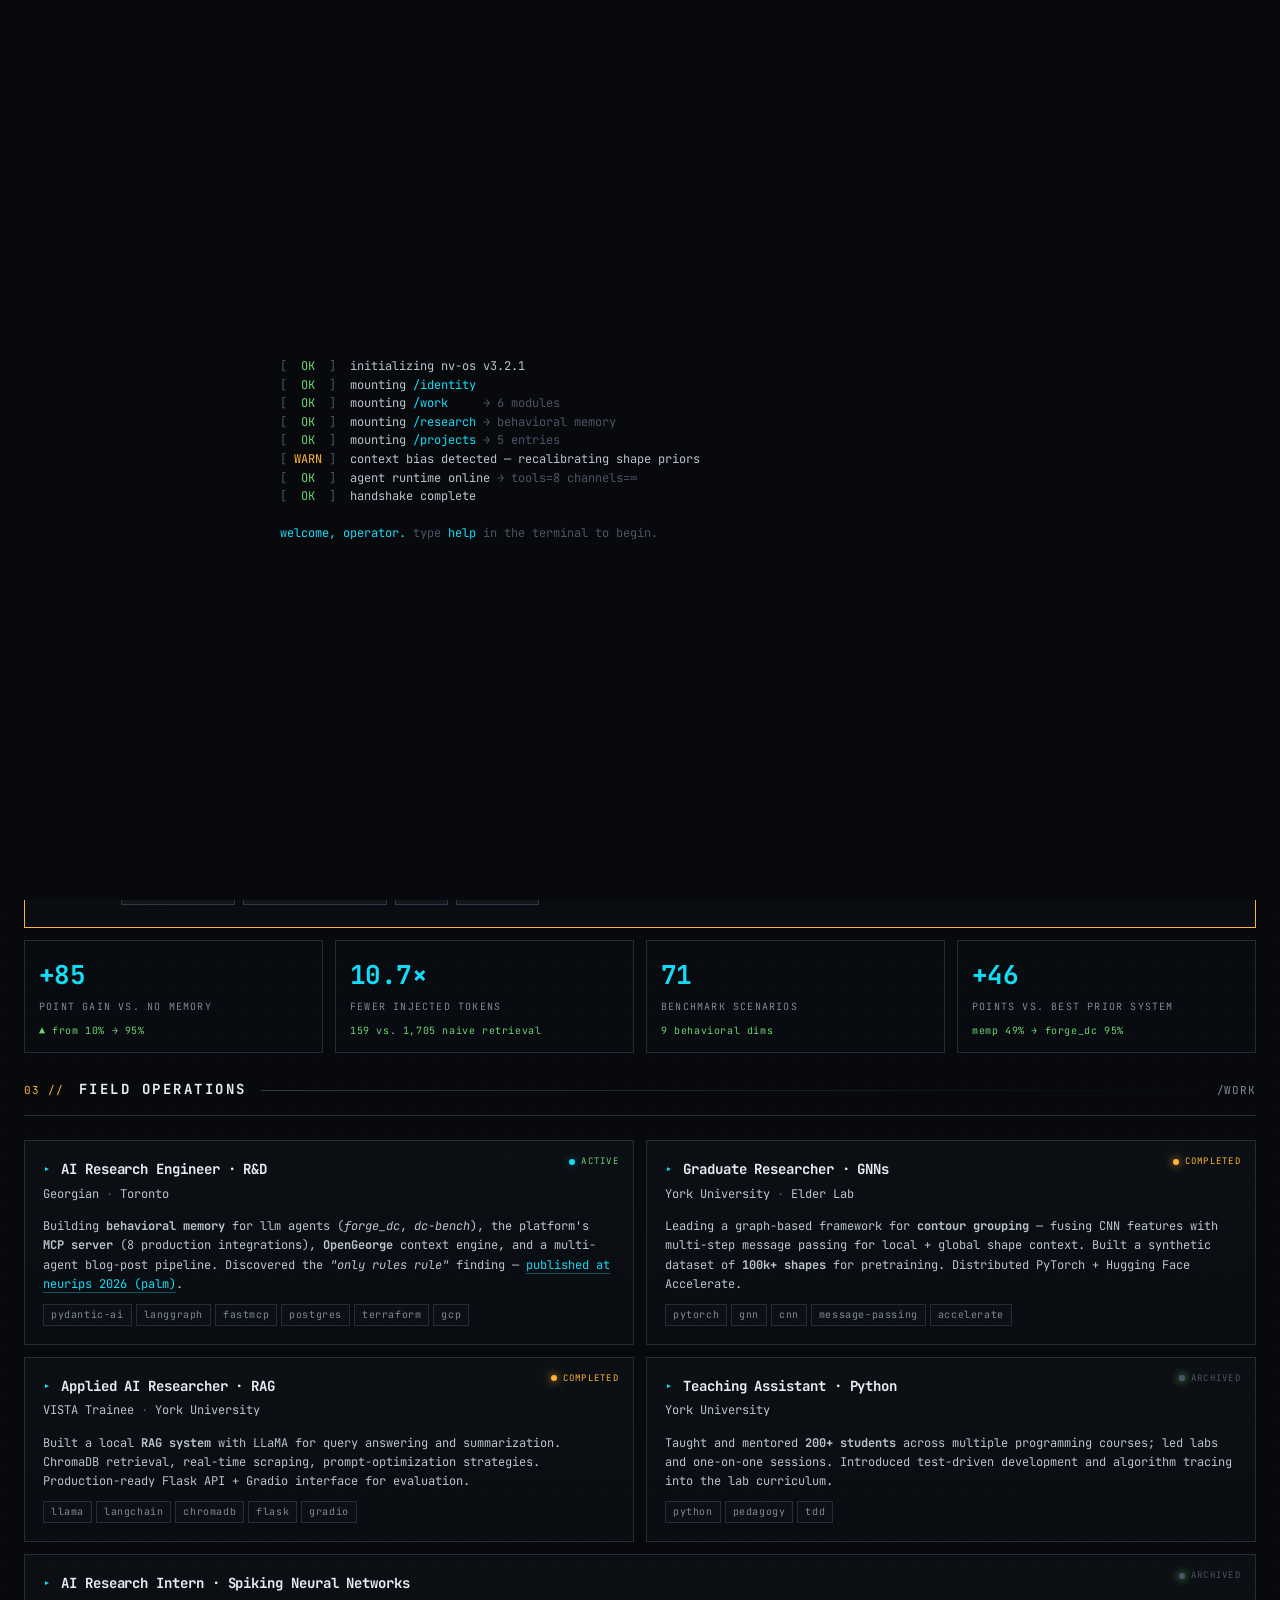
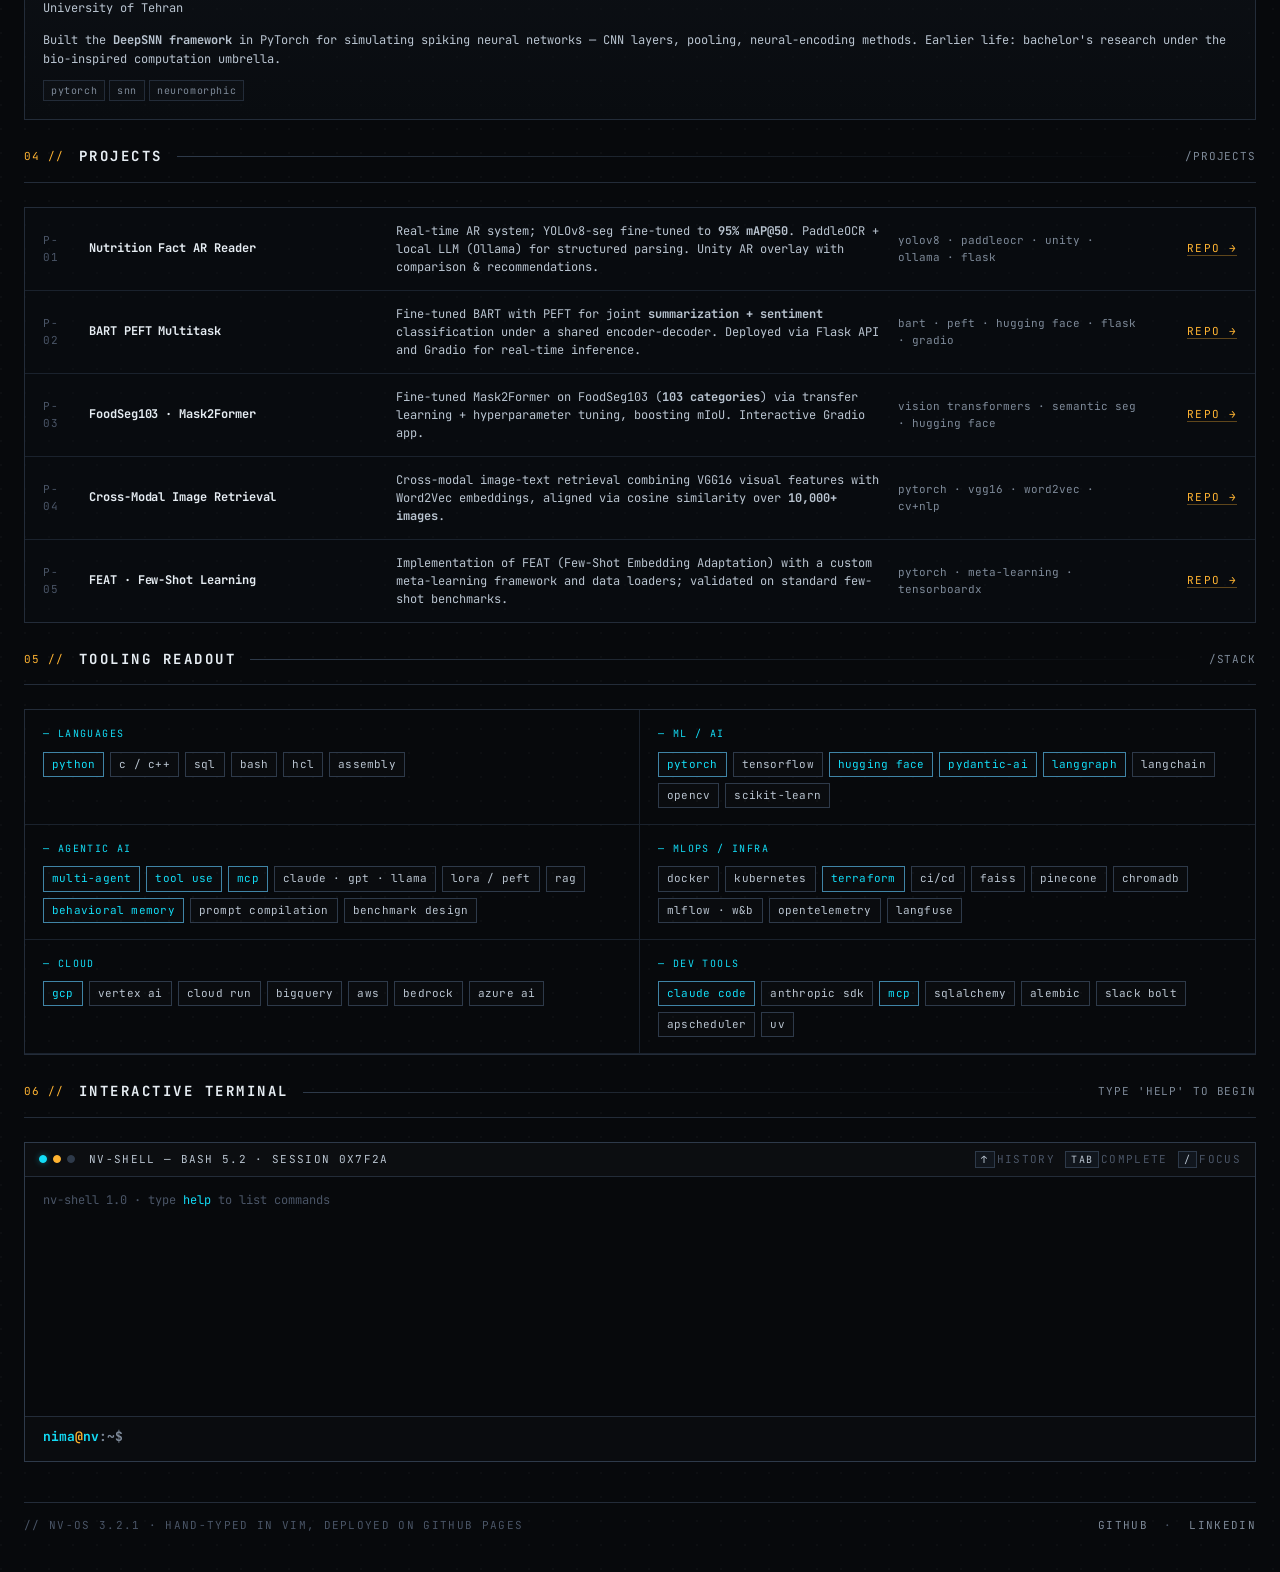
==== commit 91932ae1: "Add Decision Context project page, update research section with final results The paper is out (arXi" ====
--- a/index.html
+++ b/index.html
@@ -11,7 +11,7 @@
   <link rel="preconnect" href="https://fonts.googleapis.com">
   <link rel="preconnect" href="https://fonts.gstatic.com" crossorigin>
   <link href="https://fonts.googleapis.com/css2?family=JetBrains+Mono:wght@400;500;600;700;800&display=swap" rel="stylesheet">
-  <link rel="stylesheet" href="css/style.css?v=6">
+  <link rel="stylesheet" href="css/style.css?v=8">
 </head>
 <body>
 
@@ -25,11 +25,11 @@
 
     <!-- Status bar -->
     <div class="statusbar" role="status" aria-label="system status">
-      <div class="statusbar-cell"><span class="dot blink"></span> NV-OS // 3.2.1</div>
+      <div class="statusbar-cell brand"><span class="dot blink"></span> NV-OS // 3.2.1</div>
       <div class="statusbar-cell"><span class="dot cyan"></span> link: stable</div>
       <div class="statusbar-cell"><span class="dot amber"></span> agent runtime: online</div>
       <div class="statusbar-cell flex"><span id="uptime" class="mono-num">T+00:00</span></div>
-      <div class="statusbar-cell right"><span id="clock" class="mono-num">--:--:-- UTC</span></div>
+      <div class="statusbar-cell right clock"><span id="clock" class="mono-num">--:--:-- UTC</span></div>
     </div>
 
     <main>
@@ -58,7 +58,7 @@
             <div class="identity-text">
               <div class="kicker"><span class="bracket">[</span> operator profile <span class="bracket">]</span></div>
               <h1 class="name" id="hero-name">
-                NIMA<br>VAHDAT
+                <span class="name-line">NIMA</span><span class="name-line">VAHDAT</span>
               </h1>
               <p class="tagline">
                 ai research engineer building <span class="accent">memory</span> and <span class="accent">tooling</span> for llm agents — and a graduate researcher working on graph neural networks for perceptual organization.
@@ -124,6 +124,11 @@
               <div class="badge">v3</div>
             </div>
             <div class="readout-row">
+              <div class="label">paper</div>
+              <div class="value"><a href="decision-context/" style="color:var(--cyan); text-decoration:none;">decision context · neurips 2026</a></div>
+              <div class="badge green">accepted</div>
+            </div>
+            <div class="readout-row">
               <div class="label">awards</div>
               <div class="value">VISTA scholarship</div>
               <div class="badge green">grant</div>
@@ -158,37 +163,43 @@
         <article class="research-callout">
           <div class="glyph">◈</div>
           <div>
-            <h3 class="title">behavioral memory for llm agents</h3>
+            <h3 class="title">decision context — behavioral memory for llm agents</h3>
             <p class="desc">
-              <strong>forge_dc</strong> — a four-layer memory system that gets agents to actually follow what users tell them. Trigger-anchored progressive injection. <strong>dc-bench</strong> — the first benchmark for behavioral memory: 46 real-trace scenarios across 19 dimensions. <em>paper in preparation.</em>
-            </p>
+              <strong>forge_dc</strong> compiles human corrections and self-assessed tool failures into imperative <strong>RULE</strong> directives and injects them at the decision points where they apply. <strong>dc-bench</strong> — a benchmark for behavioral memory: 71 real-trace scenarios across 9 dimensions. <em>accepted at the <strong>neurips 2026 palm workshop</strong>.</em>
+            </p>
+            <div style="display:flex; flex-wrap:wrap; gap:8px; margin-top:14px;">
+              <a class="chip" href="decision-context/">project page</a>
+              <a class="chip" href="https://arxiv.org/abs/2611.08644" target="_blank" rel="noopener">arxiv:2611.08644</a>
+              <a class="chip" href="https://github.com/NimaVahdat/decision-context-memory" target="_blank" rel="noopener">code</a>
+              <a class="chip" href="https://github.com/NimaVahdat/decision-context-benchmark" target="_blank" rel="noopener">dc-bench</a>
+            </div>
           </div>
           <div class="stat">
-            <div class="num">97<span style="color:var(--fg-3); font-size:22px;">%</span></div>
+            <div class="num">95<span style="color:var(--fg-3); font-size:22px;">%</span></div>
             <div class="lab">compliance</div>
           </div>
         </article>
 
         <div class="metrics">
           <div class="metric">
-            <div class="num">+90</div>
-            <div class="lab">point gain vs. baseline</div>
-            <div class="delta">▲ from 7% → 97%</div>
+            <div class="num">+85</div>
+            <div class="lab">point gain vs. no memory</div>
+            <div class="delta">▲ from 10% → 95%</div>
           </div>
           <div class="metric">
-            <div class="num">~9×</div>
-            <div class="lab">context-token reduction</div>
-            <div class="delta">vs. hybrid rag</div>
+            <div class="num">10.7×</div>
+            <div class="lab">fewer injected tokens</div>
+            <div class="delta">159 vs. 1,705 naive retrieval</div>
           </div>
           <div class="metric">
-            <div class="num">46</div>
+            <div class="num">71</div>
             <div class="lab">benchmark scenarios</div>
-            <div class="delta">19 behavioral dims</div>
+            <div class="delta">9 behavioral dims</div>
           </div>
           <div class="metric">
-            <div class="num">+25</div>
-            <div class="lab">"only rules rule" gap</div>
-            <div class="delta">directive vs. evidence</div>
+            <div class="num">+46</div>
+            <div class="lab">points vs. best prior system</div>
+            <div class="delta">memp 49% → forge_dc 95%</div>
           </div>
         </div>
       </section>
@@ -209,7 +220,7 @@
             <div class="role-line"><span class="arrow">▸</span><span class="role">AI Research Engineer · R&amp;D</span></div>
             <p class="org">Georgian <span class="at">·</span> Toronto</p>
             <p class="summary">
-              Building <strong>behavioral memory</strong> for llm agents (<em>forge_dc</em>, <em>dc-bench</em>), the platform's <strong>MCP server</strong> (8 production integrations), <strong>OpenGeorge</strong> context engine, and a multi-agent blog-post pipeline. Discovered the <em>"only rules rule"</em> finding — paper in prep.
+              Building <strong>behavioral memory</strong> for llm agents (<em>forge_dc</em>, <em>dc-bench</em>), the platform's <strong>MCP server</strong> (8 production integrations), <strong>OpenGeorge</strong> context engine, and a multi-agent blog-post pipeline. Discovered the <em>"only rules rule"</em> finding — <a href="decision-context/" style="color:var(--cyan)">published at neurips 2026 (palm)</a>.
             </p>
             <div class="tags">
               <span class="tag">pydantic-ai</span><span class="tag">langgraph</span><span class="tag">fastmcp</span><span class="tag">postgres</span><span class="tag">terraform</span><span class="tag">gcp</span>
@@ -457,7 +468,7 @@
 
   </div>
 
-  <script src="js/terminal.js?v=2"></script>
+  <script src="js/terminal.js?v=3"></script>
   <script src="js/github.js?v=1"></script>
 </body>
 </html>
--- a/css/style.css
+++ b/css/style.css
@@ -65,12 +65,9 @@
 }
 
 /* ============================== Custom cursor ============================== */
-/* Crosshair reticle in cyan — sits centered on the hot point */
-html, body {
-  cursor: url("data:image/svg+xml;utf8,<svg xmlns='http://www.w3.org/2000/svg' width='28' height='28' viewBox='0 0 28 28'><g fill='none' stroke='%2300d4d4' stroke-width='1.25' shape-rendering='crispEdges'><circle cx='14' cy='14' r='6.5'/><line x1='14' y1='1' x2='14' y2='8'/><line x1='14' y1='20' x2='14' y2='27'/><line x1='1' y1='14' x2='8' y2='14'/><line x1='20' y1='14' x2='27' y2='14'/></g><circle cx='14' cy='14' r='1' fill='%23ffb300'/></svg>") 14 14, crosshair;
-}
-
-/* Pointer (interactive) cursor — amber filled chevron */
+/* Default cursor: system. Custom cursor only on interactive elements. */
+
+/* Pointer (interactive) cursor — amber filled chevron with cyan tip */
 a, button, .chip, .work-card, .proj-row, .terminal, .terminal *, [role="button"], summary, label[for], input[type="submit"], input[type="button"] {
   cursor: url("data:image/svg+xml;utf8,<svg xmlns='http://www.w3.org/2000/svg' width='26' height='26' viewBox='0 0 26 26'><g fill='none' stroke='%23ffb300' stroke-width='1.5' shape-rendering='crispEdges'><path d='M4 2 L4 20 L9 16 L12 23 L15 22 L12 15 L19 15 Z' fill='%23ffb300' fill-opacity='0.18'/></g><circle cx='4' cy='2' r='1.2' fill='%2300d4d4'/></svg>") 4 2, pointer;
 }
@@ -517,6 +514,10 @@
 
 .name {
   font-family: var(--display);
+  display: flex;
+  flex-wrap: wrap;
+  column-gap: 0.4em;
+  row-gap: 0.05em;
   font-size: var(--fs-3xl);
   font-weight: 700;
   letter-spacing: -0.02em;
@@ -1171,3 +1172,141 @@
   .panel-body { padding: 18px; }
   .identity-body { padding: 18px; }
 }
+
+/* ============================== Mobile pass (≤560px) ============================== */
+@media (max-width: 560px) {
+  :root {
+    --fs-base: 12.5px;
+    --fs-sm:   11px;
+    --fs-xs:   10px;
+    --fs-md:   13.5px;
+    --fs-lg:   15px;
+    --fs-xl:   18px;
+    --fs-2xl:  26px;
+    --fs-3xl:  40px;
+  }
+  .shell { padding: 0 14px 80px; }
+
+  /* Status bar: collapse to 2 cells */
+  .statusbar {
+    font-size: 9.5px;
+    height: 28px;
+  }
+  .statusbar-cell { padding: 0 10px; white-space: nowrap; }
+  .statusbar-cell:not(.brand):not(.clock):not(.flex) { display: none; }
+  .statusbar-cell.flex { display: none; }
+
+  /* Hero — single column, less gap */
+  .hero { gap: 12px; margin-top: 6px; grid-template-columns: 1fr !important; }
+  .hero > .identity-panel,
+  .hero > .readout-panel,
+  .hero > .feed-panel {
+    grid-column: 1 !important;
+    grid-row: auto !important;
+  }
+
+  /* Identity body — portrait shrinks, content stacks */
+  .identity-body {
+    grid-template-columns: 1fr !important;
+    padding: 16px;
+    gap: 16px;
+  }
+  .portrait-frame {
+    max-width: 220px;
+    margin: 0 auto;
+  }
+
+  /* Name — stack on two lines naturally */
+  .name {
+    font-size: 40px;
+    line-height: 0.95;
+    letter-spacing: -0.01em;
+  }
+  .name .name-line { display: block; }
+
+  .tagline { font-size: 13px; max-width: none; }
+  .handle-row { flex-wrap: wrap; gap: 8px; }
+  .chip { font-size: 10px; padding: 5px 9px; }
+
+  /* Hide signal grid on mobile */
+  .signal-grid { display: none !important; }
+
+  /* Panel chrome */
+  .panel-head { padding: 8px 12px; font-size: 9px; flex-wrap: wrap; gap: 4px 10px; }
+  .panel-body { padding: 14px; }
+
+  /* Readout rows */
+  .readout-row {
+    grid-template-columns: 78px 1fr auto !important;
+    gap: 8px;
+    padding: 10px 14px;
+  }
+  .readout-row .label { font-size: 9px; }
+  .readout-row .value { font-size: 12px; word-break: break-word; }
+  .readout-row .badge { font-size: 8.5px; padding: 2px 6px; white-space: nowrap; }
+
+  /* Telemetry feed — tighter columns */
+  .feed-panel .feed-body { padding: 8px 12px 10px; min-height: 140px; }
+  .feed-line {
+    grid-template-columns: 50px 64px 1fr !important;
+    font-size: 10px;
+    gap: 8px;
+  }
+  .feed-line .val { font-size: 10px; }
+
+  /* Section heads */
+  .section-title { font-size: 11px; }
+  .section-head { padding: 10px 0; }
+
+  /* Work cards */
+  .work-card { padding: 14px; }
+  .work-card .role-line { padding-right: 0; }
+  .work-card .status {
+    position: static !important;
+    margin-bottom: 8px;
+  }
+  .work-card .role { font-size: 14px; }
+  .work-card .org { font-size: 11px; }
+  .work-card .summary { font-size: 12px; }
+
+  /* Project rows */
+  .proj-row {
+    grid-template-columns: 1fr !important;
+    gap: 4px;
+    padding: 12px 14px;
+  }
+  .proj-row .proj-num { display: none; }
+  .proj-row .proj-name { font-size: 13px; }
+  .proj-row .proj-desc { font-size: 11.5px; }
+  .proj-row .proj-link { margin-top: 4px; }
+
+  /* Stack grid */
+  .stack-grid { grid-template-columns: 1fr !important; gap: 10px; }
+  .stack-cell { padding: 12px; }
+
+  /* Research callout / metrics */
+  .research-callout { padding: 16px; grid-template-columns: 1fr !important; }
+  .research-callout .stat { text-align: left !important; min-width: 0 !important; }
+  .metrics { grid-template-columns: 1fr !important; gap: 8px; }
+
+  /* Terminal */
+  .terminal { font-size: 11px; }
+  .term-output { max-height: 240px; }
+  .term-input { font-size: 12px; }
+
+  /* Footer */
+  footer { padding: 20px 0; font-size: 10px; }
+  footer > div { display: block; }
+
+  /* Boot screen */
+  #boot pre { font-size: 9px !important; }
+}
+
+/* Tiny phones (≤380px) */
+@media (max-width: 380px) {
+  .name { font-size: 34px; }
+  .shell { padding: 0 10px 70px; }
+  .panel-body { padding: 12px; }
+  .identity-body { padding: 12px; }
+  .feed-line { grid-template-columns: 44px 56px 1fr !important; font-size: 9.5px; }
+}
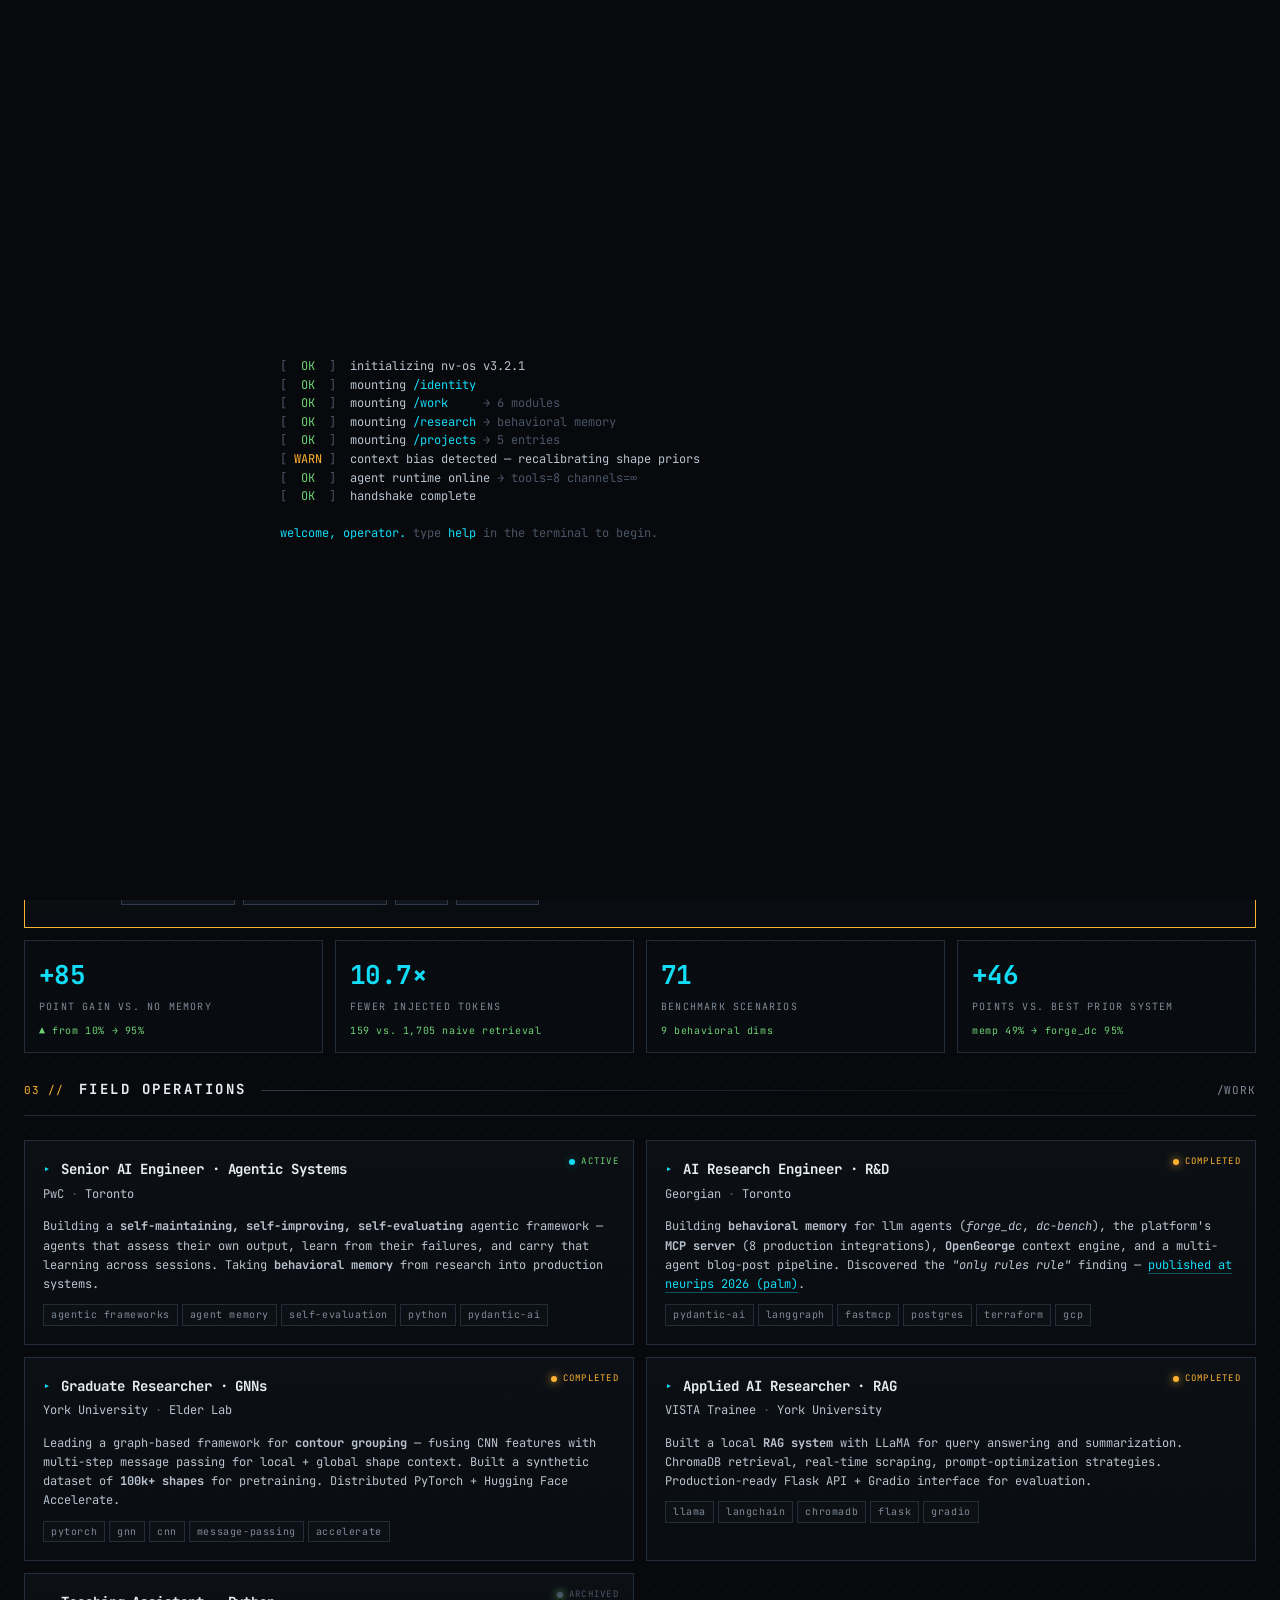
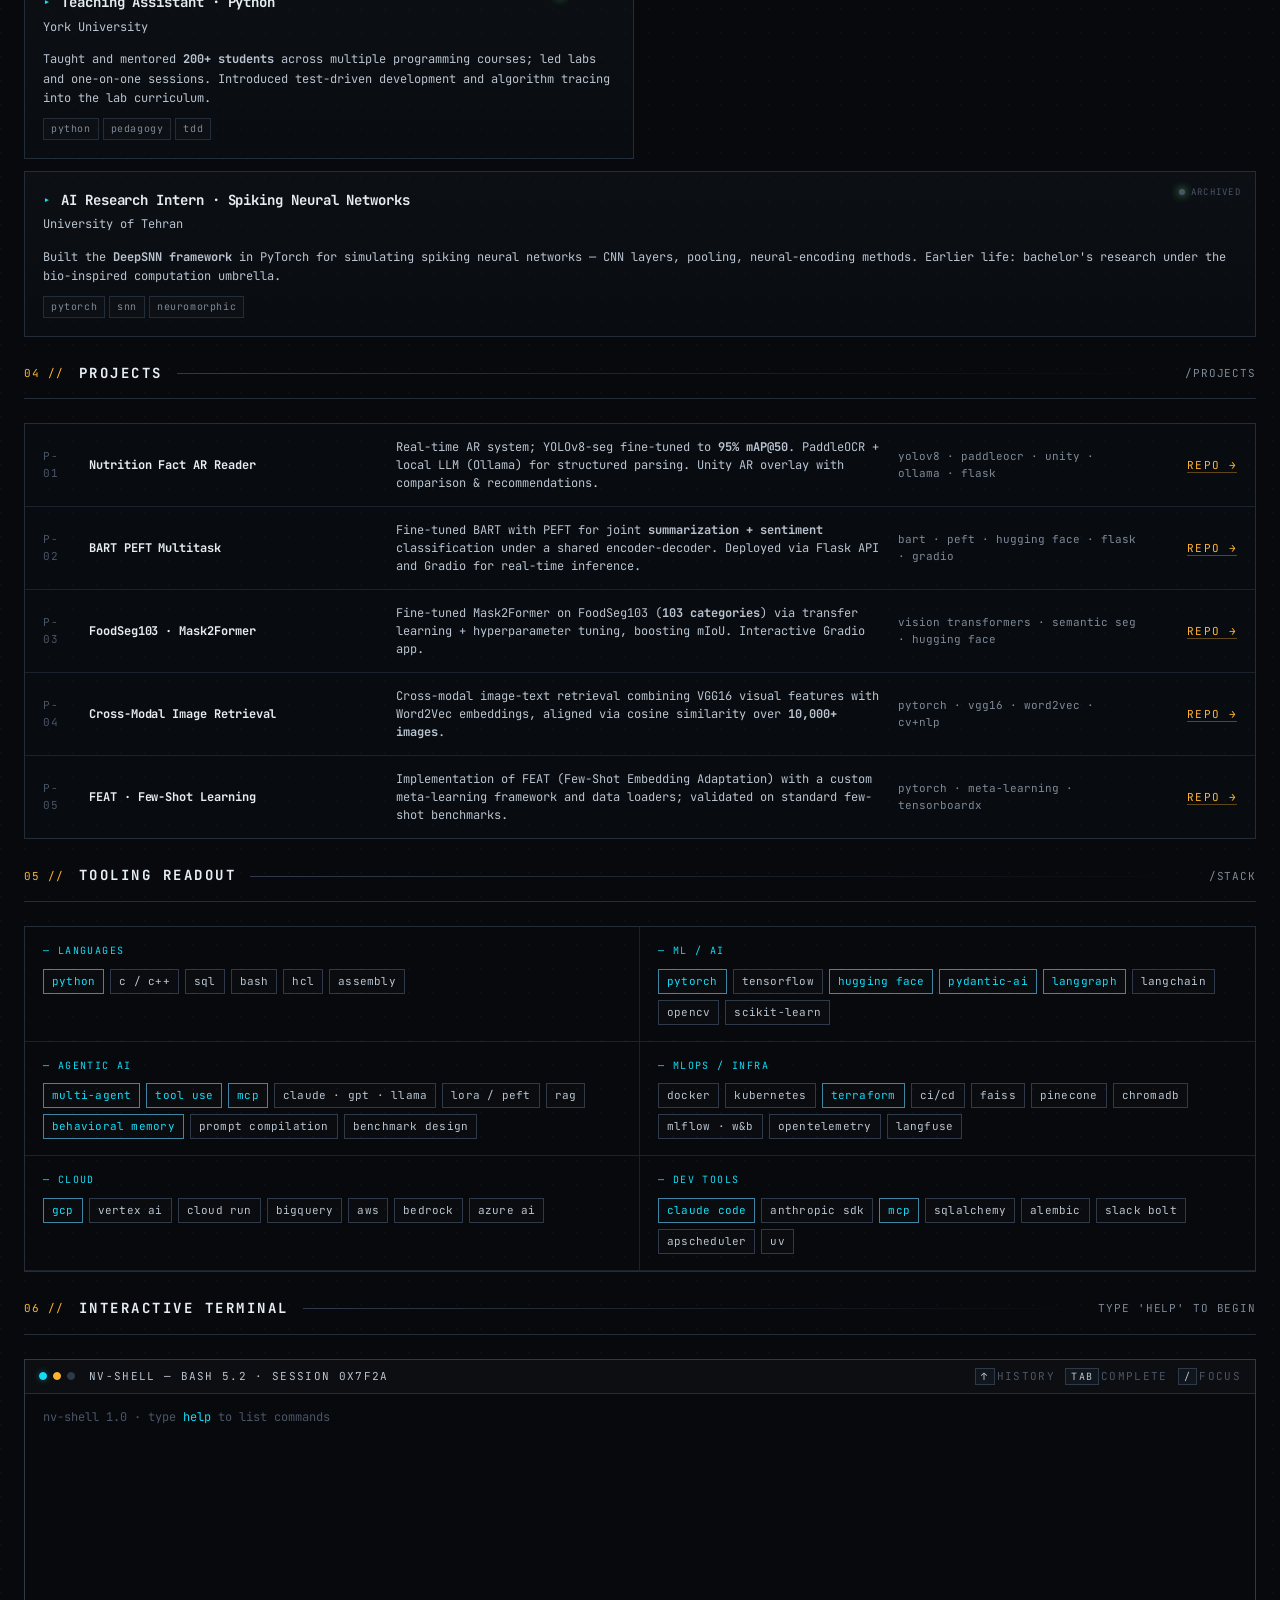
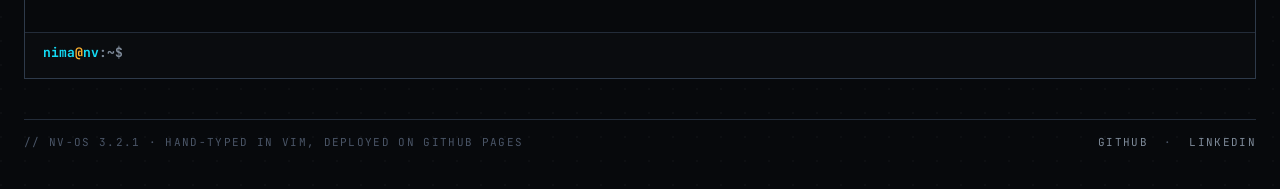
==== commit 155fdcb7: "Update current role to Senior AI Engineer at PwC New active work card for the PwC role, Georgian mov" ====
--- a/index.html
+++ b/index.html
@@ -3,7 +3,7 @@
 <head>
   <meta charset="utf-8">
   <meta name="viewport" content="width=device-width, initial-scale=1">
-  <meta name="description" content="Nima Vahdat — AI research engineer working on agentic systems, behavioral memory for LLM agents, and computer vision.">
+  <meta name="description" content="Nima Vahdat — Senior AI Engineer at PwC working on agentic systems, behavioral memory for LLM agents, and computer vision.">
   <meta name="author" content="Nima Vahdat">
   <meta name="theme-color" content="#07090c">
   <title>nima vahdat // operator</title>
@@ -61,7 +61,7 @@
                 <span class="name-line">NIMA</span><span class="name-line">VAHDAT</span>
               </h1>
               <p class="tagline">
-                ai research engineer building <span class="accent">memory</span> and <span class="accent">tooling</span> for llm agents — and a graduate researcher working on graph neural networks for perceptual organization.
+                senior ai engineer building <span class="accent">memory</span> and <span class="accent">self-improving</span> agentic systems — previously a graduate researcher on graph neural networks for perceptual organization.
               </p>
 
               <div class="handle-row">
@@ -100,7 +100,7 @@
           <div class="readout-body">
             <div class="readout-row">
               <div class="label">role</div>
-              <div class="value">ai research engineer</div>
+              <div class="value">senior ai engineer · pwc</div>
               <div class="badge cyan">active</div>
             </div>
             <div class="readout-row">
@@ -217,6 +217,18 @@
 
           <article class="work-card">
             <div class="status"><span class="dot cyan"></span> active</div>
+            <div class="role-line"><span class="arrow">▸</span><span class="role">Senior AI Engineer · Agentic Systems</span></div>
+            <p class="org">PwC <span class="at">·</span> Toronto</p>
+            <p class="summary">
+              Building a <strong>self-maintaining, self-improving, self-evaluating</strong> agentic framework — agents that assess their own output, learn from their failures, and carry that learning across sessions. Taking <strong>behavioral memory</strong> from research into production systems.
+            </p>
+            <div class="tags">
+              <span class="tag">agentic frameworks</span><span class="tag">agent memory</span><span class="tag">self-evaluation</span><span class="tag">python</span><span class="tag">pydantic-ai</span>
+            </div>
+          </article>
+
+          <article class="work-card">
+            <div class="status amber"><span class="dot amber"></span> completed</div>
             <div class="role-line"><span class="arrow">▸</span><span class="role">AI Research Engineer · R&amp;D</span></div>
             <p class="org">Georgian <span class="at">·</span> Toronto</p>
             <p class="summary">
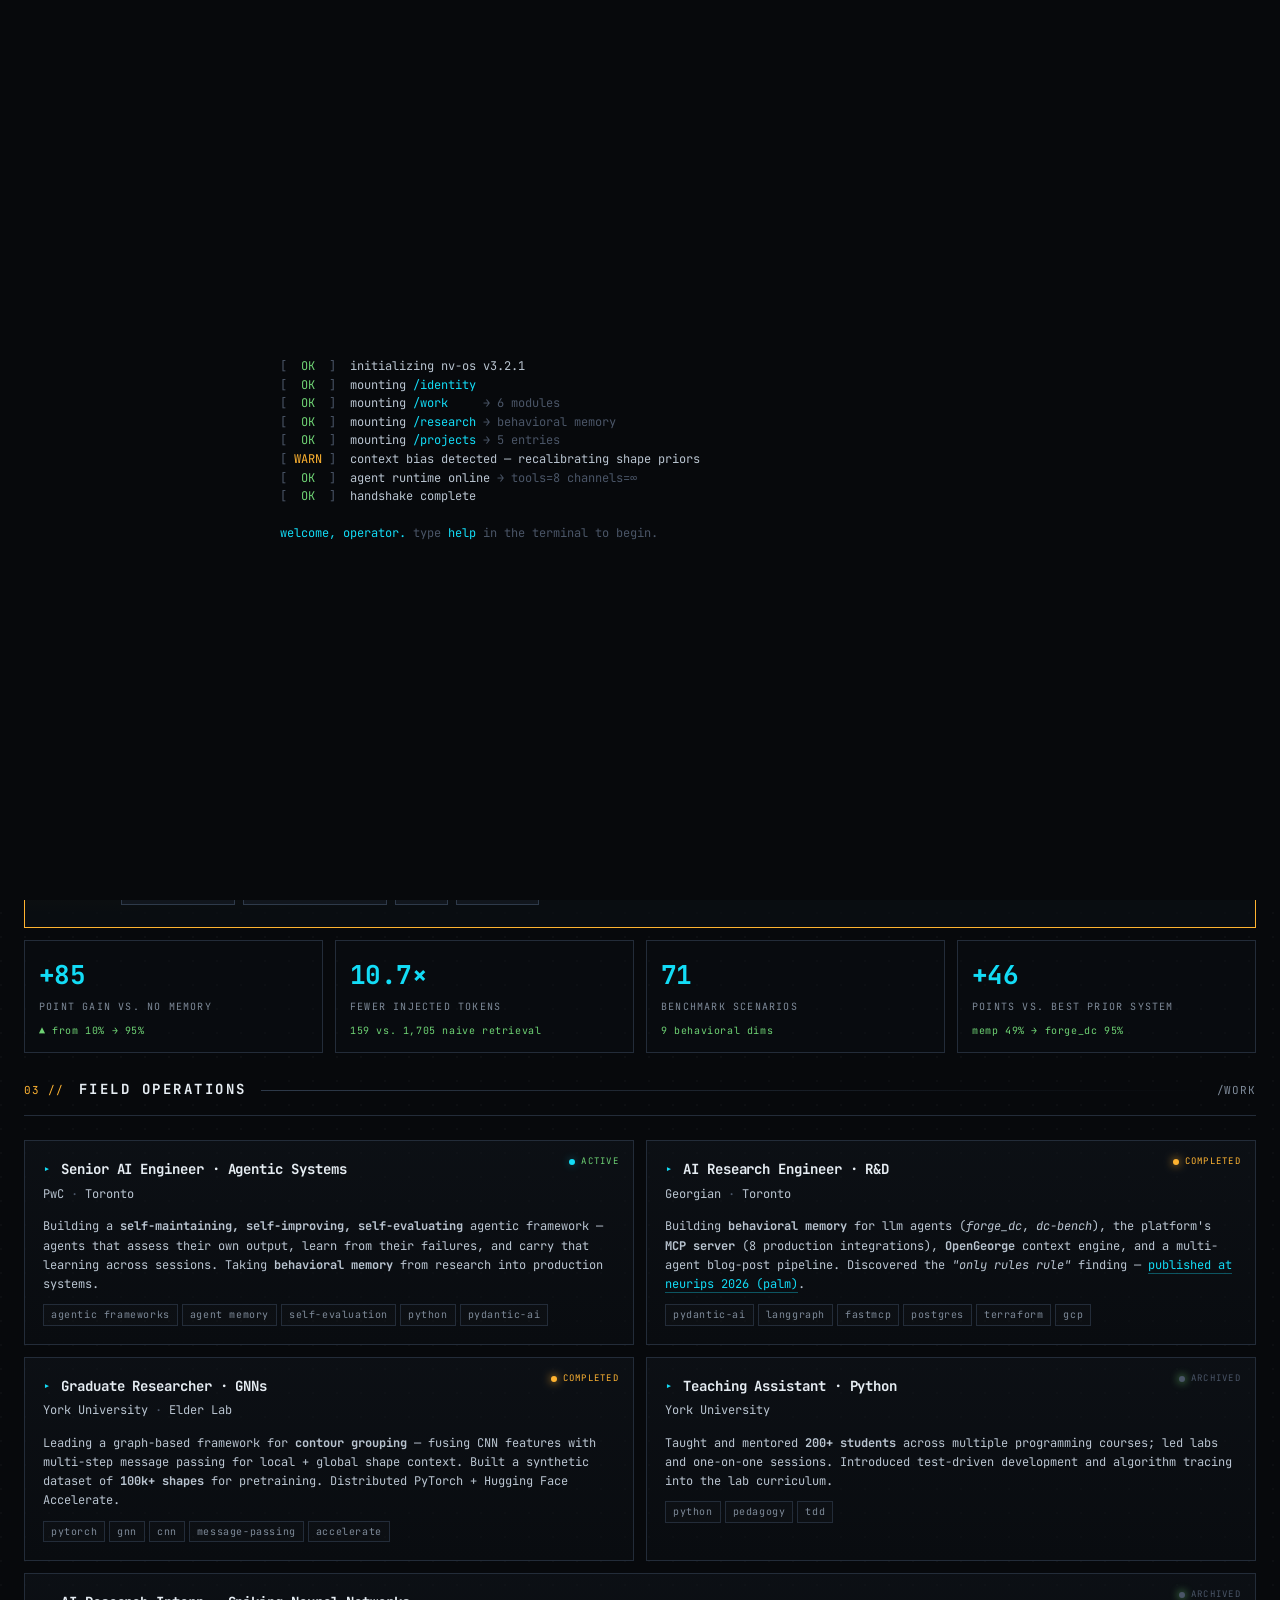
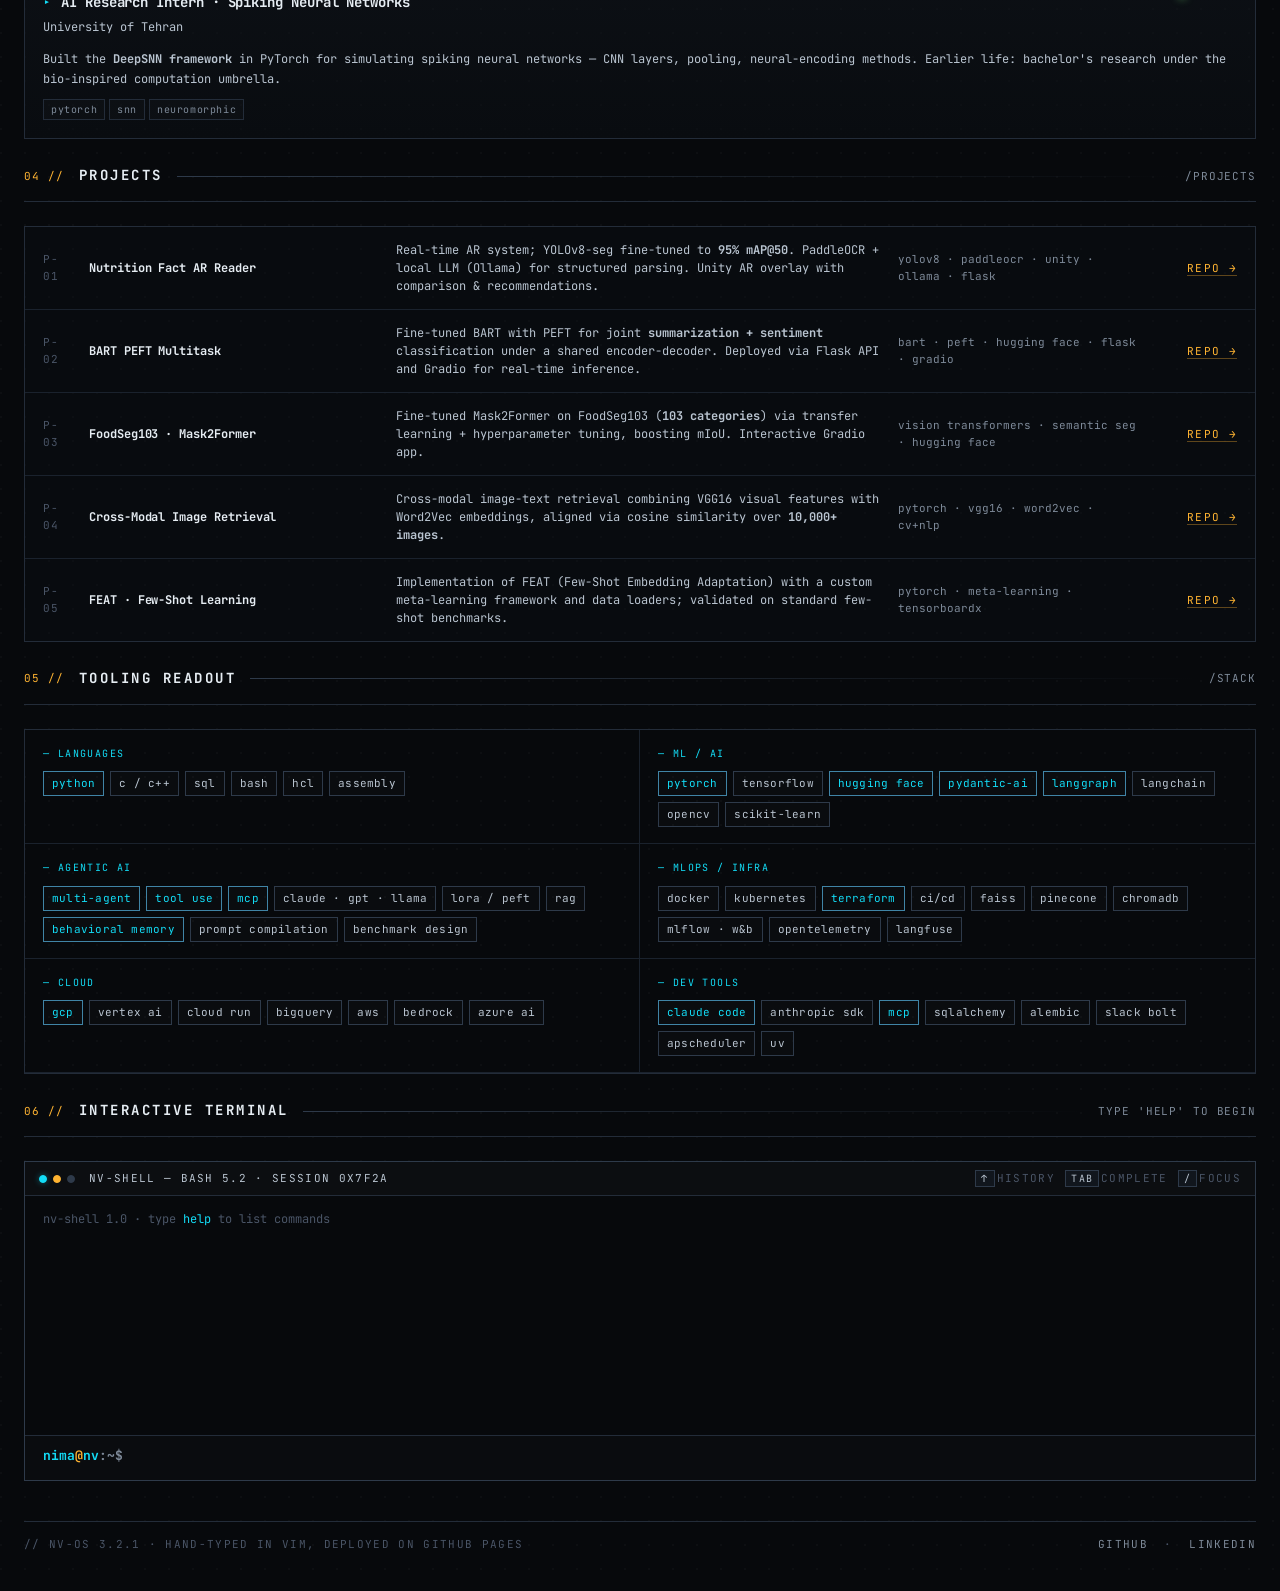
==== commit 25d29f4c: "Remove the VISTA / RAG researcher entry from work" ====
--- a/index.html
+++ b/index.html
@@ -252,18 +252,6 @@
           </article>
 
           <article class="work-card">
-            <div class="status amber"><span class="dot amber"></span> completed</div>
-            <div class="role-line"><span class="arrow">▸</span><span class="role">Applied AI Researcher · RAG</span></div>
-            <p class="org">VISTA Trainee <span class="at">·</span> York University</p>
-            <p class="summary">
-              Built a local <strong>RAG system</strong> with LLaMA for query answering and summarization. ChromaDB retrieval, real-time scraping, prompt-optimization strategies. Production-ready Flask API + Gradio interface for evaluation.
-            </p>
-            <div class="tags">
-              <span class="tag">llama</span><span class="tag">langchain</span><span class="tag">chromadb</span><span class="tag">flask</span><span class="tag">gradio</span>
-            </div>
-          </article>
-
-          <article class="work-card">
             <div class="status dim"><span class="dot" style="background:var(--fg-3)"></span> archived</div>
             <div class="role-line"><span class="arrow">▸</span><span class="role">Teaching Assistant · Python</span></div>
             <p class="org">York University</p>
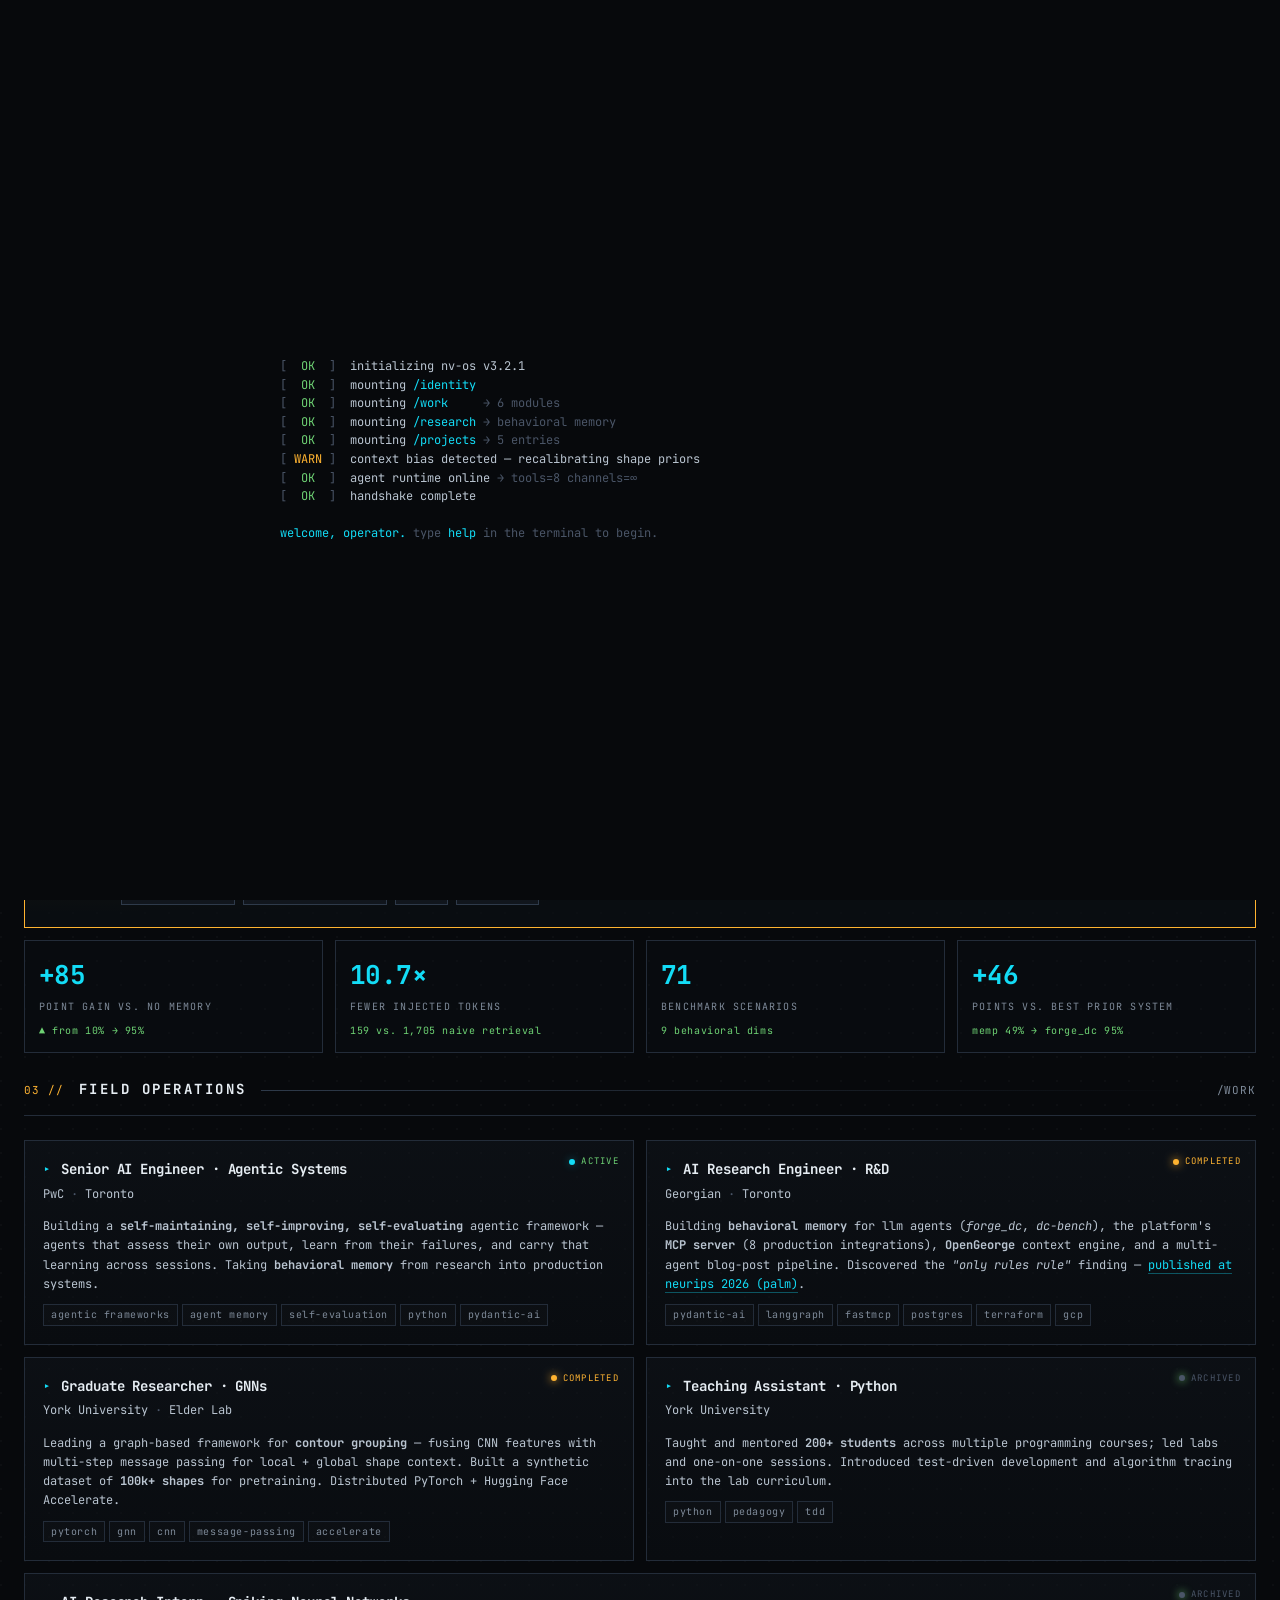
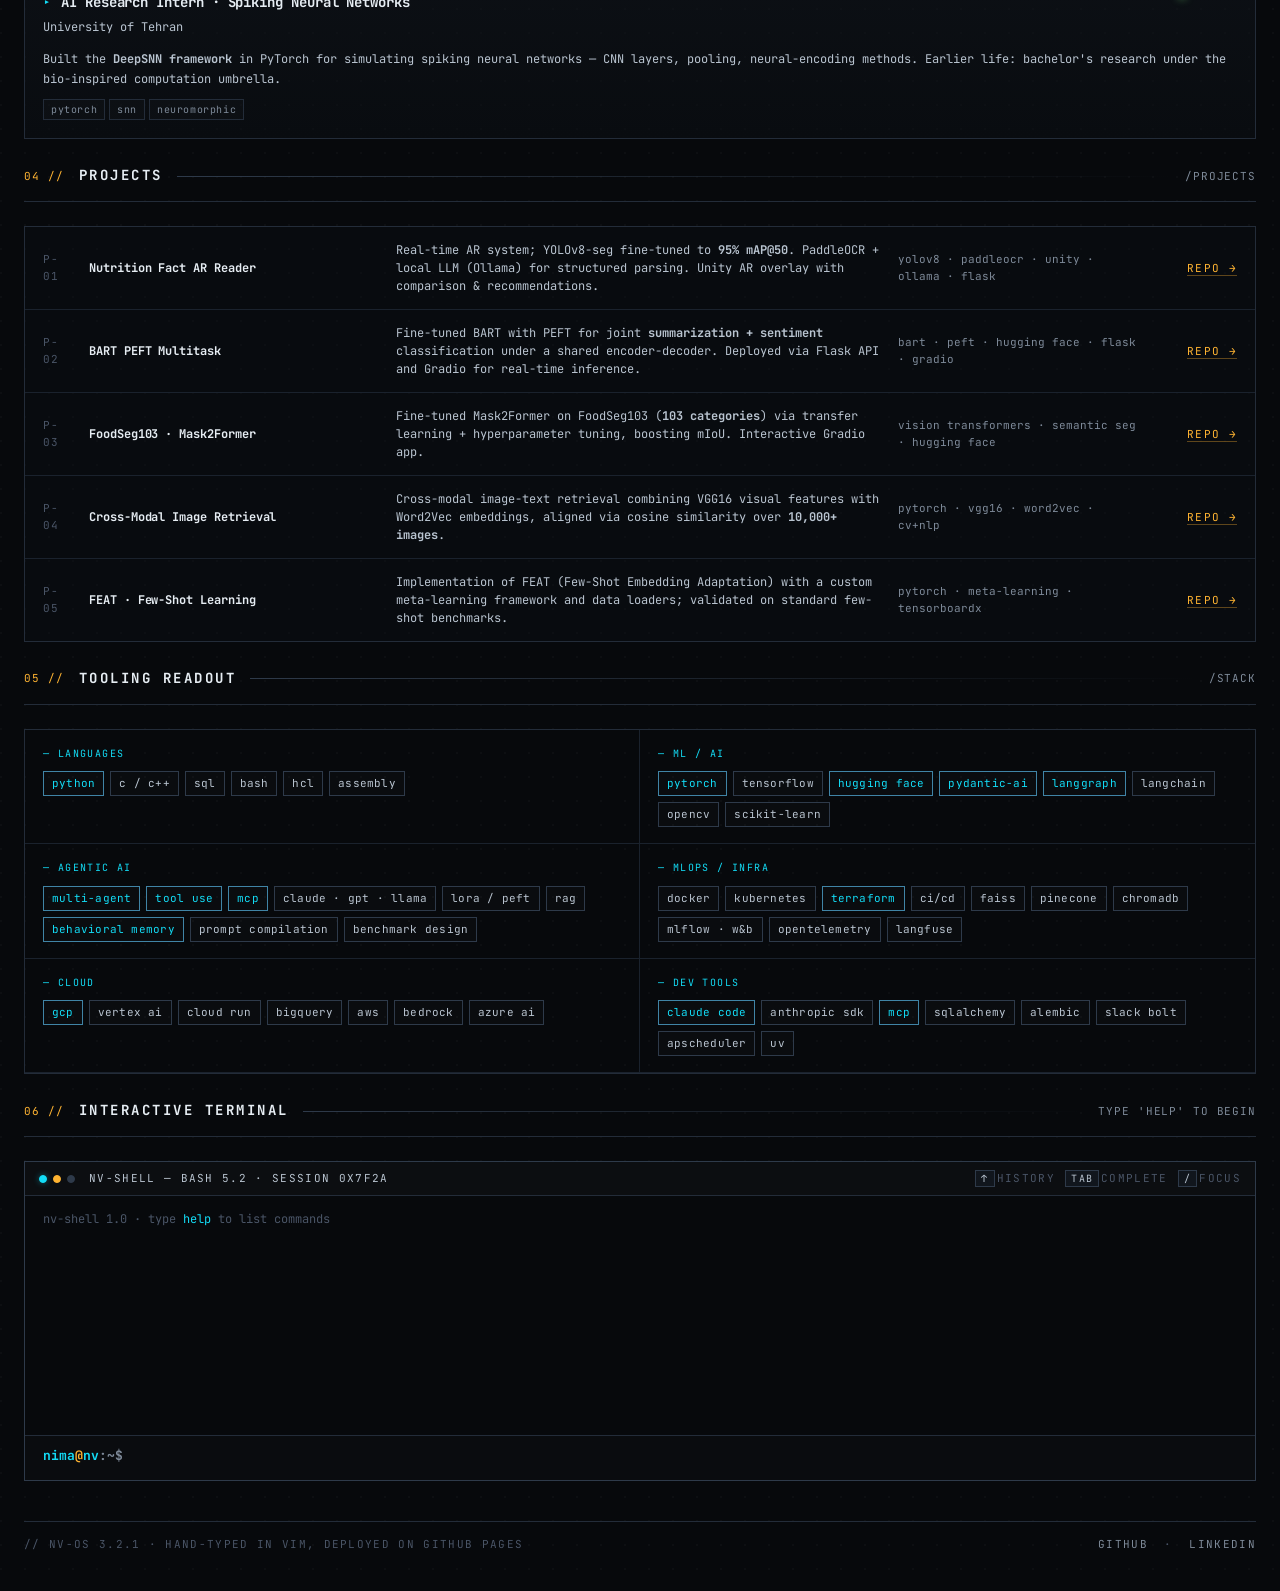
==== commit 01b9bb03: "Align readout with Google Scholar interests, add Scholar link research/focus/domain now carry the th" ====
--- a/index.html
+++ b/index.html
@@ -73,6 +73,10 @@
                   <svg viewBox="0 0 24 24" fill="currentColor"><path d="M20.5 2h-17A1.5 1.5 0 0 0 2 3.5v17A1.5 1.5 0 0 0 3.5 22h17a1.5 1.5 0 0 0 1.5-1.5v-17A1.5 1.5 0 0 0 20.5 2zM8 19H5V9h3v10zM6.5 7.5A1.5 1.5 0 1 1 8 6a1.5 1.5 0 0 1-1.5 1.5zM19 19h-3v-5c0-1-.5-1.5-1.3-1.5s-1.7.6-1.7 1.5V19h-3V9h3v1.4c.4-.7 1.5-1.4 2.7-1.4 2 0 3.3 1.3 3.3 3.5V19z"/></svg>
                   linkedin
                 </a>
+                <a class="chip" href="https://scholar.google.com/citations?hl=en&amp;user=cFmtpaQAAAAJ" target="_blank" rel="noopener">
+                  <svg viewBox="0 0 24 24" fill="currentColor"><path d="M12 2 1 8.5l11 6.5 11-6.5L12 2zm0 15.2L5.3 13.2v2.4c0 2.5 3 4.4 6.7 4.4s6.7-1.9 6.7-4.4v-2.4L12 17.2z"/></svg>
+                  scholar
+                </a>
               </div>
 
               <div class="signal-grid" id="gh-feed" aria-live="polite">
@@ -105,17 +109,17 @@
             </div>
             <div class="readout-row">
               <div class="label">research</div>
-              <div class="value">graph neural networks</div>
-              <div class="badge amber">completed</div>
+              <div class="value">ai agent memory</div>
+              <div class="badge green">published</div>
             </div>
             <div class="readout-row">
               <div class="label">focus</div>
-              <div class="value">agentic systems · memory</div>
+              <div class="value">continual learning</div>
               <div class="badge amber">primary</div>
             </div>
             <div class="readout-row">
               <div class="label">domain</div>
-              <div class="value">llm agents · cv · gnns</div>
+              <div class="value">world models · llm agents</div>
               <div class="badge">core</div>
             </div>
             <div class="readout-row">
